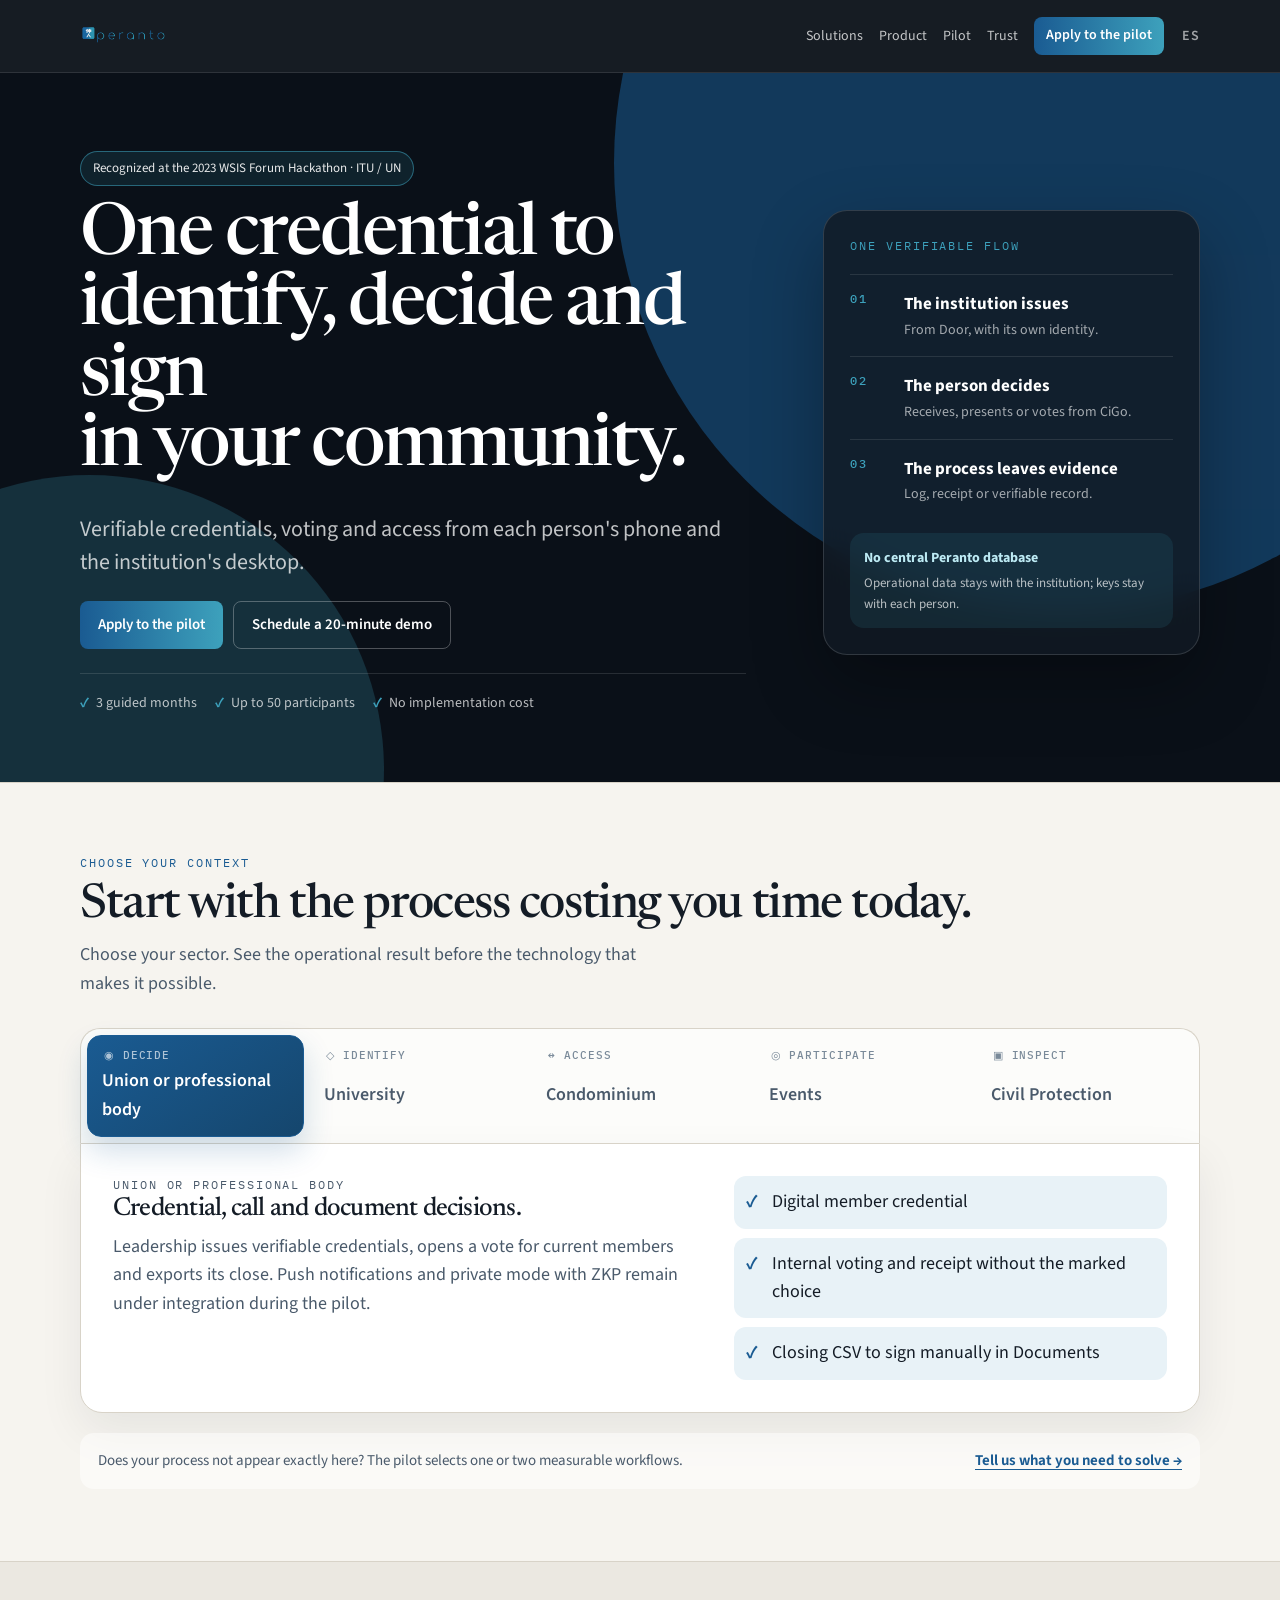
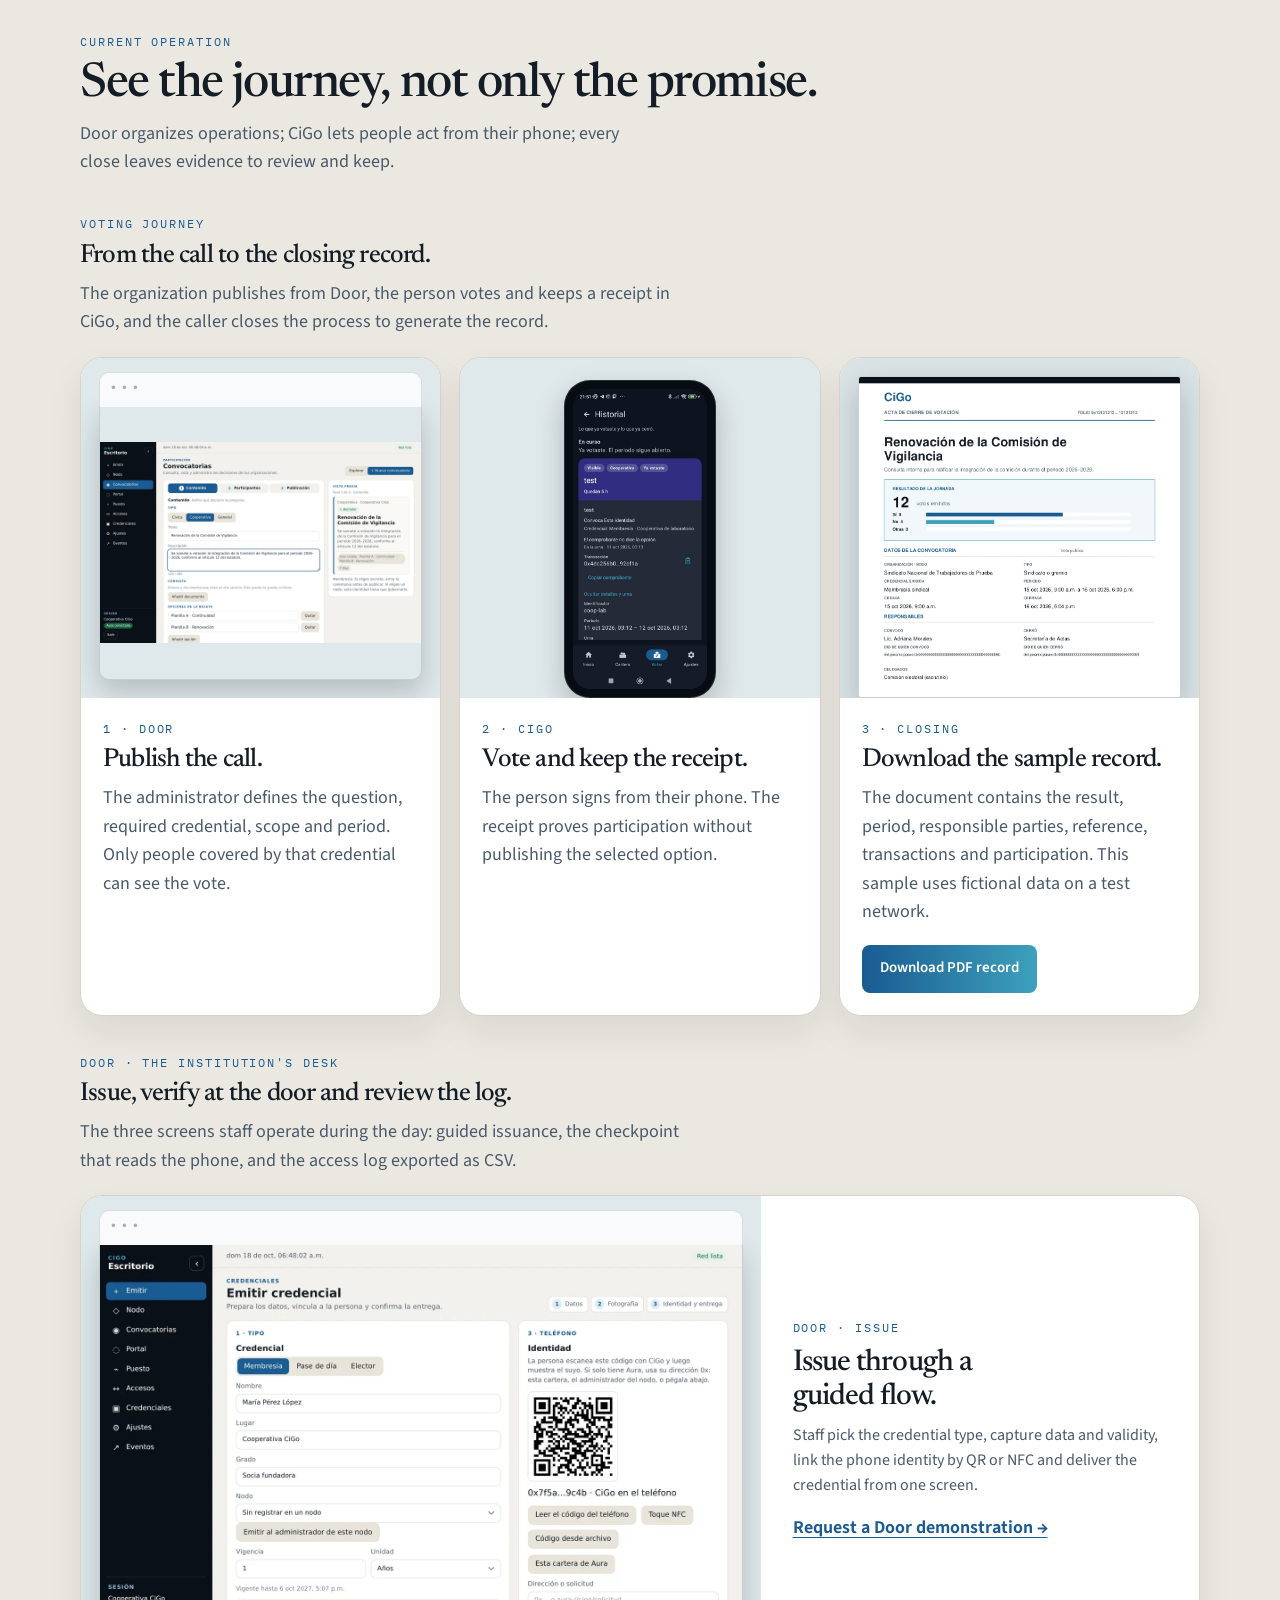
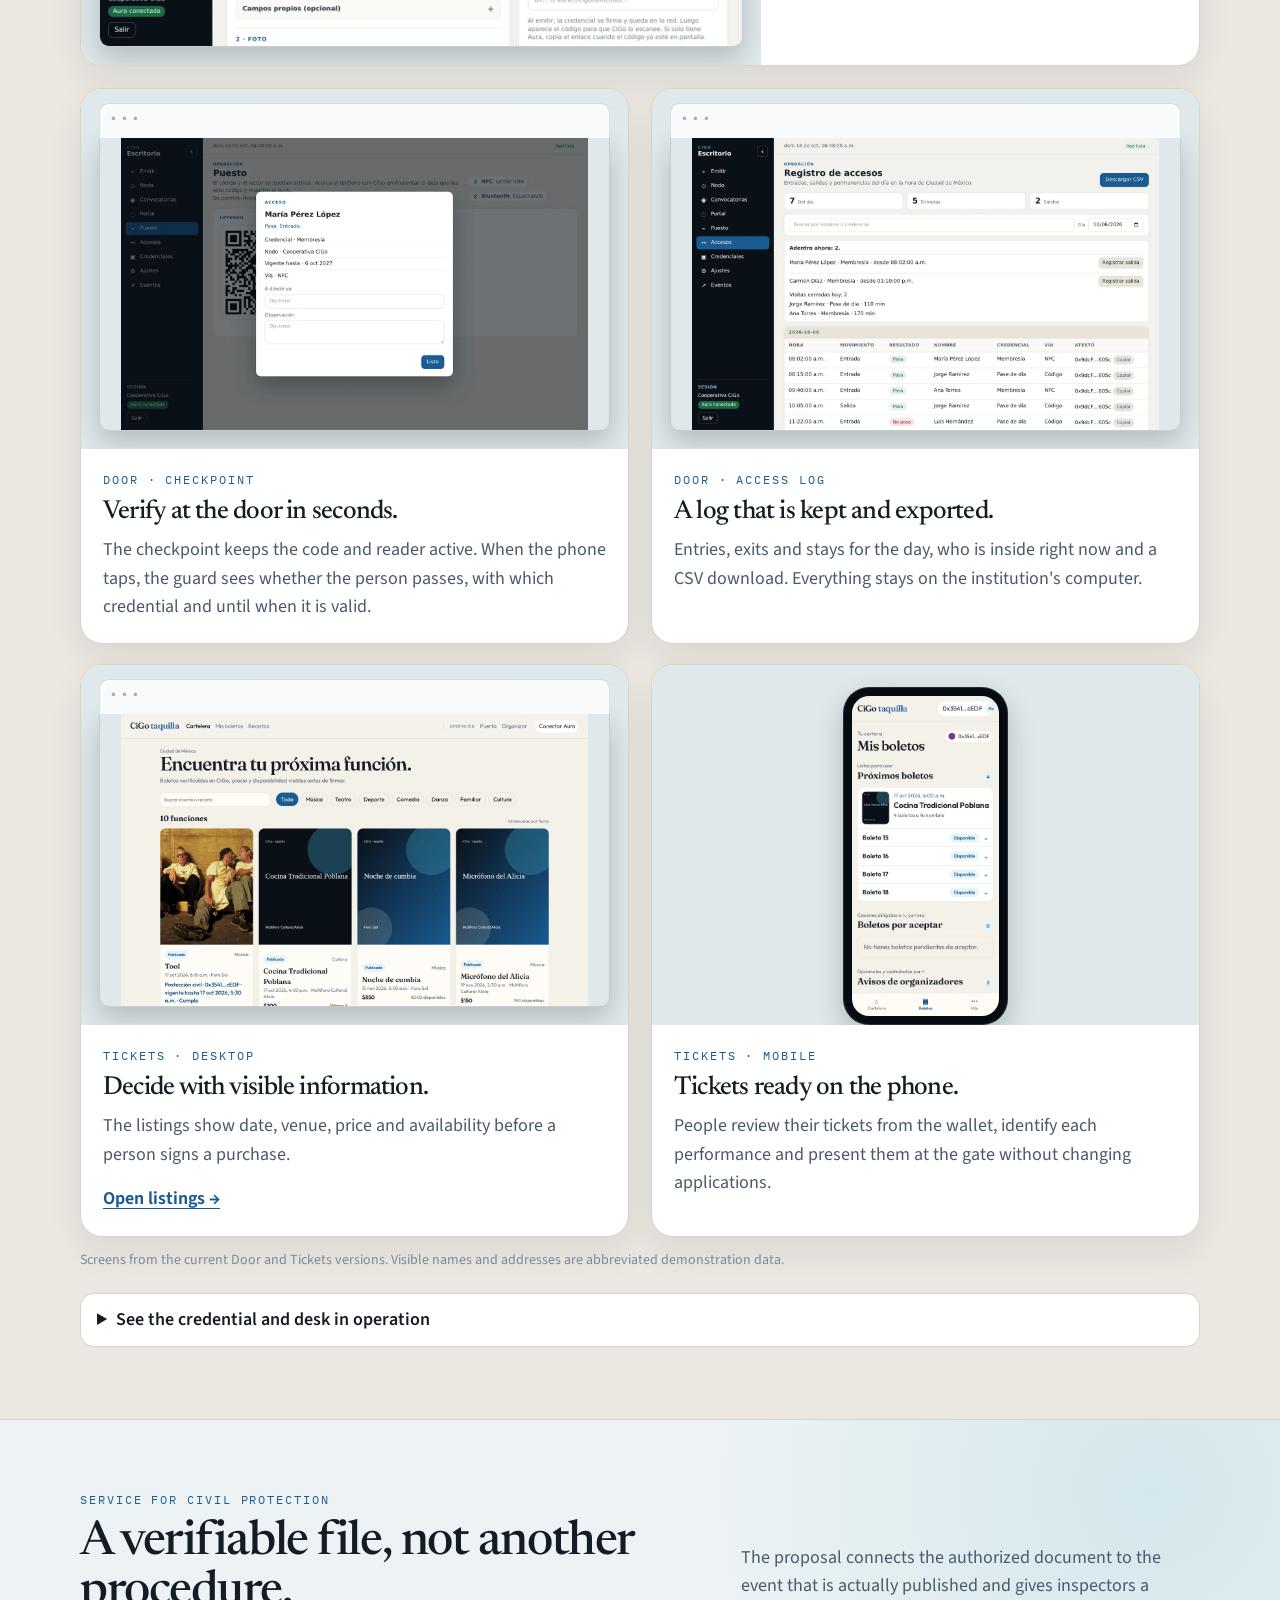
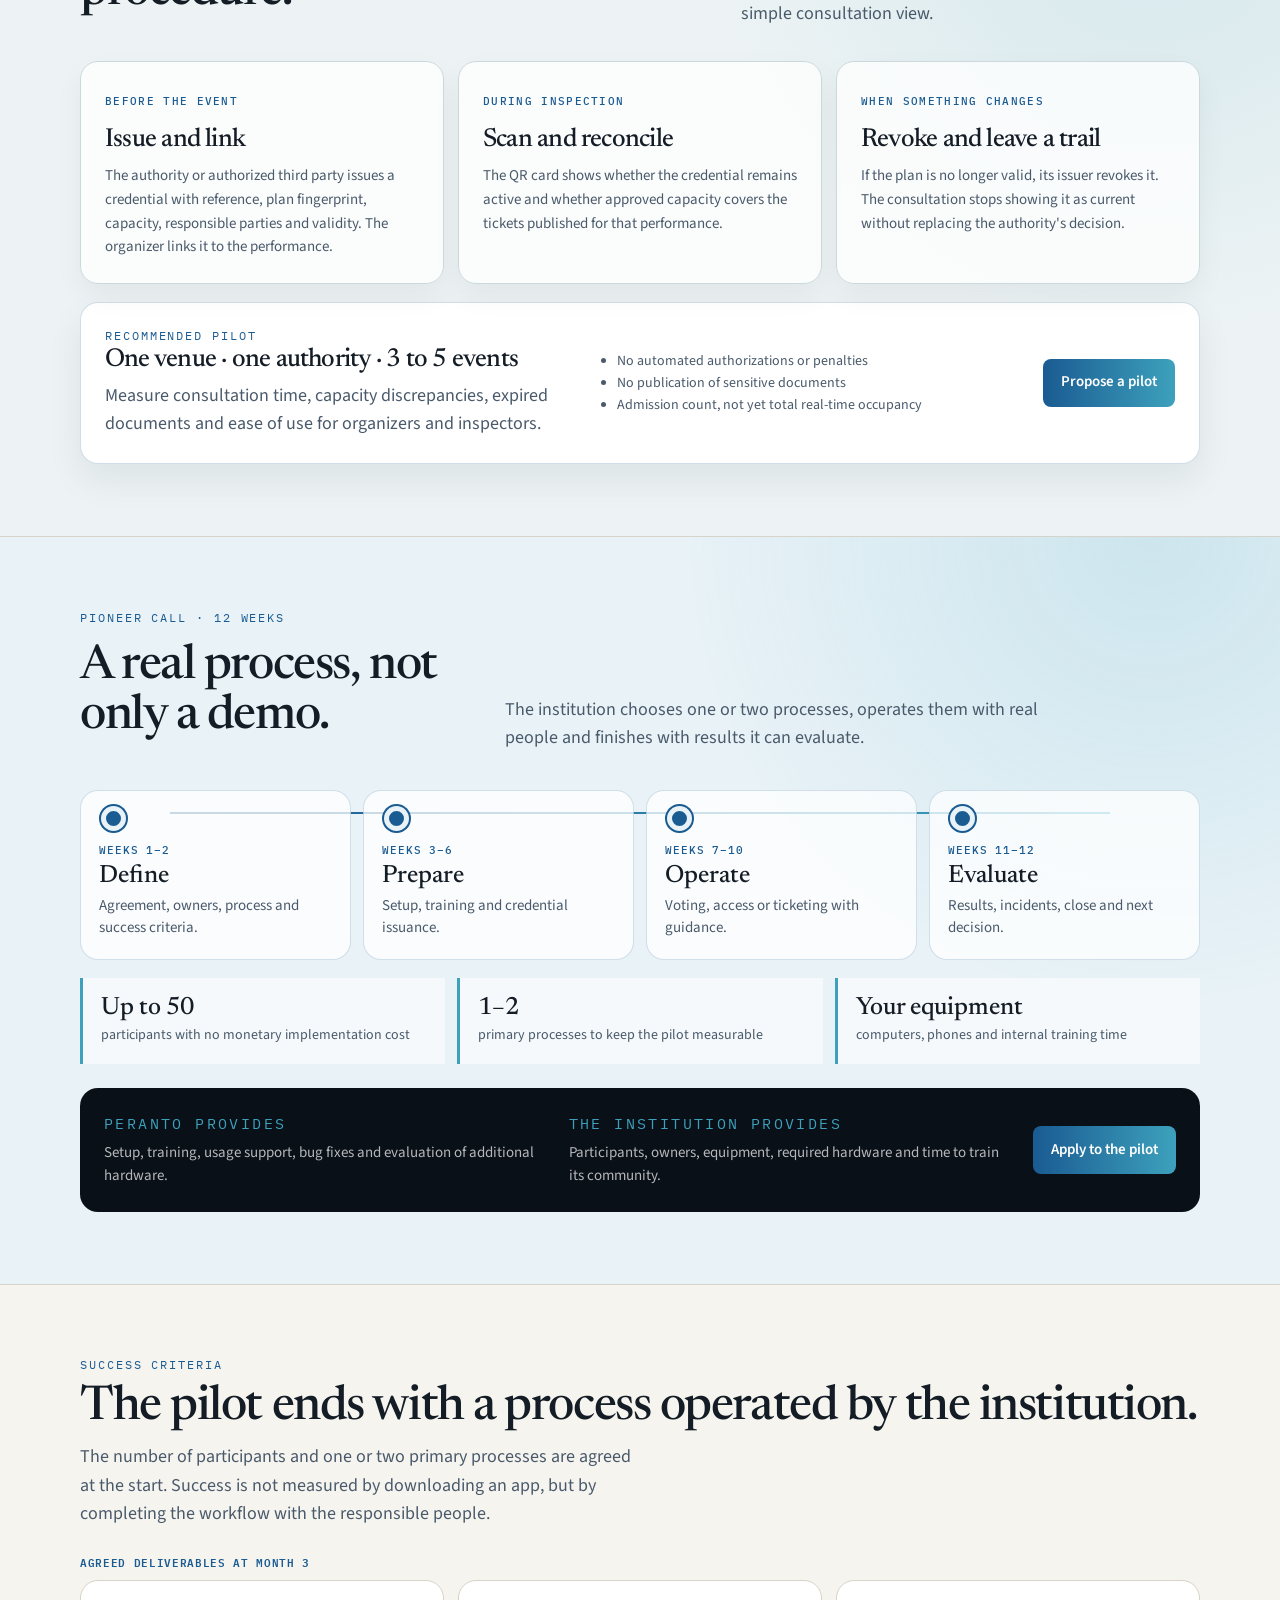
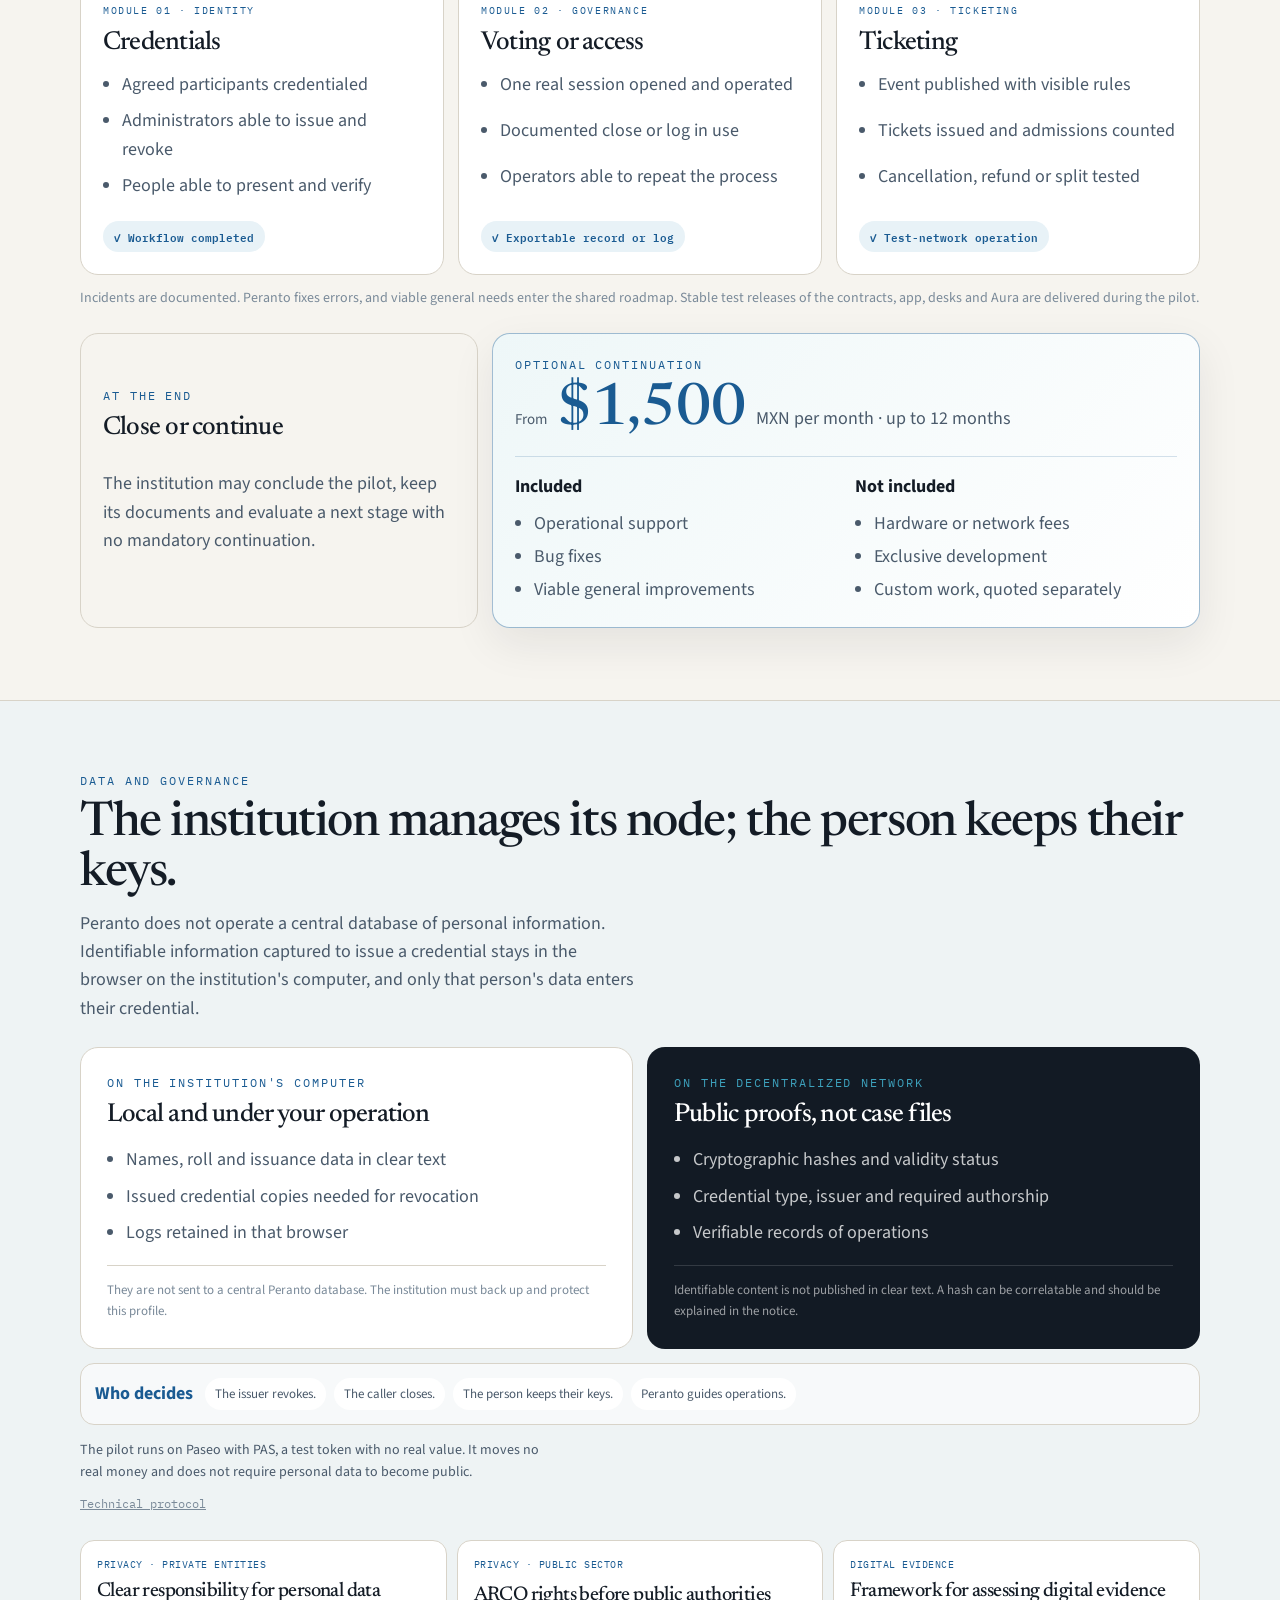
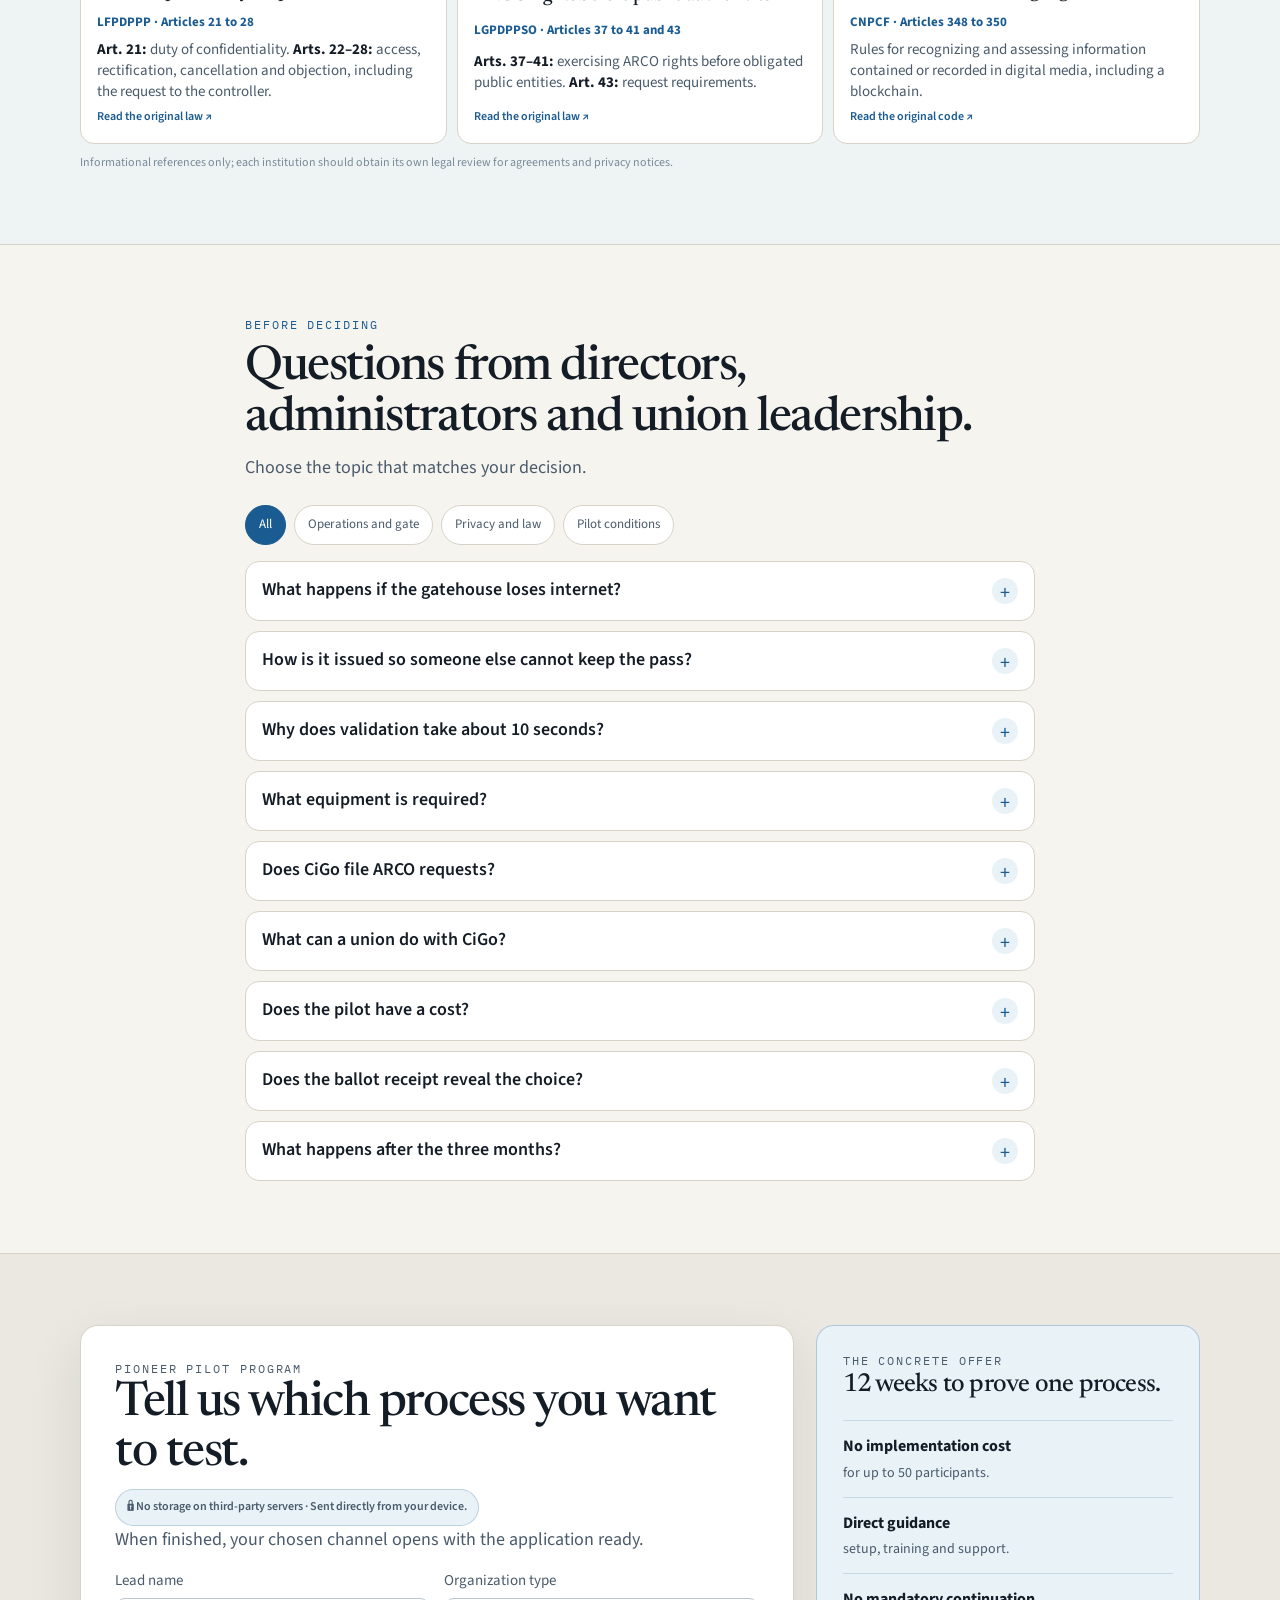
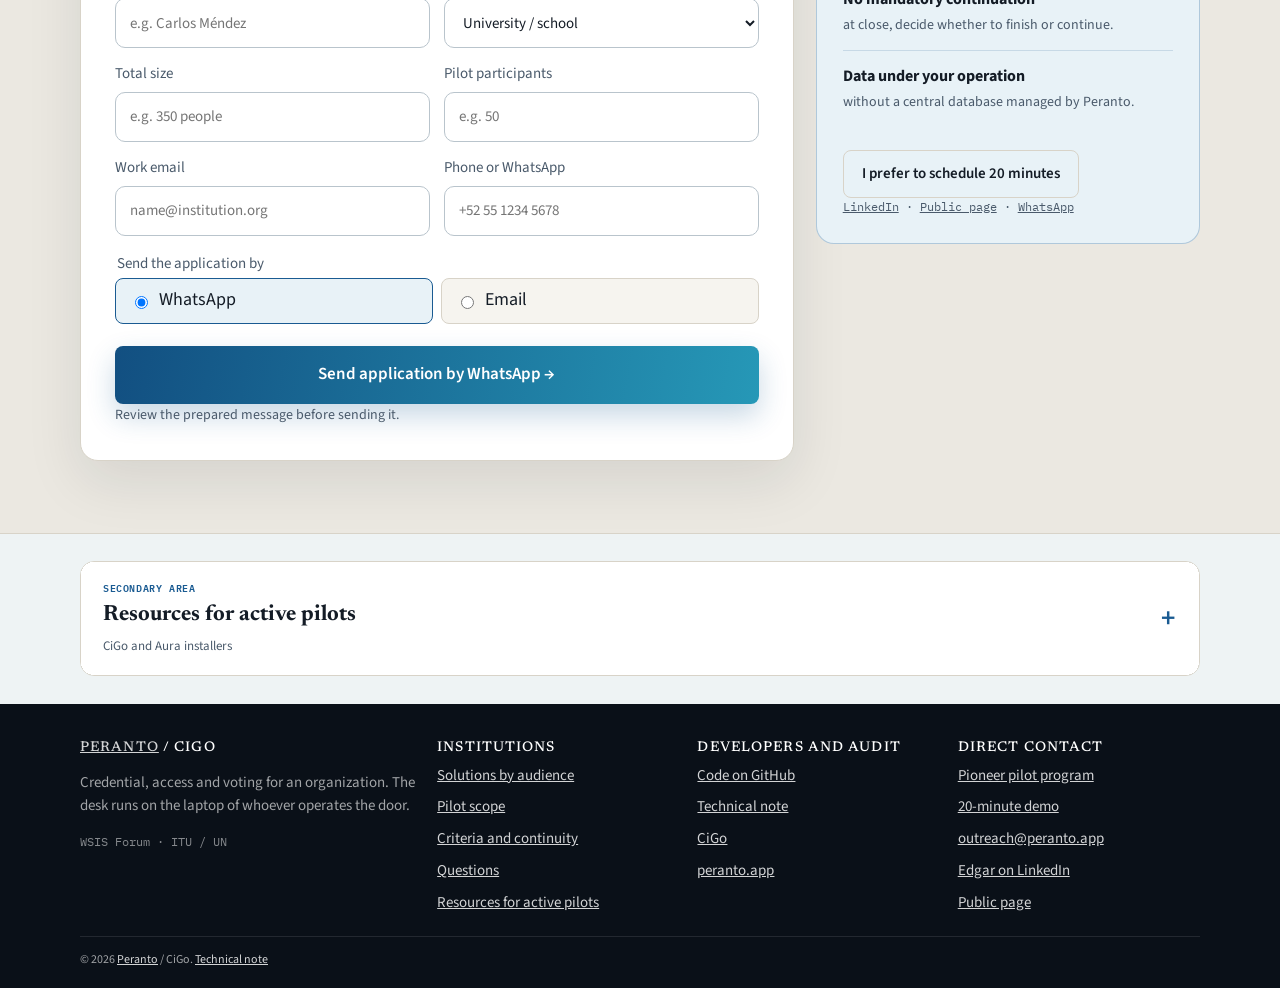
==== en/index.html @ 7cbb5fcc "Mostrar las pantallas actuales de Door (emitir, puesto, accesos) y pestañas visibles en móvil Co-aut" ====
<!doctype html>
<html lang="en">
<head>
  <meta charset="utf-8" />
  <meta name="viewport" content="width=device-width, initial-scale=1" />
  <title>CiGo · Digital credential, access and voting for communities</title>
  <meta name="description" content="Digital credentials, access control and internal voting for organizations. A guided three-month pilot with no monetary implementation cost for up to 50 participants." />
  <link rel="canonical" href="https://pioneros.peranto.app/en/" />
  <link rel="alternate" hreflang="es" href="https://pioneros.peranto.app/" />
  <link rel="alternate" hreflang="en" href="https://pioneros.peranto.app/en/" />
  <link rel="alternate" hreflang="x-default" href="https://pioneros.peranto.app/" />
  <meta property="og:type" content="website" />
  <meta property="og:locale" content="en_US" />
  <meta property="og:site_name" content="CiGo pioneros" />
  <meta property="og:url" content="https://pioneros.peranto.app/en/" />
  <meta property="og:title" content="CiGo · Digital credential, access and voting for communities" />
  <meta property="og:description" content="Credential people, control access and run internal votes. A guided three-month pilot with no monetary implementation cost for up to 50 participants." />
  <meta property="og:image" content="https://pioneros.peranto.app/media/caso-caseta.jpg" />
  <meta name="twitter:card" content="summary_large_image" />
  <script type="application/ld+json">
  {
    "@context": "https://schema.org",
    "@graph": [
      {
        "@type": "Organization",
        "name": "Peranto",
        "url": "https://peranto.app/",
        "sameAs": ["https://cigo.peranto.app/", "https://pioneros.peranto.app/", "https://www.linkedin.com/in/edogasalinas"]
      },
      {
        "@type": "WebSite",
        "name": "CiGo pioneros",
        "url": "https://pioneros.peranto.app/en/",
        "inLanguage": "en",
        "description": "Digital credential, access control and voting for campuses, condominiums and unions."
      },
      {
        "@type": "Person",
        "name": "Edgar Salinas",
        "jobTitle": "Founder of CiGo",
        "url": "https://cryptohumano.github.io/peranto-protocol/#/u/@edo",
        "sameAs": ["https://www.linkedin.com/in/edogasalinas", "https://cryptohumano.github.io/peranto-protocol/#/u/@edo"]
      },
      {
        "@type": "FAQPage",
        "mainEntity": [
          {
            "@type": "Question",
            "name": "What happens if the gatehouse loses internet?",
            "acceptedAnswer": {
              "@type": "Answer",
              "text": "The gate stops. The desk checks the registry anchored on the chain to see whether the credential is still valid. Without internet, that check does not close and there is no pass. The person does not need internet: the CiGo wallet carries the credential on the phone."
            }
          },
          {
            "@type": "Question",
            "name": "How is it issued so someone else cannot keep the pass?",
            "acceptedAnswer": {
              "@type": "Answer",
              "text": "The administrator opens the challenge on the desk and the person signs it from their phone, by NFC or with the registration QR. The credential stays bound to that phone's keys."
            }
          },
          {
            "@type": "Question",
            "name": "Why does validation take about 10 seconds?",
            "acceptedAnswer": {
              "@type": "Answer",
              "text": "The cycle we measure includes bringing the phone close, the NFC read or the QR focus, the signature check on the desk and the line the guard sees in the log. That cycle is above: the wallet on the phone and the desk on the laptop."
            }
          },
          {
            "@type": "Question",
            "name": "What equipment is required?",
            "acceptedAnswer": {
              "@type": "Answer",
              "text": "The organization's computer running the CiGo desk, internet at the gate, and a USB NFC reader or the camera for the QR. The desk does not require a turnstile or a separate server."
            }
          },
          {
            "@type": "Question",
            "name": "Does CiGo file ARCO requests?",
            "acceptedAnswer": {
              "@type": "Answer",
              "text": "No. The person owns the data they signed and they request access, rectification, cancellation or objection. Articles 21 to 28 of the Federal Law on Protection of Personal Data Held by Private Parties, and articles 37 to 43 of the General Law on Protection of Personal Data Held by Obligated Subjects, describe that request before private parties and before authorities. CiGo does not send it."
            }
          },
          {
            "@type": "Question",
            "name": "What can a union do with CiGo?",
            "acceptedAnswer": {
              "@type": "Answer",
              "text": "Issue digital credentials for members and run internal votes. Available calls are viewed and voted on in the app; push notifications are being integrated. At closing, the count and traceability are exported as CSV. The responsible person manually adds that file to Documents and signs it with the verifiable credential selected for the process, including one that proves possession of a FIEL or FIREL."
            }
          },
          {
            "@type": "Question",
            "name": "Does the pilot have a cost?",
            "acceptedAnswer": {
              "@type": "Answer",
              "text": "The pilot runs for three months and has no monetary implementation cost for up to 50 participants. The institution provides its equipment, phones, hardware, internal training and an agreement that defines the scope for mentioning its participation. Above 50 participants, scope and cost are agreed with the organization."
            }
          },
          {
            "@type": "Question",
            "name": "Does the ballot receipt reveal the choice?",
            "acceptedAnswer": {
              "@type": "Answer",
              "text": "No. The receipt proves participation and does not state the marked choice. In private votes, the choice is encrypted; the contract and zero-knowledge-proof management remain under development during the pilot."
            }
          }
        ]
      }
    ]
  }
  </script>
  <link rel="preconnect" href="https://fonts.googleapis.com" />
  <link rel="preconnect" href="https://fonts.gstatic.com" crossorigin />
  <link href="https://fonts.googleapis.com/css2?family=IBM+Plex+Mono:wght@400;500&family=Newsreader:opsz,wght@6..72,500;6..72,600&family=Source+Sans+3:wght@400;500;600&display=swap" rel="stylesheet" />
  <link rel="stylesheet" href="../styles.css?v=12" />
  <meta name="theme-color" content="#0a1018" />
  <link rel="icon" href="data:image/svg+xml,%3Csvg xmlns='http://www.w3.org/2000/svg' viewBox='0 0 32 32'%3E%3Crect fill='%230a1018' width='32' height='32' rx='8'/%3E%3Ccircle cx='16' cy='16' r='5' fill='%233da1bc'/%3E%3C/svg%3E" />
</head>
<body>
  <header class="nav">
    <div class="nav-inner">
      <a class="brand" href="index.html" aria-label="Peranto">
        <img class="brand-logo" src="../logo-peranto.png" alt="Peranto" width="140" height="58" />
      </a>
      <button class="menu-btn" type="button" aria-expanded="false" aria-controls="menu">Menu</button>
      <nav class="links" id="menu">
        <a href="#soluciones">Solutions</a>
        <a href="#evidencia">Product</a>
        <a href="#pioneros">Pilot</a>
        <a href="#datos">Trust</a>
        <a class="btn solid tiny" href="#postular">Apply to the pilot</a>
      </nav>
      <a class="lang" href="../" hreflang="es" lang="es">ES</a>
    </div>
  </header>

  <main>
    <section class="hero" id="cigo">
      <div class="wrap">
        <div class="hero-layout">
          <div class="hero-copy">
            <a class="authority" href="https://www.itu.int/net4/wsis/forum/2023/Files/ocp/WF23OCPP5PRES-en.pdf" target="_blank" rel="noopener noreferrer">Recognized at the 2023 WSIS Forum Hackathon · ITU / UN</a>
            <h1>One credential to identify, decide and sign <span class="rotating-audience" data-rotating-audience data-phrases='["in your organization.","in your community.","in your union.","at your university.","in your company.","in your condominium.","at your events."]'>in your organization.</span></h1>
            <p class="lead hero-lead">Verifiable credentials, voting and access from each person's phone and the institution's desktop.</p>
            <div class="actions">
              <a class="btn solid" href="#postular">Apply to the pilot</a>
              <a class="btn ghost" href="https://calendly.com/edoga-salinas/one-click-kyc" target="_blank" rel="noopener noreferrer">Schedule a 20-minute demo</a>
            </div>
            <ul class="hero-trust" aria-label="Main pilot terms">
              <li>3 guided months</li>
              <li>Up to 50 participants</li>
              <li>No implementation cost</li>
            </ul>
          </div>
          <aside class="hero-brief" aria-label="How CiGo works">
            <p class="kicker">One verifiable flow</p>
            <ol class="hero-flow">
              <li><span>01</span><div><b>The institution issues</b><small>From Door, with its own identity.</small></div></li>
              <li><span>02</span><div><b>The person decides</b><small>Receives, presents or votes from CiGo.</small></div></li>
              <li><span>03</span><div><b>The process leaves evidence</b><small>Log, receipt or verifiable record.</small></div></li>
            </ol>
            <div class="hero-signal">
              <strong>No central Peranto database</strong>
              <span>Operational data stays with the institution; keys stay with each person.</span>
            </div>
          </aside>
        </div>
      </div>
    </section>

    <section id="soluciones">
      <div class="wrap">
        <p class="kicker">Choose your context</p>
        <h2>Start with the process costing you time today.</h2>
        <p class="lead">Choose your sector. See the operational result before the technology that makes it possible.</p>
        <div class="audience-tabs" role="tablist" aria-label="Organization type">
          <button type="button" role="tab" id="tab-sindicato" aria-controls="panel-sindicato" aria-selected="true" data-audience-tab="sindicato">Union or professional body</button>
          <button type="button" role="tab" id="tab-universidad" aria-controls="panel-universidad" aria-selected="false" data-audience-tab="universidad">University</button>
          <button type="button" role="tab" id="tab-condominio" aria-controls="panel-condominio" aria-selected="false" data-audience-tab="condominio">Condominium</button>
          <button type="button" role="tab" id="tab-eventos" aria-controls="panel-eventos" aria-selected="false" data-audience-tab="eventos">Events</button>
          <button type="button" role="tab" id="tab-proteccion" aria-controls="panel-proteccion" aria-selected="false" data-audience-tab="proteccion">Civil Protection</button>
        </div>
        <div class="audience-panel" id="panel-sindicato" role="tabpanel" aria-labelledby="tab-sindicato" data-audience-panel="sindicato">
          <div>
            <p class="kicker">Union or professional body</p>
            <h3>Credential, call and document decisions.</h3>
            <p>Leadership issues verifiable credentials, opens a vote for current members and exports its close. Push notifications and private mode with ZKP remain under integration during the pilot.</p>
          </div>
          <ul class="outcomes">
            <li>Digital member credential</li>
            <li>Internal voting and receipt without the marked choice</li>
            <li>Closing CSV to sign manually in Documents</li>
          </ul>
        </div>
        <div class="audience-panel" id="panel-universidad" role="tabpanel" aria-labelledby="tab-universidad" data-audience-panel="universidad" hidden>
          <div>
            <p class="kicker">University or school</p>
            <h3>Institutional identity and verifiable access to spaces.</h3>
            <p>The institution issues credentials to its community and chooses the processes to operate: library, laboratory, activities or internal consultations.</p>
          </div>
          <ul class="outcomes">
            <li>Verifiable credential for students or staff</li>
            <li>Entry and exit log at a desk</li>
            <li>Internal consultations tied to a current credential</li>
          </ul>
        </div>
        <div class="audience-panel" id="panel-condominio" role="tabpanel" aria-labelledby="tab-condominio" data-audience-panel="condominio" hidden>
          <div>
            <p class="kicker">Condominium or residence</p>
            <h3>Access and participation without retaining physical ID.</h3>
            <p>The gate checks presentations from the phone and keeps a local log. The community can also test an internal consultation or assembly.</p>
          </div>
          <ul class="outcomes">
            <li>Credentials for residents or visitors</li>
            <li>Entry, exit and duration log</li>
            <li>Internal consultation for current credentials</li>
          </ul>
        </div>
        <div class="audience-panel" id="panel-eventos" role="tabpanel" aria-labelledby="tab-eventos" data-audience-panel="eventos" hidden>
          <div>
            <p class="kicker">Event organization</p>
            <h3>Tickets, admission and business rules on a test network.</h3>
            <p>The pilot can test event creation, issuance, admission, cancellations, refunds and distribution without moving real money.</p>
          </div>
          <ul class="outcomes">
            <li>Signed tickets and single-use presentation</li>
            <li>Guest count and access control</li>
            <li>Charges and distribution simulated with a test token</li>
          </ul>
        </div>
        <div class="audience-panel" id="panel-proteccion" role="tabpanel" aria-labelledby="tab-proteccion" data-audience-panel="proteccion" hidden>
          <div>
            <p class="kicker">Civil Protection and risk management</p>
            <h3>A verifiable file for a faster inspection.</h3>
            <p>The authority reviews the plan credential linked to a performance and checks its reference, validity, responsible parties, approved capacity, document fingerprint and revocation from a QR inspection card.</p>
            <p class="scope-note">CiGo assists verification; it does not replace the plan, inspection, authorization or powers of the authority.</p>
          </div>
          <ul class="outcomes">
            <li>Plan linked to a specific event and organizer</li>
            <li>Approved capacity compared with published capacity</li>
            <li>Inspection card without exposing the complete file</li>
          </ul>
        </div>
        <div class="section-cta">
          <span>Does your process not appear exactly here? The pilot selects one or two measurable workflows.</span>
          <a class="text-link" href="#postular">Tell us what you need to solve →</a>
        </div>
      </div>
    </section>

    <section class="band" id="evidencia">
      <div class="wrap">
        <p class="kicker">Current operation</p>
        <h2>See the journey, not only the promise.</h2>
        <p class="lead">Door organizes operations; CiGo lets people act from their phone; every close leaves evidence to review and keep.</p>
        <div class="flow-heading">
          <p class="kicker">Voting journey</p>
          <h3>From the call to the closing record.</h3>
          <p>The organization publishes from Door, the person votes and keeps a receipt in CiGo, and the caller closes the process to generate the record.</p>
        </div>
        <div class="voting-steps" aria-label="Test voting journey">
          <article class="product-proof">
            <div class="proof-media desktop">
              <img src="../media/door-convocatoria-actual.webp" alt="Current Door screen for creating a call, defining participants and configuring publication" loading="lazy" />
            </div>
            <div class="proof-copy">
              <p class="kicker">1 · Door</p>
              <h3>Publish the call.</h3>
              <p>The administrator defines the question, required credential, scope and period. Only people covered by that credential can see the vote.</p>
            </div>
          </article>
          <article class="product-proof">
            <div class="proof-media mobile">
              <img src="../media/app-voto.jpg" alt="CiGo voting history with period, transaction and receipt without the marked choice" loading="lazy" />
            </div>
            <div class="proof-copy">
              <p class="kicker">2 · CiGo</p>
              <h3>Vote and keep the receipt.</h3>
              <p>The person signs from their phone. The receipt proves participation without publishing the selected option.</p>
            </div>
          </article>
          <article class="product-proof">
            <div class="proof-media report">
              <img src="../media/acta-votacion-portada.webp" alt="First page of a sample union vote closing record" loading="lazy" />
            </div>
            <div class="proof-copy">
              <p class="kicker">3 · Closing</p>
              <h3>Download the sample record.</h3>
              <p>The document contains the result, period, responsible parties, reference, transactions and participation. This sample uses fictional data on a test network.</p>
              <a class="btn solid proof-download" href="../media/acta-votacion-prueba.pdf" download>Download PDF record</a>
            </div>
          </article>
        </div>
        <div class="flow-heading">
          <p class="kicker">Door · the institution's desk</p>
          <h3>Issue, verify at the door and review the log.</h3>
          <p>The three screens staff operate during the day: guided issuance, the checkpoint that reads the phone, and the access log exported as CSV.</p>
        </div>
        <div class="product-showcase door-showcase" aria-label="Current Door screens">
          <article class="product-proof featured">
            <div class="proof-media desktop">
              <img src="../media/door-emision-actual.webp" alt="Current Door screen for issuing a credential: type, person data, validity and the code that links the phone" loading="lazy" />
            </div>
            <div class="proof-copy">
              <p class="kicker">Door · issue</p>
              <h3>Issue through a guided flow.</h3>
              <p>Staff pick the credential type, capture data and validity, link the phone identity by QR or NFC and deliver the credential from one screen.</p>
              <a class="text-link" href="#postular">Request a Door demonstration →</a>
            </div>
          </article>
          <article class="product-proof">
            <div class="proof-media desktop">
              <img src="../media/door-puesto-actual.webp" alt="Current Door checkpoint screen: challenge code, active NFC reader and an access notice with the person's name and credential" loading="lazy" />
            </div>
            <div class="proof-copy">
              <p class="kicker">Door · checkpoint</p>
              <h3>Verify at the door in seconds.</h3>
              <p>The checkpoint keeps the code and reader active. When the phone taps, the guard sees whether the person passes, with which credential and until when it is valid.</p>
            </div>
          </article>
          <article class="product-proof">
            <div class="proof-media desktop">
              <img src="../media/door-accesos-actual.webp" alt="Current Door access log: daily summary, who is inside now and a table of entries and exits" loading="lazy" />
            </div>
            <div class="proof-copy">
              <p class="kicker">Door · access log</p>
              <h3>A log that is kept and exported.</h3>
              <p>Entries, exits and stays for the day, who is inside right now and a CSV download. Everything stays on the institution's computer.</p>
            </div>
          </article>
        </div>
        <div class="product-showcase tickets-showcase" aria-label="Current Tickets screens">
          <article class="product-proof">
            <div class="proof-media desktop">
              <img src="../media/tickets-cartelera-actual.webp" alt="Current desktop Tickets listings with search, categories and available events" loading="lazy" />
            </div>
            <div class="proof-copy">
              <p class="kicker">Tickets · desktop</p>
              <h3>Decide with visible information.</h3>
              <p>The listings show date, venue, price and availability before a person signs a purchase.</p>
              <a class="text-link" href="https://tickets.peranto.app/" target="_blank" rel="noopener noreferrer">Open listings →</a>
            </div>
          </article>
          <article class="product-proof">
            <div class="proof-media mobile">
              <img src="../media/tickets-boletos-actual.webp" alt="Current mobile Tickets screen showing four available tickets" loading="lazy" />
            </div>
            <div class="proof-copy">
              <p class="kicker">Tickets · mobile</p>
              <h3>Tickets ready on the phone.</h3>
              <p>People review their tickets from the wallet, identify each performance and present them at the gate without changing applications.</p>
            </div>
          </article>
        </div>
        <p class="proof-note">Screens from the current Door and Tickets versions. Visible names and addresses are abbreviated demonstration data.</p>
        <details class="demo-details">
          <summary>See the credential and desk in operation</summary>
          <div class="sim" id="simulador">
            <div class="sim-grid">
              <article class="phone">
                <p class="tag">Wallet on the phone</p>
                <div class="handset">
                  <span class="notch" aria-hidden="true"></span>
                  <div class="screen">
                    <video class="reel" poster="../miniatura-telefono.webp" controls muted playsinline preload="metadata" aria-label="Presenting the credential in the CiGo wallet">
                      <source src="../presentacion.mp4" type="video/mp4" />
                    </video>
                  </div>
                </div>
              </article>
              <article class="desk">
                <p class="tag">Control desk on the laptop</p>
                <div class="window">
                  <div class="titlebar">
                    <span class="dots" aria-hidden="true"><i></i><i></i><i></i></span>
                    <span>CiGo Escritorio</span>
                  </div>
                  <div class="screen wide">
                    <video class="reel wide" poster="../miniatura-escritorio.webp" controls muted playsinline preload="metadata" aria-label="The CiGo desk reading the credential at the gate">
                      <source src="../puesto.mp4" type="video/mp4" />
                    </video>
                  </div>
                </div>
              </article>
            </div>
            <p class="note">The wallet presents from the phone and the desk verifies on the institution's computer.</p>
          </div>
        </details>
      </div>
    </section>

    <section class="civil-band" id="proteccion-civil">
      <div class="wrap">
        <div class="civil-heading">
          <div>
            <p class="kicker">Service for Civil Protection</p>
            <h2>A verifiable file, not another procedure.</h2>
          </div>
          <p class="lead">The proposal connects the authorized document to the event that is actually published and gives inspectors a simple consultation view.</p>
        </div>
        <div class="civil-flow" aria-label="Verifiable event file journey">
          <article>
            <span>Before the event</span>
            <h3>Issue and link</h3>
            <p>The authority or authorized third party issues a credential with reference, plan fingerprint, capacity, responsible parties and validity. The organizer links it to the performance.</p>
          </article>
          <article>
            <span>During inspection</span>
            <h3>Scan and reconcile</h3>
            <p>The QR card shows whether the credential remains active and whether approved capacity covers the tickets published for that performance.</p>
          </article>
          <article>
            <span>When something changes</span>
            <h3>Revoke and leave a trail</h3>
            <p>If the plan is no longer valid, its issuer revokes it. The consultation stops showing it as current without replacing the authority's decision.</p>
          </article>
        </div>
        <div class="civil-pilot">
          <div>
            <p class="kicker">Recommended pilot</p>
            <h3>One venue · one authority · 3 to 5 events</h3>
            <p>Measure consultation time, capacity discrepancies, expired documents and ease of use for organizers and inspectors.</p>
          </div>
          <ul>
            <li>No automated authorizations or penalties</li>
            <li>No publication of sensitive documents</li>
            <li>Admission count, not yet total real-time occupancy</li>
          </ul>
          <a class="btn solid" href="#postular">Propose a pilot</a>
        </div>
      </div>
    </section>

    <section class="pilot-band" id="pioneros">
      <div class="wrap">
        <div class="pilot-intro">
          <p class="kicker">Pioneer call · 12 weeks</p>
          <h2>A real process, not only a demo.</h2>
          <p class="lead">The institution chooses one or two processes, operates them with real people and finishes with results it can evaluate.</p>
        </div>
        <div class="pilot-timeline" aria-label="Twelve-week pilot stages">
          <article><span>Weeks 1–2</span><b>Define</b><p>Agreement, owners, process and success criteria.</p></article>
          <article><span>Weeks 3–6</span><b>Prepare</b><p>Setup, training and credential issuance.</p></article>
          <article><span>Weeks 7–10</span><b>Operate</b><p>Voting, access or ticketing with guidance.</p></article>
          <article><span>Weeks 11–12</span><b>Evaluate</b><p>Results, incidents, close and next decision.</p></article>
        </div>
        <div class="pilot-terms">
          <article>
            <strong>Up to 50</strong>
            <span>participants with no monetary implementation cost</span>
          </article>
          <article>
            <strong>1–2</strong>
            <span>primary processes to keep the pilot measurable</span>
          </article>
          <article>
            <strong>Your equipment</strong>
            <span>computers, phones and internal training time</span>
          </article>
        </div>
        <div class="pilot-responsibilities">
          <div>
            <p class="kicker">Peranto provides</p>
            <p>Setup, training, usage support, bug fixes and evaluation of additional hardware.</p>
          </div>
          <div>
            <p class="kicker">The institution provides</p>
            <p>Participants, owners, equipment, required hardware and time to train its community.</p>
          </div>
          <a class="btn solid" href="#postular">Apply to the pilot</a>
        </div>
      </div>
    </section>

    <section id="gremios" hidden>
      <div class="wrap">
        <p class="kicker">Unions and professional bodies</p>
        <h2>Credential, vote and minutes on the member's phone.</h2>
        <p class="lead">Leadership issues verifiable credentials for members, opens internal votes and keeps traceability of the close. The app shows available calls; push notifications are being integrated.</p>
        <div class="steps">
          <article class="card step">
            <i>On the phone</i>
            <h3>Issue the credential</h3>
            <p>Each member receives a digital credential in CiGo. The same app proves membership and opens the vote.</p>
          </article>
          <article class="card step">
            <i>Public or private</i>
            <h3>Call the vote</h3>
            <p>The organization opens a vote for whoever holds a valid credential. The member views the call and votes in the app. Private voting is an experimental function during the pilot.</p>
          </article>
          <article class="card step">
            <i>At the close</i>
            <h3>Minutes and signature</h3>
            <p>Closing exports the count and traceability as CSV. The responsible person uploads it manually to Documents and signs it with the credential selected for the process, including one proving possession of a FIEL or FIREL.</p>
          </article>
          <article class="card step">
            <i>For each member</i>
            <h3>Result and receipt</h3>
            <p>Participants view the result and keep a receipt proving participation without revealing the choice. In private votes, the choice is encrypted; the contract and ZKP management remain under development.</p>
          </article>
        </div>
        <p class="note">A three-month pilot with no monetary implementation cost for up to 50 members. The union provides equipment, participants, internal training and the agreement.</p>
        <div class="actions">
          <a class="btn solid" href="#postular" data-org="Union / professional body">Apply the union</a>
          <a class="btn ghost" href="https://calendly.com/edoga-salinas/one-click-kyc" target="_blank" rel="noopener noreferrer">A 20-minute demo</a>
        </div>
        <p class="note">In no more than 20 minutes you can see issuance, the vote and the closing of the minutes, to speed up how a labor-rights union organizes its work.</p>
      </div>
    </section>

    <section class="night-band" id="accesos" hidden>
      <div class="wrap">
        <p class="kicker">Desk log</p>
        <h2>Certainty about who is inside.</h2>
        <p class="lead">Every presentation is written to Access. The desk counts the day, separates entries and exits, and keeps the open visit in front of whoever runs the door.</p>
        <figure class="shot">
          <img src="../media/door-accesos-actual.webp" alt="Access on the CiGo desk: the day's count, who is still inside, and closed visits with their duration" />
        </figure>
        <div class="facts">
          <article class="card">
            <h3>Inside now</h3>
            <p>Name, credential and since what time. When the person leaves, the guard records the exit on that same line.</p>
          </article>
          <article class="card">
            <h3>How long they stayed</h3>
            <p>Closed visits for the day show the duration, in minutes or under a minute. Entries and exits are counted above.</p>
          </article>
          <article class="card">
            <h3>What they presented and where they were going</h3>
            <p>The book records the credential, whether they passed, the channel and who attested. If the desk captures it, the destination and the place are recorded too.</p>
          </article>
        </div>
        <p class="note">One day per table. The time is Mexico City time. The book stays in that browser and only for the wallet that signed in. Search by name or credential, and download CSV.</p>
      </div>
    </section>

    <section id="arquitectura" hidden>
      <div class="wrap">
        <p class="kicker">At the desk</p>
        <h2>Issuance and validation with the person present.</h2>
        <p class="lead">CiGo does not email a file for people to pass around. The administrator opens a challenge on the desk and the person signs it from their phone, by NFC or with the desk QR.</p>
        <div class="steps">
          <article class="card step">
            <i>Step 1</i>
            <h3>Issuance with a challenge, in person</h3>
            <p>The administrator generates the challenge in the desk app. The person presents the wallet on their phone and signs that challenge.</p>
            <ul>
              <li>The credential is bound to that phone's keys.</li>
              <li>The administrator does not take the person's keys.</li>
            </ul>
            <p class="meta">Attestation protocol · wallet on the phone</p>
          </article>
          <article class="card step">
            <i>Step 2</i>
            <h3>Validation at the desk (~10 seconds)</h3>
            <p>The organization uses its laptop with the CiGo desk, a commercial NFC reader, or the camera for the QR.</p>
            <ul>
              <li>Approach, read, and the line left in Access: time, result and credential.</li>
              <li>The confirmation runs on the organization's laptop.</li>
            </ul>
            <p class="meta">Hardware: laptop + USB reader</p>
          </article>
        </div>
        <p class="note">The challenge signature is secp256k1. The phone vault and the homomorphic vote are in the <a href="https://cigo.peranto.app/whitepaper.html#criptografia">technical note</a>.</p>
      </div>
    </section>

    <section id="plastico" hidden>
      <div class="wrap">
        <p class="kicker">Operational comparison</p>
        <h2>Against the plastic card.</h2>
        <p class="lead">A PVC card is printed, lost and replaced. CiGo issues it in person and validates it at the desk.</p>
        <div class="table-wrap">
          <table>
            <thead>
              <tr><th></th><th>PVC card</th><th class="win">CiGo</th></tr>
            </thead>
            <tbody>
              <tr><td>Issuance</td><td>Print shop and hand-out.</td><td class="win"><span class="tick">✓</span>A challenge on the desk. The person signs from their phone.</td></tr>
              <tr><td>Door</td><td>A physical card or a paper list.</td><td class="win"><span class="tick">✓</span>The organization's laptop, a USB NFC reader, or the camera for the QR.</td></tr>
              <tr><td>Loss</td><td>Reprint and hand it out again.</td><td class="win"><span class="tick">✓</span>The previous credential is revoked and another is issued in person.</td></tr>
              <tr><td>Cycle</td><td>Days at the print shop.</td><td class="win"><span class="tick">✓</span>A check at the desk in about 10 seconds.</td></tr>
              <tr><td>Roll</td><td>A separate CSV or list.</td><td class="win"><span class="tick">✓</span>Each credential matches the phone that signed the challenge.</td></tr>
            </tbody>
          </table>
        </div>
      </div>
    </section>

    <section id="calculadora" hidden>
      <div class="wrap">
        <p class="kicker">Impact estimate</p>
        <h2>The plastic and the PVC spend you can stop repeating.</h2>
        <p class="lead">Move the parameters. The result is an estimate for deciding on the pilot, not a print-shop quote.</p>
        <div class="calc" data-calc>
          <div class="figures">
            <article class="figure">
              <span class="muted">Avoidable PVC spend over 3 years</span>
              <b data-spend>$31,200</b>
              <span class="muted">Initial printing and estimated replacements.</span>
            </article>
            <article class="figure">
              <span class="muted">PVC waste</span>
              <b data-kg>~3.25 kg</b>
              <span class="muted">Cards that do not need to be made.</span>
            </article>
            <article class="figure good">
              <span class="muted">Pioneer pilot</span>
              <b>3 months</b>
              <span class="muted">No monetary implementation cost for up to 50 participants.</span>
              <a class="btn solid" href="#postular">Apply for the pilot</a>
            </article>
          </div>
          <form class="card">
            <label class="field">People in the organization
              <output data-members>500</output>
              <span class="stepper">
                <button type="button" data-step="-1" aria-label="Fewer people">−</button>
                <input type="range" name="members" min="50" max="3000" step="10" value="500" />
                <button type="button" data-step="1" aria-label="More people">+</button>
              </span>
            </label>
            <label class="field">Estimated cost per card, lanyard and holder (MXN)
              <output data-cost>$48</output>
              <span class="stepper">
                <button type="button" data-step="-1" aria-label="Lower the cost">−</button>
                <input type="range" name="cost" min="20" max="150" step="1" value="48" />
                <button type="button" data-step="1" aria-label="Raise the cost">+</button>
              </span>
            </label>
            <label class="field">Annual replacement for loss or wear
              <output data-rate>15%</output>
              <span class="stepper">
                <button type="button" data-step="-1" aria-label="Lower the replacement rate">−</button>
                <input type="range" name="rate" min="5" max="40" step="1" value="15" />
                <button type="button" data-step="1" aria-label="Raise the replacement rate">+</button>
              </span>
            </label>
            <p class="note" data-formula></p>
          </form>
        </div>
      </div>
    </section>

    <section class="night-band" id="productos" hidden>
      <div class="wrap">
        <p class="kicker">On the same phone</p>
        <h2>The credential opens the rest.</h2>
        <p class="lead">Tickets, voting, documents and things are not separate sites. They live in the CiGo wallet, bound to the same identity.</p>
        <div class="suite">
          <article class="card product">
            <img src="../media/app-presentar.jpg" alt="CiGo Present screen: voter credential and NFC read" />
            <h3>Present</h3>
            <p>The person brings the phone to the reader, or shows the code if the desk has no NFC. The identity credential stays in the wallet.</p>
          </article>
          <article class="card product">
            <img src="../media/app-boletos.jpg" alt="A ticket in the wallet: already admitted, and it can no longer be transferred" />
            <h3>Tickets</h3>
            <p>The pass is presented, transferred once, or returned to the box office. Once it has gone through the door, it cannot be transferred or returned. The price is face value.</p>
            <p class="meta"><a href="tickets.html">How the door reads it</a> · <a href="https://tickets.peranto.app">Listings</a></p>
          </article>
          <article class="card product">
            <img src="../media/app-voto.jpg" alt="CiGo vote history, with a receipt that does not reveal the choice" />
            <h3>Vote</h3>
            <p>The ballot asks for a valid credential and every vote is signed from the phone. The receipt proves participation without publishing the choice. Closing exports the count and traceability; private mode remains under development during the pilot.</p>
            <p class="meta"><a href="#gremios">A union vote</a></p>
          </article>
          <article class="card product">
            <img src="../media/app-documentos.jpg" alt="A document signed with the credential, active on the chain" />
            <h3>Documents</h3>
            <p>The signature is the credential subject's. The file hash is the proof, and the link names that credential.</p>
          </article>
          <article class="card product">
            <img src="../media/app-cosa.jpg" alt="An object passport in CiGo, with a custodian and a handoff history" />
            <h3>Things</h3>
            <p>An object carries a passport: what it is, who holds it and when it was handed over. The history changes hands without a loose PDF.</p>
          </article>
          <article class="card product">
            <img src="../media/app-qr.jpg" alt="A ticket presentation with a single-use code and a countdown" />
            <h3>The code expires</h3>
            <p>The ticket presentation lasts a few seconds. A screenshot in the group chat arrives late: once someone enters, the ticket can no longer be transferred.</p>
          </article>
        </div>
      </div>
    </section>

    <section id="casos" hidden>
      <div class="wrap">
        <p class="kicker">Where it is used</p>
        <h2>The gate, the classroom, the assembly and the line.</h2>
        <p class="lead">The desk is the organization's laptop and a USB reader, or the camera. These scenes show the job, not a required turnstile.</p>
        <div class="segments">
          <article class="segment photo">
            <img src="../media/caso-campus.jpg" alt="A student presents the phone in front of a laptop and a reader on a desk" />
            <div>
              <p class="kicker">University</p>
              <h3>Library and lab</h3>
              <p>The student presents the phone. The person at the desk sees the confirmation on the laptop.</p>
            </div>
          </article>
          <article class="segment photo">
            <img src="../media/caso-caseta.jpg" alt="A condominium gate with a laptop, a reader and the phone of the person entering" />
            <div>
              <p class="kicker">Condominium</p>
              <h3>Couriers without leaving their ID</h3>
              <p>Today a food courier leaves their government ID at the gate to enter the condominium or the parking lot. With CiGo they present the credential on their phone. The guard reads it on the laptop. The physical ID does not stay on the desk.</p>
            </div>
          </article>
          <article class="segment photo">
            <img src="../media/caso-asamblea.jpg" alt="An assembly at a table, with the voter's phone" />
            <div>
              <p class="kicker">Union</p>
              <h3>Credential, ballot and minutes</h3>
              <p>Leadership issues the member credential and opens the call. At closing, it exports the count as CSV, manually adds it to Documents and signs it with the agreed verifiable credential. Each member keeps a receipt that does not reveal their choice.</p>
              <p class="meta"><a href="#gremios">The pilot for unions</a></p>
            </div>
          </article>
          <article class="segment photo">
            <img src="../media/caso-foro.jpg" alt="A venue line, with the ticket presented from the phone" />
            <div>
              <p class="kicker">Venue</p>
              <h3>The line and the ticket</h3>
              <p>At the door, the laptop camera reads the signed presentation. The same screenshot, the second time, does not get in.</p>
              <p class="meta"><a href="tickets.html">The door, without a turnstile</a></p>
            </div>
          </article>
        </div>
      </div>
    </section>

    <section id="piloto">
      <div class="wrap">
        <p class="kicker">Success criteria</p>
        <h2>The pilot ends with a process operated by the institution.</h2>
        <p class="lead">The number of participants and one or two primary processes are agreed at the start. Success is not measured by downloading an app, but by completing the workflow with the responsible people.</p>
        <p class="deliverables-label">Agreed deliverables at month 3</p>
        <div class="success-grid">
          <article class="success-card">
            <p class="kicker">Module 01 · Identity</p>
            <h3>Credentials</h3>
            <ul class="deliverables"><li>Agreed participants credentialed</li><li>Administrators able to issue and revoke</li><li>People able to present and verify</li></ul>
            <span class="deliverable-badge">✓ Workflow completed</span>
          </article>
          <article class="success-card">
            <p class="kicker">Module 02 · Governance</p>
            <h3>Voting or access</h3>
            <ul class="deliverables"><li>One real session opened and operated</li><li>Documented close or log in use</li><li>Operators able to repeat the process</li></ul>
            <span class="deliverable-badge">✓ Exportable record or log</span>
          </article>
          <article class="success-card">
            <p class="kicker">Module 03 · Ticketing</p>
            <h3>Ticketing</h3>
            <ul class="deliverables"><li>Event published with visible rules</li><li>Tickets issued and admissions counted</li><li>Cancellation, refund or split tested</li></ul>
            <span class="deliverable-badge">✓ Test-network operation</span>
          </article>
        </div>
        <p class="note">Incidents are documented. Peranto fixes errors, and viable general needs enter the shared roadmap. Stable test releases of the contracts, app, desks and Aura are delivered during the pilot.</p>
        <div class="continuity-grid">
          <article class="exit-card">
            <p class="kicker">At the end</p>
            <h3>Close or continue</h3>
            <p>The institution may conclude the pilot, keep its documents and evaluate a next stage with no mandatory continuation.</p>
          </article>
          <article class="pricing-card">
            <p class="kicker">Optional continuation</p>
            <div class="price"><small>From</small><strong>$1,500</strong><span>MXN per month · up to 12 months</span></div>
            <div class="price-columns">
              <div><b>Included</b><ul><li>Operational support</li><li>Bug fixes</li><li>Viable general improvements</li></ul></div>
              <div><b>Not included</b><ul><li>Hardware or network fees</li><li>Exclusive development</li><li>Custom work, quoted separately</li></ul></div>
            </div>
          </article>
        </div>
      </div>
    </section>

    <section id="datos">
      <div class="wrap">
        <p class="kicker">Data and governance</p>
        <h2>The institution manages its node; the person keeps their keys.</h2>
        <p class="lead">Peranto does not operate a central database of personal information. Identifiable information captured to issue a credential stays in the browser on the institution's computer, and only that person's data enters their credential.</p>
        <div class="data-map">
          <article class="data-zone local">
            <p class="kicker">On the institution's computer</p>
            <h3>Local and under your operation</h3>
            <ul><li>Names, roll and issuance data in clear text</li><li>Issued credential copies needed for revocation</li><li>Logs retained in that browser</li></ul>
            <p class="data-caveat">They are not sent to a central Peranto database. The institution must back up and protect this profile.</p>
          </article>
          <article class="data-zone chain">
            <p class="kicker">On the decentralized network</p>
            <h3>Public proofs, not case files</h3>
            <ul><li>Cryptographic hashes and validity status</li><li>Credential type, issuer and required authorship</li><li>Verifiable records of operations</li></ul>
            <p class="data-caveat">Identifiable content is not published in clear text. A hash can be correlatable and should be explained in the notice.</p>
          </article>
        </div>
        <div class="governance-strip"><b>Who decides</b><span>The issuer revokes.</span><span>The caller closes.</span><span>The person keeps their keys.</span><span>Peranto guides operations.</span></div>
        <p class="network-note">The pilot runs on Paseo with PAS, a test token with no real value. It moves no real money and does not require personal data to become public.</p>
        <p class="meta"><a href="https://cigo.peranto.app/whitepaper.html">Technical protocol</a></p>
        <div class="legal-badges" aria-label="Legal references">
          <a href="https://www.diputados.gob.mx/LeyesBiblio/pdf/LFPDPPP.pdf" target="_blank" rel="noopener noreferrer">
            <span>Privacy · private entities</span>
            <h3>Clear responsibility for personal data</h3>
            <b>LFPDPPP · Articles 21 to 28</b>
            <small><strong>Art. 21:</strong> duty of confidentiality. <strong>Arts. 22–28:</strong> access, rectification, cancellation and objection, including the request to the controller.</small>
            <em>Read the original law ↗</em>
          </a>
          <a href="https://www.diputados.gob.mx/LeyesBiblio/pdf/LGPDPPSO.pdf" target="_blank" rel="noopener noreferrer">
            <span>Privacy · public sector</span>
            <h3>ARCO rights before public authorities</h3>
            <b>LGPDPPSO · Articles 37 to 41 and 43</b>
            <small><strong>Arts. 37–41:</strong> exercising ARCO rights before obligated public entities. <strong>Art. 43:</strong> request requirements.</small>
            <em>Read the original law ↗</em>
          </a>
          <a href="https://www.diputados.gob.mx/LeyesBiblio/pdf/CNPCF.pdf" target="_blank" rel="noopener noreferrer">
            <span>Digital evidence</span>
            <h3>Framework for assessing digital evidence</h3>
            <b>CNPCF · Articles 348 to 350</b>
            <small>Rules for recognizing and assessing information contained or recorded in digital media, including a blockchain.</small>
            <em>Read the original code ↗</em>
          </a>
        </div>
        <p class="legal-note">Informational references only; each institution should obtain its own legal review for agreements and privacy notices.</p>
      </div>
    </section>

    <section id="preguntas">
      <div class="wrap">
        <p class="kicker">Before deciding</p>
        <h2>Questions from directors, administrators and union leadership.</h2>
        <p class="lead">Choose the topic that matches your decision.</p>
        <div class="faq-filters" role="toolbar" aria-label="Filter questions">
          <button type="button" data-faq-filter="all" aria-pressed="true">All</button>
          <button type="button" data-faq-filter="operation" aria-pressed="false">Operations and gate</button>
          <button type="button" data-faq-filter="privacy" aria-pressed="false">Privacy and law</button>
          <button type="button" data-faq-filter="pilot" aria-pressed="false">Pilot conditions</button>
        </div>
        <div class="faq-list">
        <details data-faq-category="operation">
          <summary>What happens if the gatehouse loses internet?</summary>
          <p>The gate stops. The desk checks the registry anchored on the chain to see whether the credential is still valid. Without internet, that check does not close and there is no pass. The person does not need internet: the CiGo wallet carries the credential on the phone.</p>
        </details>
        <details data-faq-category="operation">
          <summary>How is it issued so someone else cannot keep the pass?</summary>
          <p>The administrator opens the challenge on the desk and the person signs it from their phone, by NFC or with the registration QR. The credential stays bound to that phone's keys.</p>
        </details>
        <details data-faq-category="operation">
          <summary>Why does validation take about 10 seconds?</summary>
          <p>The cycle we measure includes bringing the phone close, the NFC read or the QR focus, the signature check on the desk and the line the guard sees in the log. That cycle is above: the wallet on the phone and the desk on the laptop.</p>
        </details>
        <details data-faq-category="operation">
          <summary>What equipment is required?</summary>
          <p>The organization's computer running the CiGo desk, internet at the gate, and a USB NFC reader or the camera for the QR. The desk does not require a turnstile or a separate server.</p>
        </details>
        <details data-faq-category="privacy">
          <summary>Does CiGo file ARCO requests?</summary>
          <p>No. The person owns the data they signed, and they ask for access, rectification, cancellation or objection. CiGo does not send that request. The articles are under <a href="#datos">the signature and the data</a>.</p>
        </details>
        <details data-faq-category="pilot">
          <summary>What can a union do with CiGo?</summary>
          <p>Issue a digital credential for each member and open internal votes. The call is viewed and voted on in the app; push notifications are being integrated. Closing exports count and traceability as CSV. The responsible person manually adds it to Documents and signs it with the agreed credential, including one proving possession of a FIEL or FIREL.</p>
        </details>
        <details data-faq-category="pilot">
          <summary>Does the pilot have a cost?</summary>
          <p>It runs for three months and has no monetary implementation cost for up to 50 participants. The institution provides equipment, phones, hardware, internal training and an agreement defining the scope for mentioning its participation. Above 50 participants, scope and cost are agreed.</p>
        </details>
        <details data-faq-category="privacy">
          <summary>Does the ballot receipt reveal the choice?</summary>
          <p>No. It proves participation and does not state the marked choice. In private votes, the choice is encrypted; the contract and zero-knowledge-proof management remain under development during the pilot.</p>
        </details>
        <details data-faq-category="pilot">
          <summary>What happens after the three months?</summary>
          <p>The institution may conclude the pilot or continue with support for MXN $1,500 per month for 12 months. This includes operational support and bug fixes. Hardware, network fees and exclusive development are not included; custom work is quoted separately.</p>
        </details>
        </div>
      </div>
    </section>

    <section class="band" id="postular">
      <div class="wrap close">
        <form class="card" id="solicitud" data-form>
          <p class="kicker">Pioneer pilot program</p>
          <h2>Tell us which process you want to test.</h2>
          <p class="privacy-badge">🔒 No storage on third-party servers · Sent directly from your device.</p>
          <p class="lead">When finished, your chosen channel opens with the application ready.</p>
          <div class="form-grid">
            <label class="field">Lead name
              <input name="name" required maxlength="120" placeholder="e.g. Carlos Méndez" autocomplete="name" />
            </label>
            <label class="field">Organization type
              <select name="kind" required>
                <option>University / school</option>
                <option>Condominium / residence</option>
                <option>Gate: couriers and parking</option>
                <option>Union / professional body</option>
                <option>Cooperative / community</option>
                <option>Civil Protection / municipal government</option>
              </select>
            </label>
            <label class="field">Total size
              <input name="size" required maxlength="20" placeholder="e.g. 350 people" inputmode="numeric" />
            </label>
            <label class="field">Pilot participants
              <input name="pilotSize" required type="number" min="1" max="100000" placeholder="e.g. 50" inputmode="numeric" />
            </label>
            <label class="field">Work email
              <input name="email" type="email" required maxlength="120" placeholder="name@institution.org" autocomplete="email" />
            </label>
            <label class="field">Phone or WhatsApp
              <input name="phone" required maxlength="30" placeholder="+52 55 1234 5678" autocomplete="tel" />
            </label>
          </div>
          <fieldset class="via">
            <legend>Send the application by</legend>
            <label><input type="radio" name="via" value="wa" checked /> WhatsApp</label>
            <label><input type="radio" name="via" value="mail" /> Email</label>
          </fieldset>
          <div class="actions">
            <button class="btn solid" type="submit" data-send>Send application by WhatsApp →</button>
          </div>
          <p class="note">Review the prepared message before sending it.</p>
          <div class="ready" data-ready hidden>
            <p data-status></p>
            <p data-summary></p>
            <button class="copy-link" type="button" data-copy>Copy application</button>
          </div>
        </form>
        <aside class="card application-aside">
          <p class="kicker">The concrete offer</p>
          <h3>12 weeks to prove one process.</h3>
          <ul class="offer-list">
            <li><b>No implementation cost</b><span>for up to 50 participants.</span></li>
            <li><b>Direct guidance</b><span>setup, training and support.</span></li>
            <li><b>No mandatory continuation</b><span>at close, decide whether to finish or continue.</span></li>
            <li><b>Data under your operation</b><span>without a central database managed by Peranto.</span></li>
          </ul>
          <a class="btn ghost" href="https://calendly.com/edoga-salinas/one-click-kyc" target="_blank" rel="noopener noreferrer">I prefer to schedule 20 minutes</a>
          <p class="meta"><a href="https://www.linkedin.com/in/edogasalinas" target="_blank" rel="noopener noreferrer">LinkedIn</a> · <a href="https://cryptohumano.github.io/peranto-protocol/#/u/@edo">Public page</a> · <a href="https://wa.me/525621208481?text=Hello%20Edgar%2C%20I%20want%20the%2020-minute%20CiGo%20pilot%20demo.">WhatsApp</a></p>
        </aside>
      </div>
    </section>

    <section id="descarga" class="resources-section">
      <div class="wrap">
        <details class="resources-details">
          <summary><span><small>Secondary area</small><b>Resources for active pilots</b><em>CiGo and Aura installers</em></span></summary>
          <div class="resources-content">
            <p>Installation takes place during onboarding. CiGo carries the credential on Android; Aura signs from the institution's computer.</p>
            <div class="cards">
          <article class="card">
            <p class="kicker">Android · 0.1.120</p>
            <h3>CiGo for the phone</h3>
            <p>Android 8 or newer. Developer mode is not required. Opening the file asks once for permission to install from Chrome.</p>
            <div class="actions">
              <a class="btn solid" href="../downloads/aura-wallet.apk">Download CiGo</a>
            </div>
            <p class="note">Chrome may warn about installation outside the Play Store. This step is guided during the pilot. The recovery phrase is the only way to recover the wallet if the app is uninstalled.</p>
          </article>
          <article class="card">
            <p class="kicker">Chrome · 0.2.0</p>
            <h3>Aura for the browser</h3>
            <p>The extension signs from the CiGo desk. It uses the same recovery phrase as the phone app.</p>
            <div class="actions">
              <a class="btn solid" href="https://chromewebstore.google.com/detail/aura-wallet/jgjhbhonfpoalhlbnmgffdcpjfdggbhd?hl=en" target="_blank" rel="noopener noreferrer">Install in Chrome</a>
            </div>
            <p class="note">The institution uses its own computers. Peranto helps with setup, training and hardware testing.</p>
          </article>
            </div>
          </div>
        </details>
      </div>
    </section>
  </main>

  <footer>
    <div class="wrap foot">
      <div>
        <h3><a href="https://peranto.app">Peranto</a> / CiGo</h3>
        <p>Credential, access and voting for an organization. The desk runs on the laptop of whoever operates the door.</p>
        <p class="meta">WSIS Forum · ITU / UN</p>
      </div>
      <div>
        <h3>Institutions</h3>
        <ul>
          <li><a href="#soluciones">Solutions by audience</a></li>
          <li><a href="#pioneros">Pilot scope</a></li>
          <li><a href="#piloto">Criteria and continuity</a></li>
          <li><a href="#preguntas">Questions</a></li>
          <li><a href="#descarga">Resources for active pilots</a></li>
        </ul>
      </div>
      <div>
        <h3>Developers and audit</h3>
        <ul>
          <li><a href="https://github.com/cryptohumano/peranto-protocol">Code on GitHub</a></li>
          <li><a href="https://cigo.peranto.app/whitepaper.html">Technical note</a></li>
          <li><a href="https://cigo.peranto.app">CiGo</a></li>
          <li><a href="https://peranto.app">peranto.app</a></li>
        </ul>
      </div>
      <div>
        <h3>Direct contact</h3>
        <ul>
          <li><a href="#postular">Pioneer pilot program</a></li>
          <li><a href="https://calendly.com/edoga-salinas/one-click-kyc" target="_blank" rel="noopener noreferrer">20-minute demo</a></li>
          <li><a href="mailto:outreach@peranto.app">outreach@peranto.app</a></li>
          <li><a href="https://www.linkedin.com/in/edogasalinas" target="_blank" rel="noopener noreferrer">Edgar on LinkedIn</a></li>
          <li><a href="https://cryptohumano.github.io/peranto-protocol/#/u/@edo">Public page</a></li>
        </ul>
      </div>
    </div>
    <div class="wrap legal">© 2026 <a href="https://peranto.app">Peranto</a> / CiGo. <a href="https://cigo.peranto.app/whitepaper.html">Technical note</a></div>
  </footer>
  <script src="../site.js?v=4"></script>
</body>
</html>
---- styles.css ----
:root {
  --paper: #f6f4ef;
  --paper-dark: #ebe8e1;
  --ink: #141c26;
  --ink-muted: #4a5a6b;
  --ink-faint: #7a8a99;
  --deep: #1a5b92;
  --bright: #3da1bc;
  --night: #0a1018;
  --night-2: #121a24;
  --line: #d8d3c8;
  --accent-soft: #e8f2f7;
  --card: #ffffff;
  --display: "Newsreader", Georgia, serif;
  --body: "Source Sans 3", system-ui, sans-serif;
  --mono: "IBM Plex Mono", ui-monospace, monospace;
}

* { box-sizing: border-box; }
html { scroll-behavior: smooth; }
body {
  margin: 0;
  background: var(--paper);
  color: var(--ink);
  font-family: var(--body);
  font-size: 18px;
  line-height: 1.58;
}
a { color: inherit; }
button, input, select { font: inherit; color: inherit; }
img, video { max-width: 100%; }
:focus-visible { outline: 2px solid var(--deep); outline-offset: 3px; }

.wrap { width: min(1120px, calc(100% - 40px)); margin: 0 auto; }
.kicker {
  margin: 0 0 8px;
  color: var(--deep);
  font-family: var(--mono);
  font-size: 12px;
  letter-spacing: 0.16em;
  text-transform: uppercase;
}
h1, h2, h3 { font-family: var(--display); font-weight: 500; letter-spacing: -0.03em; overflow-wrap: break-word; }
h1 { margin: 0; font-size: clamp(34px, 9vw, 72px); line-height: 0.98; }
h2 { margin: 0 0 10px; font-size: clamp(32px, 4vw, 48px); line-height: 1.05; }
h3 { margin: 0 0 8px; font-size: 26px; line-height: 1.15; }
.lead { margin: 0; color: var(--ink-muted); max-width: 62ch; }
.muted { color: var(--ink-faint); }

.nav {
  position: sticky;
  top: 0;
  z-index: 20;
  background: rgba(10, 16, 24, 0.95);
  border-bottom: 1px solid rgba(255, 255, 255, 0.1);
  backdrop-filter: blur(12px);
  color: white;
}
.nav-inner {
  width: min(1120px, calc(100% - 40px));
  margin: 0 auto;
  min-height: 72px;
  display: flex;
  align-items: center;
  gap: 18px;
}
.brand {
  display: flex;
  align-items: center;
  text-decoration: none;
  flex: 0 0 auto;
}
.brand-logo { display: block; height: 36px; width: auto; }
.wsis {
  border: 1px solid rgba(255, 255, 255, 0.28);
  border-radius: 999px;
  padding: 6px 12px;
  color: rgba(255, 255, 255, 0.82);
  font-family: var(--mono);
  font-size: 11px;
  letter-spacing: 0.04em;
  text-decoration: none;
  line-height: 1.35;
}
.wsis:hover { color: white; border-color: rgba(255, 255, 255, 0.5); }
.links { display: flex; gap: 16px; margin-left: auto; align-items: center; }
.links a { text-decoration: none; color: rgba(255, 255, 255, 0.75); font-size: 14px; }
.links a:hover { color: white; }
.lang {
  color: rgba(255, 255, 255, 0.6);
  font-size: 14px;
  font-weight: 600;
  letter-spacing: 0.06em;
  text-decoration: none;
}
.lang:hover { color: white; }
.menu-btn {
  display: none;
  margin-left: auto;
  background: transparent;
  border: 1px solid rgba(255, 255, 255, 0.28);
  border-radius: 8px;
  padding: 8px 12px;
  color: white;
}

.btn {
  display: inline-flex;
  align-items: center;
  justify-content: center;
  min-height: 48px;
  padding: 10px 18px;
  border-radius: 8px;
  border: 0;
  text-decoration: none;
  font-weight: 600;
  font-size: 15px;
  line-height: 1.25;
  text-align: center;
  cursor: pointer;
}
.btn.solid { background: linear-gradient(90deg, var(--deep), var(--bright)); color: white; }
.btn.ghost { background: transparent; border: 1px solid var(--line); color: var(--ink); }
.btn.tiny { min-height: 38px; padding: 0 12px; font-size: 14px; }
.actions { display: flex; flex-wrap: wrap; gap: 10px; margin-top: 22px; }

.hero {
  position: relative;
  overflow: hidden;
  padding: 78px 0 68px;
  background: var(--night);
  color: white;
}
.hero::before,
.hero::after {
  content: "";
  position: absolute;
  border-radius: 50%;
  pointer-events: none;
}
.hero::before {
  width: 70vmax;
  height: 70vmax;
  right: -18vmax;
  top: -28vmax;
  background: rgba(26, 91, 146, 0.55);
}
.hero::after {
  width: 46vmax;
  height: 46vmax;
  left: -16vmax;
  bottom: -22vmax;
  background: rgba(61, 161, 188, 0.22);
}
.hero .wrap { position: relative; z-index: 1; }
.hero .lead { color: rgba(255, 255, 255, 0.75); }
.hero .kicker { color: var(--bright); }
.hero .btn.ghost { color: white; border-color: rgba(255, 255, 255, 0.28); }
.hero-layout {
  display: grid;
  grid-template-columns: minmax(0, 1.15fr) minmax(330px, 0.65fr);
  gap: clamp(34px, 6vw, 78px);
  align-items: center;
}
.hero-copy { max-width: 760px; }
.hero-lead { margin-top: 22px; font-size: clamp(19px, 2vw, 22px); line-height: 1.5; }
.hero-trust {
  display: flex;
  flex-wrap: wrap;
  gap: 8px 18px;
  margin: 24px 0 0;
  padding: 18px 0 0;
  border-top: 1px solid rgba(255, 255, 255, 0.12);
  list-style: none;
  color: rgba(255, 255, 255, 0.72);
  font-size: 14px;
}
.hero-trust li::before { content: "✓"; margin-right: 7px; color: var(--bright); font-weight: 700; }
.hero-brief {
  padding: 26px;
  border: 1px solid rgba(255, 255, 255, 0.14);
  border-radius: 24px;
  background: rgba(18, 26, 36, 0.82);
  box-shadow: 0 28px 70px rgba(0, 0, 0, 0.3);
  backdrop-filter: blur(14px);
}
.hero-flow { display: grid; gap: 0; margin: 18px 0 0; padding: 0; list-style: none; }
.hero-flow li {
  display: grid;
  grid-template-columns: 42px 1fr;
  gap: 12px;
  padding: 16px 0;
  border-top: 1px solid rgba(255, 255, 255, 0.1);
}
.hero-flow li > span { color: var(--bright); font: 500 12px var(--mono); letter-spacing: 0.12em; }
.hero-flow b, .hero-flow small { display: block; }
.hero-flow b { color: white; font-size: 17px; }
.hero-flow small { margin-top: 3px; color: rgba(255, 255, 255, 0.62); font-size: 14px; line-height: 1.4; }
.hero-signal {
  display: grid;
  gap: 4px;
  margin-top: 12px;
  padding: 14px;
  border-radius: 14px;
  background: rgba(61, 161, 188, 0.12);
  color: rgba(255, 255, 255, 0.7);
  font-size: 13px;
}
.hero-signal strong { color: #bdebf4; font-size: 14px; }
.rotating-audience {
  display: block;
  min-height: 1.08em;
  color: white;
  transition: opacity 180ms ease, transform 180ms ease;
}
.rotating-audience.is-changing {
  opacity: 0;
  transform: translateY(0.12em);
}
.hero-grid, .split, .two, .calc, .close {
  display: grid;
  grid-template-columns: 1.05fr 0.95fr;
  gap: 22px;
  align-items: start;
}
.stage { margin-top: 36px; }
.authority {
  display: inline-flex;
  gap: 8px;
  align-items: center;
  max-width: 100%;
  text-decoration: none;
  border: 1px solid rgba(61, 161, 188, 0.55);
  background: rgba(61, 161, 188, 0.12);
  color: rgba(255, 255, 255, 0.9);
  border-radius: 999px;
  padding: 6px 12px;
  font-size: 13px;
  margin-bottom: 16px;
}
.trust { margin: 14px 0 0; color: var(--ink-faint); font-size: 14px; }
.hero .trust { color: rgba(255, 255, 255, 0.62); }
.audiences { display: flex; flex-wrap: wrap; gap: 8px; margin-top: 16px; }
.audiences a {
  text-decoration: none;
  border: 1px solid rgba(255, 255, 255, 0.22);
  border-radius: 999px;
  padding: 6px 12px;
  color: rgba(255, 255, 255, 0.82);
  font-size: 14px;
}
.audiences a:hover { color: white; border-color: rgba(255, 255, 255, 0.5); }

.audience-tabs {
  display: grid;
  grid-template-columns: repeat(5, 1fr);
  gap: 5px;
  margin-top: 30px;
  padding: 6px;
  border: 1px solid var(--line);
  border-bottom: 0;
  border-radius: 20px 20px 0 0;
  background: rgba(255, 255, 255, 0.72);
}
.audience-tabs button {
  position: relative;
  min-height: 78px;
  padding: 31px 14px 12px;
  border: 1px solid transparent;
  border-radius: 14px;
  background: transparent;
  color: var(--ink-muted);
  text-align: left;
  font-weight: 600;
  cursor: pointer;
}
.audience-tabs button::before {
  position: absolute;
  top: 12px;
  left: 16px;
  color: var(--ink-faint);
  font: 500 11px var(--mono);
  letter-spacing: 0.08em;
}
.audience-tabs button:nth-child(1)::before { content: "◉  DECIDIR"; }
.audience-tabs button:nth-child(2)::before { content: "◇  ACREDITAR"; }
.audience-tabs button:nth-child(3)::before { content: "↔  ACCEDER"; }
.audience-tabs button:nth-child(4)::before { content: "◎  PARTICIPAR"; }
.audience-tabs button:nth-child(5)::before { content: "▣  INSPECCIONAR"; }
[lang="en"] .audience-tabs button:nth-child(1)::before { content: "◉  DECIDE"; }
[lang="en"] .audience-tabs button:nth-child(2)::before { content: "◇  IDENTIFY"; }
[lang="en"] .audience-tabs button:nth-child(3)::before { content: "↔  ACCESS"; }
[lang="en"] .audience-tabs button:nth-child(4)::before { content: "◎  PARTICIPATE"; }
[lang="en"] .audience-tabs button:nth-child(5)::before { content: "▣  INSPECT"; }
.audience-tabs button[aria-selected="true"] {
  border-color: var(--deep);
  background: linear-gradient(145deg, var(--deep), #15466d);
  color: #fff;
  box-shadow: 0 14px 30px rgba(26, 91, 146, 0.2);
}
.audience-tabs button[aria-selected="true"]::before { color: rgba(255, 255, 255, 0.65); }
.audience-panel {
  display: grid;
  grid-template-columns: 1.15fr 0.85fr;
  gap: 34px;
  margin-top: 0;
  padding: 32px;
  border: 1px solid var(--line);
  border-radius: 0 0 22px 22px;
  background: var(--card);
  box-shadow: 0 18px 45px rgba(20, 28, 38, 0.07);
}
.audience-panel[hidden] { display: none; }
.audience-panel:not([hidden]) { animation: panel-in 220ms ease-out; }
@keyframes panel-in {
  from { opacity: 0; transform: translateY(5px); }
  to { opacity: 1; transform: translateY(0); }
}
.audience-panel p { margin: 0; color: var(--ink-muted); }
.audience-panel .scope-note {
  margin-top: 14px;
  padding-left: 12px;
  border-left: 2px solid var(--bright);
  font-size: 14px;
}
.outcomes {
  margin: 0;
  padding: 0;
  list-style: none;
  display: grid;
  gap: 9px;
  align-content: start;
}
.outcomes li {
  padding: 12px 14px 12px 38px;
  border-radius: 12px;
  background: var(--accent-soft);
  position: relative;
}
.outcomes li::before {
  content: "✓";
  position: absolute;
  left: 12px;
  color: var(--deep);
  font-weight: 700;
}
.section-cta {
  display: flex;
  justify-content: space-between;
  gap: 18px;
  align-items: center;
  margin-top: 20px;
  padding: 16px 18px;
  border-radius: 14px;
  background: rgba(255, 255, 255, 0.48);
  color: var(--ink-muted);
  font-size: 15px;
}
.section-cta .text-link { flex: 0 0 auto; margin-top: 0; }
.evidence-grid {
  display: grid;
  grid-template-columns: 0.9fr 1.1fr;
  gap: 22px;
  align-items: center;
  margin-top: 24px;
}
.evidence-copy { align-self: stretch; display: flex; flex-direction: column; justify-content: center; }
.app-proof { margin: 0; }
.app-proof img {
  display: block;
  width: 100%;
  max-height: 520px;
  object-fit: contain;
  border: 1px solid var(--line);
  border-radius: 18px;
  background: var(--card);
}
.flow-heading { margin-top: 38px; }
.flow-heading h3 { margin-bottom: 8px; }
.flow-heading > p:last-child {
  max-width: 70ch;
  margin: 0;
  color: var(--ink-muted);
}
.voting-steps {
  display: grid;
  grid-template-columns: repeat(3, minmax(0, 1fr));
  gap: 18px;
  margin-top: 20px;
  align-items: start;
}
.product-showcase {
  display: grid;
  grid-template-columns: minmax(0, 1.45fr) minmax(280px, 0.55fr);
  gap: 22px;
  margin-top: 32px;
  align-items: start;
}
.product-showcase.platform-showcase { grid-template-columns: repeat(3, minmax(0, 1fr)); }
.product-showcase.door-showcase,
.product-showcase.tickets-showcase { grid-template-columns: repeat(2, minmax(0, 1fr)); margin-top: 20px; }
.door-showcase .product-proof.featured {
  grid-column: 1 / -1;
  display: grid;
  grid-template-columns: minmax(0, 1.55fr) minmax(0, 1fr);
  align-items: center;
}
.door-showcase .product-proof.featured .proof-media {
  height: auto;
  min-height: 100%;
  padding: 18px;
  padding-top: 48px;
  border-radius: 0;
}
.door-showcase .product-proof.featured .proof-media img { height: auto; }
.door-showcase .product-proof.featured .proof-copy {
  padding: 28px 32px;
  flex: none;
}
.door-showcase .product-proof.featured .proof-copy h3 { font-size: 30px; max-width: 14ch; }
.door-showcase .product-proof.featured .proof-copy p:not(.kicker) { font-size: 16px; }
.voting-steps .product-proof,
.platform-showcase .product-proof,
.door-showcase .product-proof,
.tickets-showcase .product-proof {
  display: flex;
  min-width: 0;
  height: 100%;
  flex-direction: column;
}
.voting-steps .proof-media,
.platform-showcase .proof-media,
.door-showcase .proof-media,
.tickets-showcase .proof-media {
  height: 340px;
  padding: 18px;
}
.voting-steps .proof-media,
.platform-showcase .proof-media,
.door-showcase .proof-media,
.tickets-showcase .proof-media { grid-template-rows: minmax(0, 1fr); }
.door-showcase .proof-media,
.tickets-showcase .proof-media { height: 360px; }
.voting-steps .proof-media.desktop,
.platform-showcase .proof-media.desktop,
.door-showcase .proof-media.desktop,
.tickets-showcase .proof-media.desktop { padding-top: 48px; }
.voting-steps .proof-media img,
.platform-showcase .proof-media img,
.door-showcase .proof-media img,
.tickets-showcase .proof-media img {
  width: 100%;
  height: 100%;
  max-height: none;
  object-fit: contain;
  object-position: center;
  border-radius: 10px;
}
.voting-steps .proof-media.mobile img,
.platform-showcase .proof-media.mobile img,
.tickets-showcase .proof-media.mobile img {
  width: auto;
  max-width: 100%;
  border-radius: 26px;
}
.voting-steps .proof-copy,
.platform-showcase .proof-copy,
.door-showcase .proof-copy,
.tickets-showcase .proof-copy { flex: 1; }
.product-proof {
  overflow: hidden;
  border: 1px solid var(--line);
  border-radius: 22px;
  background: var(--card);
  box-shadow: 0 16px 34px rgba(20, 28, 38, 0.08);
}
.proof-media {
  position: relative;
  display: grid;
  place-items: center;
  overflow: hidden;
  background: #dfe8ea;
}
.proof-media.desktop { padding: 46px 18px 18px; }
.proof-media.mobile { padding: 22px 22px 0; }
.proof-media.desktop::before {
  content: "";
  position: absolute;
  top: 14px;
  left: 18px;
  right: 18px;
  height: 34px;
  border: 1px solid rgba(10, 16, 24, 0.12);
  border-bottom: 0;
  border-radius: 10px 10px 0 0;
  background: #f8fafb;
}
.proof-media.desktop::after {
  content: "●  ●  ●";
  position: absolute;
  top: 24px;
  left: 30px;
  color: #a4b1ba;
  font-size: 8px;
  letter-spacing: 2px;
}
.proof-media img {
  display: block;
  width: 100%;
  height: auto;
}
.proof-media.desktop img {
  border: 1px solid rgba(10, 16, 24, 0.12);
  border-radius: 0 0 10px 10px;
  box-shadow: 0 12px 28px rgba(10, 16, 24, 0.2);
}
.proof-media.mobile img {
  width: min(100%, 300px);
  max-height: 520px;
  object-fit: cover;
  object-position: top;
  padding: 8px;
  border: 1px solid rgba(255, 255, 255, 0.14);
  border-radius: 28px;
  background: #070b12;
  box-shadow: 0 12px 28px rgba(10, 16, 24, 0.22);
}
.proof-media.report {
  padding: 18px 18px 0;
  background: #d9e2e5;
}
.proof-media.report img {
  width: min(100%, 430px);
  max-height: 520px;
  object-fit: cover;
  object-position: top;
  border: 1px solid rgba(10, 16, 24, 0.08);
  border-radius: 3px;
  box-shadow: 0 12px 28px rgba(10, 16, 24, 0.2);
}
.proof-copy { padding: 22px; }
.proof-copy p:not(.kicker) { margin: 0; color: var(--ink-muted); }
.proof-download { margin-top: 18px; }
.text-link {
  display: inline-block;
  margin-top: 16px;
  color: var(--deep);
  font-weight: 650;
  text-decoration-thickness: 1px;
  text-underline-offset: 4px;
}
.proof-note {
  margin: 12px 0 0;
  color: var(--ink-faint);
  font-size: 14px;
}
.demo-details, .legal-details { margin-top: 22px; }
.demo-details .sim { margin-top: 14px; }

.sim {
  background: rgba(18, 26, 36, 0.72);
  border: 1px solid rgba(255, 255, 255, 0.1);
  border-radius: 18px;
  padding: 18px;
  box-shadow: 0 24px 50px rgba(0, 0, 0, 0.28);
}
.sim-grid {
  display: grid;
  grid-template-columns: minmax(0, 280px) minmax(0, 1fr);
  gap: 18px;
  align-items: stretch;
}
.phone, .desk {
  background: var(--night-2);
  border: 1px solid rgba(255, 255, 255, 0.1);
  border-radius: 18px;
  padding: 14px;
  min-width: 0;
  color: rgba(255, 255, 255, 0.82);
}
.handset {
  width: min(240px, 100%);
  max-width: 100%;
  margin: 14px auto 0;
  padding: 10px 10px 14px;
  border-radius: 36px;
  background: #05080f;
  border: 1px solid rgba(255, 255, 255, 0.16);
  box-shadow: 0 18px 40px rgba(0, 0, 0, 0.35);
}
.notch {
  display: block;
  width: 88px;
  height: 12px;
  margin: 0 auto 8px;
  border-radius: 0 0 10px 10px;
  background: #111827;
}
.screen {
  position: relative;
  overflow: hidden;
  border-radius: 22px;
  aspect-ratio: 444 / 960;
  background: #05080f;
}
.screen.wide {
  border-radius: 0;
  aspect-ratio: 1280 / 684;
}
.reel {
  position: absolute;
  inset: 0;
  display: block;
  width: 100%;
  height: 100%;
  margin: 0;
  object-fit: cover;
  object-position: center;
  background: #05080f;
}
.reel.wide { object-position: top center; }
.window {
  margin-top: 12px;
  overflow: hidden;
  border-radius: 12px;
  border: 1px solid rgba(255, 255, 255, 0.12);
  background: #0b1220;
}
.titlebar {
  display: flex;
  align-items: center;
  gap: 10px;
  min-height: 34px;
  min-width: 0;
  padding: 0 12px;
  background: #111827;
  color: rgba(255, 255, 255, 0.62);
  font-family: var(--mono);
  font-size: 12px;
}
.titlebar span:last-child { overflow: hidden; text-overflow: ellipsis; white-space: nowrap; }
.dots { display: flex; gap: 5px; }
.dots i {
  display: block;
  width: 8px;
  height: 8px;
  border-radius: 50%;
  background: #64748b;
}
.tag { margin: 0; font-family: var(--mono); font-size: 11px; letter-spacing: 0.12em; color: var(--bright); }
.note { margin: 12px 0 0; color: var(--ink-faint); font-size: 14px; }
.hero .note, .sim .note { color: rgba(255, 255, 255, 0.62); }

section { padding: 72px 0; scroll-margin-top: 84px; }
main > section + section { box-shadow: inset 0 1px 0 var(--line); }
.band { background: var(--paper-dark); }
.pilot-band {
  background:
    radial-gradient(circle at 90% 0%, rgba(61, 161, 188, 0.16), transparent 34%),
    var(--accent-soft);
}
.civil-band {
  background:
    radial-gradient(circle at 90% 10%, rgba(61, 161, 188, 0.14), transparent 34%),
    #edf3f4;
  color: var(--ink);
}
.civil-band .kicker { color: var(--deep); }
.civil-band .lead { color: var(--ink-muted); }
.civil-heading { display: grid; grid-template-columns: 1fr 0.75fr; gap: 48px; align-items: end; }
.civil-flow { display: grid; grid-template-columns: repeat(3, 1fr); gap: 14px; margin-top: 32px; }
.civil-flow article {
  padding: 24px;
  border: 1px solid #cbd9dd;
  border-radius: 18px;
  background: rgba(255, 255, 255, 0.78);
  box-shadow: 0 12px 28px rgba(20, 28, 38, 0.05);
}
.civil-flow span { color: var(--deep); font: 500 11px var(--mono); letter-spacing: 0.12em; text-transform: uppercase; }
.civil-flow h3 { margin-top: 12px; color: var(--ink); }
.civil-flow p { margin: 0; color: var(--ink-muted); font-size: 15px; }
.civil-pilot {
  display: grid;
  grid-template-columns: 1fr 0.9fr auto;
  gap: 28px;
  align-items: center;
  margin-top: 18px;
  padding: 24px;
  border-radius: 18px;
  border: 1px solid rgba(26, 91, 146, 0.2);
  background: #fff;
  color: var(--ink);
  box-shadow: 0 16px 36px rgba(20, 28, 38, 0.07);
}
.civil-pilot h3 { margin-bottom: 6px; }
.civil-pilot p { margin: 0; color: var(--ink-muted); }
.civil-pilot ul { margin: 0; padding-left: 20px; color: var(--ink-muted); font-size: 14px; }
.civil-pilot .btn { white-space: nowrap; }
.pilot-intro { display: grid; grid-template-columns: 0.72fr 1.28fr; gap: 34px; align-items: end; }
.pilot-intro .kicker { grid-column: 1 / -1; margin-bottom: -20px; }
.pilot-timeline {
  position: relative;
  display: grid;
  grid-template-columns: repeat(4, 1fr);
  gap: 12px;
  margin-top: 38px;
}
.pilot-timeline::before {
  content: "";
  position: absolute;
  top: 22px;
  left: 8%;
  right: 8%;
  height: 2px;
  background: linear-gradient(90deg, var(--deep), var(--bright));
}
.pilot-timeline article {
  position: relative;
  padding: 52px 18px 20px;
  border: 1px solid rgba(26, 91, 146, 0.18);
  border-radius: 18px;
  background: rgba(255, 255, 255, 0.76);
}
.pilot-timeline article::before {
  content: "";
  position: absolute;
  top: 15px;
  left: 20px;
  width: 15px;
  height: 15px;
  border: 5px solid var(--accent-soft);
  border-radius: 50%;
  background: var(--deep);
  box-shadow: 0 0 0 2px var(--deep);
}
.pilot-timeline span { display: block; color: var(--deep); font: 500 11px var(--mono); letter-spacing: 0.08em; text-transform: uppercase; }
.pilot-timeline b { display: block; margin-top: 7px; font: 500 25px var(--display); }
.pilot-timeline p { margin: 6px 0 0; color: var(--ink-muted); font-size: 15px; line-height: 1.45; }
.pilot-terms {
  display: grid;
  grid-template-columns: repeat(3, 1fr);
  gap: 12px;
  margin-top: 18px;
}
.pilot-terms article { display: grid; gap: 3px; padding: 18px; border-left: 3px solid var(--bright); background: rgba(255, 255, 255, 0.58); }
.pilot-terms strong { font: 500 25px var(--display); }
.pilot-terms span { color: var(--ink-muted); font-size: 14px; }
.pilot-responsibilities {
  display: grid;
  grid-template-columns: 1fr 1fr auto;
  gap: 24px;
  align-items: center;
  margin-top: 24px;
  padding: 24px;
  border-radius: 18px;
  background: var(--night);
  color: white;
}
.pilot-responsibilities p { margin: 0; color: rgba(255, 255, 255, 0.7); font-size: 15px; }
.pilot-responsibilities .kicker { margin-bottom: 5px; color: var(--bright); }
.night-band { background: var(--night); color: #fff; }
.hero + .night-band,
.night-band + .night-band { box-shadow: none; }
.night-band .kicker { color: var(--bright); }
.night-band .lead,
.night-band .note,
.night-band .card p { color: rgba(255, 255, 255, 0.72); }
.night-band h2,
.night-band h3 { color: #fff; }
.night-band .card {
  background: var(--night-2);
  border-color: rgba(255, 255, 255, 0.1);
}
.night-band .pills span {
  background: transparent;
  border-color: rgba(255, 255, 255, 0.16);
  color: rgba(255, 255, 255, 0.75);
}
.night-band a { color: var(--bright); }
.night-band .shot img { border-color: rgba(255, 255, 255, 0.12); }
.cards, .segments, .steps, .suite, .facts { display: grid; gap: 14px; margin-top: 22px; }
.cards, .steps { grid-template-columns: 1fr 1fr; }
.facts { grid-template-columns: 1fr 1fr 1fr; }
.shot { margin: 22px 0 0; }
.shot img {
  display: block;
  width: 100%;
  height: auto;
  border: 1px solid var(--line);
  border-radius: 18px;
  background: var(--paper);
}
.segments, .suite { grid-template-columns: 1fr 1fr; }
.product {
  display: flex;
  flex-direction: column;
  padding: 0;
  overflow: hidden;
}
.product > p:not(.meta) { min-height: 6.6em; }
.product img {
  display: block;
  width: 100%;
  height: min(34vw, 380px);
  object-fit: contain;
  background: var(--night);
}
.segment.photo > img {
  display: block;
  width: 100%;
  height: 220px;
  object-fit: cover;
  object-position: center;
  background: var(--night);
}
.product h3, .product p { margin-left: 18px; margin-right: 18px; }
.product h3 { margin-top: 16px; }
.product p:last-child { margin-bottom: 18px; }
.segment.photo { padding: 0; overflow: hidden; }
.segment.photo > img { height: 220px; object-position: center; }
.segment.photo > div { padding: 18px; }
.card, .segment {
  background: var(--card);
  border: 1px solid var(--line);
  border-radius: 18px;
  padding: 18px;
}
.card p, .segment p { margin: 0; color: var(--ink-muted); }
.success-grid {
  display: grid;
  grid-template-columns: repeat(3, 1fr);
  gap: 14px;
  margin-top: 10px;
}
.deliverables-label { margin: 24px 0 0; color: var(--deep); font-family: var(--mono); font-size: 11px; font-weight: 600; letter-spacing: 0.06em; text-transform: uppercase; }
.success-card, .exit-card, .pricing-card, .data-zone {
  border: 1px solid var(--line);
  border-radius: 18px;
  padding: 22px;
  background: var(--card);
}
.success-card { display: flex; flex-direction: column; }
.success-card .kicker { margin-bottom: 10px; font-size: 10px; }
.success-card h3 { margin: 0 0 12px; }
.deliverables, .price-columns ul, .data-zone ul {
  margin: 0;
  padding-left: 19px;
  color: var(--ink-muted);
}
.deliverables { display: grid; gap: 8px; flex: 1; }
.deliverable-badge {
  align-self: flex-start;
  margin-top: 20px;
  border-radius: 999px;
  padding: 7px 11px;
  background: var(--accent-soft);
  color: var(--deep);
  font-family: var(--mono);
  font-size: 11px;
  font-weight: 600;
}
.continuity-grid {
  display: grid;
  grid-template-columns: minmax(250px, 0.72fr) minmax(0, 1.28fr);
  gap: 14px;
  margin-top: 24px;
  align-items: stretch;
}
.exit-card { display: flex; flex-direction: column; justify-content: center; background: transparent; }
.exit-card p:last-child { color: var(--ink-muted); }
.pricing-card {
  border-color: rgba(26, 91, 146, 0.4);
  background: linear-gradient(135deg, #eef7f8, #fff);
  box-shadow: 0 16px 44px rgba(20, 28, 38, 0.08);
}
.price { display: flex; align-items: baseline; flex-wrap: wrap; gap: 5px 10px; margin: 4px 0 18px; }
.price small, .price span { color: var(--ink-muted); }
.price strong { font-family: var(--display); font-size: clamp(38px, 5vw, 58px); line-height: 0.95; font-weight: 500; color: var(--deep); }
.price-columns { display: grid; grid-template-columns: 1fr 1fr; gap: 18px; padding-top: 16px; border-top: 1px solid rgba(26, 91, 146, 0.18); }
.price-columns b { display: block; margin-bottom: 8px; }
.price-columns li + li { margin-top: 5px; }

#datos .wrap > p:not(.kicker):not(.lead):not(.meta):not(.legal-note) { margin: 14px 0 0; max-width: 68ch; }
.data-map { display: grid; grid-template-columns: 1fr 1fr; gap: 14px; margin-top: 24px; }
.data-zone { padding: 26px; }
.data-zone.local { background: #fff; }
.data-zone.chain { background: var(--night-2); border-color: transparent; color: #fff; }
.data-zone.chain h3 { color: #fff; }
.data-zone.chain .kicker { color: var(--bright); }
.data-zone.chain ul { color: rgba(255, 255, 255, 0.76); }
.data-zone h3 { margin: 7px 0 15px; }
.data-zone ul { display: grid; gap: 8px; }
.data-caveat {
  margin: 18px 0 0;
  padding-top: 14px;
  border-top: 1px solid var(--line);
  color: var(--ink-faint);
  font-size: 13px;
}
.data-zone.chain .data-caveat { border-color: rgba(255, 255, 255, 0.14); color: rgba(255, 255, 255, 0.58); }
.governance-strip {
  display: flex;
  flex-wrap: wrap;
  align-items: center;
  gap: 8px;
  margin-top: 14px;
  padding: 14px;
  border: 1px solid var(--line);
  border-radius: 14px;
  background: rgba(255, 255, 255, 0.55);
}
.governance-strip b { margin-right: 4px; color: var(--deep); }
.governance-strip span { padding: 6px 10px; border-radius: 999px; background: #fff; color: var(--ink-muted); font-size: 13px; }
.network-note { font-size: 14px; color: var(--ink-muted); }
.legal-badges { display: grid; grid-template-columns: repeat(3, 1fr); gap: 10px; margin-top: 26px; }
.legal-badges a {
  display: grid;
  gap: 6px;
  min-height: 188px;
  padding: 16px;
  border: 1px solid var(--line);
  border-radius: 14px;
  background: #fff;
  color: var(--ink);
  text-decoration: none;
  transition: border-color 160ms ease, transform 160ms ease;
}
.legal-badges a:hover { border-color: var(--deep); transform: translateY(-2px); }
.legal-badges span { color: var(--deep); font-family: var(--mono); font-size: 10px; letter-spacing: 0.05em; text-transform: uppercase; }
.legal-badges h3 { margin: 2px 0 4px; font-size: 20px; line-height: 1.05; }
.legal-badges b { font-size: 13px; color: var(--deep); }
.legal-badges small { color: var(--ink-muted); line-height: 1.4; }
.legal-badges small strong { color: var(--ink); }
.legal-badges em { align-self: end; color: var(--deep); font-size: 12px; font-style: normal; font-weight: 600; }
.legal-note { margin: 10px 0 0; color: var(--ink-faint); font-size: 12px; }
.pills { display: flex; flex-wrap: wrap; gap: 8px; margin-top: 14px; }
.pills span, .chip {
  border: 1px solid var(--line);
  border-radius: 999px;
  padding: 6px 10px;
  color: var(--ink-muted);
  font-size: 13px;
  background: var(--paper);
}
.spec { margin-top: 14px; display: grid; gap: 8px; }
.spec div { display: flex; justify-content: space-between; align-items: center; flex-wrap: wrap; gap: 8px 12px; border-top: 1px solid var(--line); padding-top: 8px; font-size: 15px; }
.spec span { color: var(--ink-muted); }
.spec b {
  font-family: var(--mono);
  font-weight: 500;
  color: var(--deep);
  background: var(--accent-soft);
  border: 1px solid rgba(26, 91, 146, 0.22);
  border-radius: 999px;
  padding: 3px 10px;
}

.step i { font-style: normal; font-family: var(--mono); color: var(--deep); font-size: 12px; }
.step ul { margin: 10px 0 0; padding-left: 18px; color: var(--ink-muted); }
.meta { margin: 12px 0 0; font-family: var(--mono); font-size: 12px; color: var(--ink-faint); }

.table-wrap { overflow-x: auto; max-width: 100%; margin-top: 18px; }
table { width: 100%; border-collapse: collapse; min-width: 640px; }
th, td { text-align: left; padding: 14px 12px; border-bottom: 1px solid var(--line); vertical-align: top; }
th.win, td.win { background: var(--accent-soft); color: var(--ink); }
th.win { box-shadow: inset 0 2px 0 var(--deep); }
.tick { color: var(--deep); margin-right: 6px; }
th { color: var(--deep); font-family: var(--display); font-weight: 500; }
td:first-child { color: var(--ink-muted); width: 18%; }

.via {
  margin: 16px 0 0;
  padding: 0;
  border: 0;
  display: grid;
  grid-template-columns: 1fr 1fr;
  gap: 8px;
}
.via legend { grid-column: 1 / -1; font-size: 15px; color: var(--ink-muted); margin-bottom: 2px; }
.via label {
  display: flex;
  align-items: center;
  gap: 8px;
  min-height: 46px;
  padding: 0 14px;
  border-radius: 8px;
  border: 1px solid var(--line);
  background: var(--paper);
  cursor: pointer;
}
.via label:has(input:checked) { border-color: var(--deep); background: var(--accent-soft); color: var(--ink); }
.field { display: grid; gap: 6px; margin-top: 14px; font-size: 15px; color: var(--ink-muted); }
.field output { font-family: var(--display); font-size: 28px; line-height: 1.1; color: var(--ink); }
.field input, .field select {
  width: 100%;
  min-height: 50px;
  background: #fff;
  color: var(--ink);
  border: 1px solid #b9c4cc;
  border-radius: 10px;
  padding: 12px 14px;
}
.field input:focus, .field select:focus {
  border-color: var(--deep);
  box-shadow: 0 0 0 3px rgba(26, 91, 146, 0.1);
  outline: 0;
}
.form-grid { display: grid; grid-template-columns: 1fr 1fr; gap: 0 14px; }
#postular .close { grid-template-columns: minmax(0, 1.3fr) minmax(300px, 0.7fr); }
#postular form.card { padding: clamp(22px, 4vw, 34px); box-shadow: 0 20px 55px rgba(20, 28, 38, 0.1); }
#postular [data-send] {
  width: 100%;
  min-height: 58px;
  background: linear-gradient(100deg, #124f81, #2698b7);
  box-shadow: 0 12px 28px rgba(26, 91, 146, 0.24);
  font-size: 17px;
}
#postular [data-send]:hover { filter: brightness(1.06); transform: translateY(-1px); }
.application-aside {
  position: sticky;
  top: 100px;
  padding: 26px;
  border-color: rgba(26, 91, 146, 0.28);
  background: var(--accent-soft);
}
.offer-list { display: grid; gap: 0; margin: 20px 0 24px; padding: 0; list-style: none; }
.offer-list li { display: grid; gap: 2px; padding: 13px 0; border-top: 1px solid rgba(26, 91, 146, 0.16); }
.offer-list b { color: var(--ink); font-size: 16px; }
.offer-list span { color: var(--ink-muted); font-size: 14px; }
#preguntas .wrap { max-width: 790px; }
#datos { background: #eef3f4; }
.privacy-badge {
  display: inline-flex;
  margin: 12px 0 2px;
  padding: 8px 11px;
  border: 1px solid rgba(26, 91, 146, 0.22);
  border-radius: 999px;
  background: var(--accent-soft);
  color: var(--deep);
  font-size: 12px;
  font-weight: 600;
}
.stepper {
  display: grid;
  grid-template-columns: 44px 1fr 44px;
  gap: 10px;
  align-items: center;
}
.stepper button {
  height: 44px;
  border-radius: 8px;
  border: 1px solid var(--line);
  background: var(--paper);
  color: var(--deep);
  font-size: 24px;
  line-height: 1;
  cursor: pointer;
}
.stepper button:hover { background: var(--accent-soft); }
.field input[type="range"] {
  appearance: none;
  width: 100%;
  height: 6px;
  margin: 0;
  padding: 0;
  border: 0;
  border-radius: 999px;
  background: #c9d5de;
  accent-color: var(--deep);
  cursor: pointer;
}
.field input[type="range"]::-webkit-slider-thumb {
  appearance: none;
  width: 22px;
  height: 22px;
  border-radius: 50%;
  background: var(--deep);
  border: 3px solid #fff;
  box-shadow: 0 0 0 1px var(--deep);
}
.field input[type="range"]::-moz-range-thumb {
  width: 22px;
  height: 22px;
  border-radius: 50%;
  background: var(--deep);
  border: 3px solid #fff;
  box-shadow: 0 0 0 1px var(--deep);
}
.figures { display: grid; gap: 10px; }
.figure {
  background: var(--paper);
  border: 1px solid var(--line);
  border-radius: 16px;
  padding: 16px;
}
.figure b { display: block; font-family: var(--display); font-size: clamp(36px, 4vw, 52px); font-weight: 500; letter-spacing: -0.03em; }
.figure .btn { margin-top: 12px; }
.figure.good { border-color: rgba(26, 91, 146, 0.45); background: var(--accent-soft); }
.ready {
  margin-top: 12px;
  background: var(--paper);
  border: 1px solid var(--line);
  border-radius: 14px;
  padding: 14px;
}
.ready p { white-space: pre-wrap; margin: 0 0 10px; font-size: 15px; }
.copy-link {
  padding: 2px 0;
  border: 0;
  border-bottom: 1px solid currentColor;
  background: transparent;
  color: var(--deep);
  font: inherit;
  font-size: 13px;
  cursor: pointer;
}

details {
  background: var(--card);
  border: 1px solid var(--line);
  border-radius: 14px;
  padding: 12px 16px;
  margin-top: 10px;
}
summary { cursor: pointer; font-weight: 600; }
details p { margin: 8px 0 0; color: var(--ink-muted); }
.faq-filters { display: flex; flex-wrap: wrap; gap: 8px; margin: 22px 0 16px; }
.faq-filters button {
  min-height: 40px;
  padding: 8px 13px;
  border: 1px solid var(--line);
  border-radius: 999px;
  background: #fff;
  color: var(--ink-muted);
  font: inherit;
  font-size: 13px;
  cursor: pointer;
  transition: color 160ms ease, border-color 160ms ease, background-color 160ms ease, transform 160ms ease;
}
.faq-filters button:hover { border-color: var(--deep); color: var(--deep); transform: translateY(-1px); }
.faq-filters button[aria-pressed="true"] { border-color: var(--deep); background: var(--deep); color: #fff; }
.faq-list details { padding: 0; overflow: hidden; }
.faq-list details[hidden] { display: none; }
.faq-list summary {
  display: flex;
  align-items: center;
  justify-content: space-between;
  gap: 16px;
  min-height: 58px;
  padding: 13px 54px 13px 16px;
  position: relative;
  list-style: none;
}
.faq-list summary::-webkit-details-marker { display: none; }
.faq-list summary::after {
  content: "+";
  display: grid;
  place-items: center;
  position: absolute;
  right: 16px;
  width: 26px;
  height: 26px;
  border-radius: 50%;
  background: var(--accent-soft);
  color: var(--deep);
  font-size: 20px;
  font-weight: 400;
}
.faq-list details[open] summary::after { content: "−"; }
.faq-list details[open] summary { border-bottom: 1px solid var(--line); }
.faq-list details p { margin: 0; padding: 15px 16px 18px; }
.faq-list details[open] p { animation: faq-reveal 180ms ease-out; }
@keyframes faq-reveal {
  from { opacity: 0; transform: translateY(-4px); }
  to { opacity: 1; transform: translateY(0); }
}

.resources-section { padding: 28px 0; background: #eef3f4; }
.resources-details { margin: 0; padding: 0; overflow: hidden; background: transparent; }
.resources-details > summary {
  display: flex;
  align-items: center;
  min-height: 88px;
  padding: 18px 64px 18px 22px;
  position: relative;
  list-style: none;
  background: #fff;
}
.resources-details > summary::-webkit-details-marker { display: none; }
.resources-details > summary::after {
  content: "+";
  position: absolute;
  right: 24px;
  top: 50%;
  transform: translateY(-50%);
  color: var(--deep);
  font-size: 28px;
}
.resources-details[open] > summary::after { content: "−"; }
.resources-details > summary span { display: grid; gap: 3px; }
.resources-details > summary small { color: var(--deep); font-family: var(--mono); font-size: 10px; letter-spacing: 0.06em; text-transform: uppercase; }
.resources-details > summary b { font-family: var(--display); font-size: 22px; color: var(--ink); }
.resources-details > summary em { color: var(--ink-muted); font-size: 13px; font-style: normal; font-weight: 400; }
.resources-content { padding: 24px; border-top: 1px solid var(--line); background: #fff; }
.resources-content > p { max-width: 70ch; color: var(--ink-muted); }

footer {
  background: var(--night);
  color: rgba(255, 255, 255, 0.62);
  padding: 36px 0 18px;
  font-size: 15px;
}
.foot { display: grid; grid-template-columns: 1.4fr 1fr 1fr 1fr; gap: 18px; }
footer a { color: rgba(255, 255, 255, 0.82); }
footer h3 { font-size: 14px; letter-spacing: 0.08em; text-transform: uppercase; color: white; }
footer ul { list-style: none; margin: 0; padding: 0; }
footer li + li { margin-top: 8px; }
footer .meta { color: rgba(255, 255, 255, 0.5); }
.legal { margin-top: 22px; padding-top: 14px; border-top: 1px solid rgba(255, 255, 255, 0.1); font-size: 12px; }

.door-grid { display: grid; grid-template-columns: 0.9fr 1.1fr; gap: 12px; }
.boleto {
  background: linear-gradient(165deg, #1a3d62, #0a1018);
  border: 1px dashed rgba(255, 255, 255, 0.22);
  border-radius: 16px;
  padding: 14px;
  color: white;
}
.boleto .muted { color: rgba(255, 255, 255, 0.62); }
.boleto strong { display: block; font-family: var(--display); font-size: 28px; font-weight: 500; }
.boleto .row { display: flex; justify-content: space-between; flex-wrap: wrap; gap: 8px; margin-top: 8px; font-size: 14px; color: rgba(255, 255, 255, 0.75); }
.code {
  margin-top: 12px;
  padding: 8px;
  border-radius: 8px;
  background: #070b14;
  color: var(--bright);
  font-family: var(--mono);
  font-size: 11px;
  word-break: break-all;
}
.verdict {
  margin-top: 12px;
  border-radius: 12px;
  padding: 12px;
  min-height: 72px;
  background: rgba(255, 255, 255, 0.04);
}
.verdict.ok { background: rgba(61, 161, 188, 0.16); color: #b7e4ef; }
.verdict.bad { background: rgba(139, 58, 58, 0.28); color: #f3d0d0; }
.verdict b { display: block; font-family: var(--display); font-size: 26px; font-weight: 500; }

@media (max-width: 1080px) {
  .nav-inner { min-height: 68px; padding: 8px 0; }
  .menu-btn { display: inline-flex; margin-left: 8px; order: 3; }
  .lang { order: 2; margin-left: auto; }
  .wsis { flex: 1 1 100%; order: 4; }
  .links { order: 5; }
  .links {
    display: none;
    position: absolute;
    top: calc(100% + 8px);
    left: 16px;
    right: 16px;
    z-index: 30;
    background: var(--night-2);
    border: 1px solid rgba(255, 255, 255, 0.1);
    border-radius: 16px;
    padding: 12px;
    flex-direction: column;
    align-items: stretch;
  }
  .links.open { display: flex; }
  .links a, .links .btn { width: 100%; }
}
@media (max-width: 900px) {
  .hero-layout, .hero-grid, .split, .two, .calc, .close, .cards, .steps, .segments, .suite, .facts, .sim-grid, .door-grid, .foot, .audience-panel, .evidence-grid, .product-showcase, .voting-steps, .pilot-intro, .pilot-responsibilities, .civil-heading, .civil-flow, .civil-pilot, #postular .close, .success-grid, .continuity-grid, .data-map { grid-template-columns: 1fr; }
  .legal-badges { grid-template-columns: 1fr 1fr; }
  .product-showcase.platform-showcase,
  .product-showcase.door-showcase,
  .product-showcase.tickets-showcase { grid-template-columns: 1fr; }
  .door-showcase .product-proof.featured { display: flex; flex-direction: column; }
  .door-showcase .product-proof.featured .proof-media { min-height: 0; }
  .door-showcase .product-proof.featured .proof-copy { padding: 22px 24px 26px; }
  .door-showcase .product-proof.featured .proof-copy h3 { font-size: 24px; }
  .hero-brief { max-width: 620px; }
  .audience-tabs {
    display: flex;
    flex-wrap: wrap;
    gap: 6px;
    border-bottom: 1px solid var(--line);
    border-radius: 16px;
  }
  .audience-tabs button {
    flex: 1 1 auto;
    min-height: 44px;
    padding: 10px 14px;
    font-size: 15px;
  }
  .audience-tabs button::before { content: none !important; }
  .audience-panel { margin-top: 10px; border: 1px solid var(--line); border-radius: 18px; }
  .pilot-intro .kicker { margin-bottom: -18px; }
  .pilot-timeline { grid-template-columns: 1fr 1fr; }
  .pilot-timeline::before { display: none; }
  .pilot-terms { grid-template-columns: 1fr; }
  .application-aside { position: static; }
  .product img { height: min(72vw, 420px); }
  .product > p:not(.meta) { min-height: 0; }
  .hero { padding: 40px 0 32px; }
  section { padding: 48px 0; }
  .figure b { font-size: 36px; }
  .figure .btn { width: 100%; margin-top: 12px; }
  .voting-steps .proof-media,
  .platform-showcase .proof-media { height: min(76vw, 520px); }
}
@media (max-width: 420px) {
  .wrap, .nav-inner { width: min(1120px, calc(100% - 28px)); }
  .via, .form-grid, .pilot-timeline, .price-columns, .legal-badges { grid-template-columns: 1fr; }
  .privacy-badge { border-radius: 12px; }
  .faq-filters { display: grid; grid-template-columns: 1fr 1fr; }
  .faq-filters button { min-height: 46px; padding: 7px 9px; }
  .governance-strip { align-items: flex-start; flex-direction: column; }
  .resources-content { padding: 16px; }
  .section-cta { align-items: flex-start; flex-direction: column; }
  .section-cta .text-link { flex: auto; }
  .hero-brief { padding: 20px; }
  .hero-trust { display: grid; gap: 8px; }
  .brand-logo { height: 30px; }
}
@media (prefers-reduced-motion: reduce) {
  html { scroll-behavior: auto; }
  .audience-panel:not([hidden]) { animation: none; }
  .faq-list details[open] p { animation: none; }
}
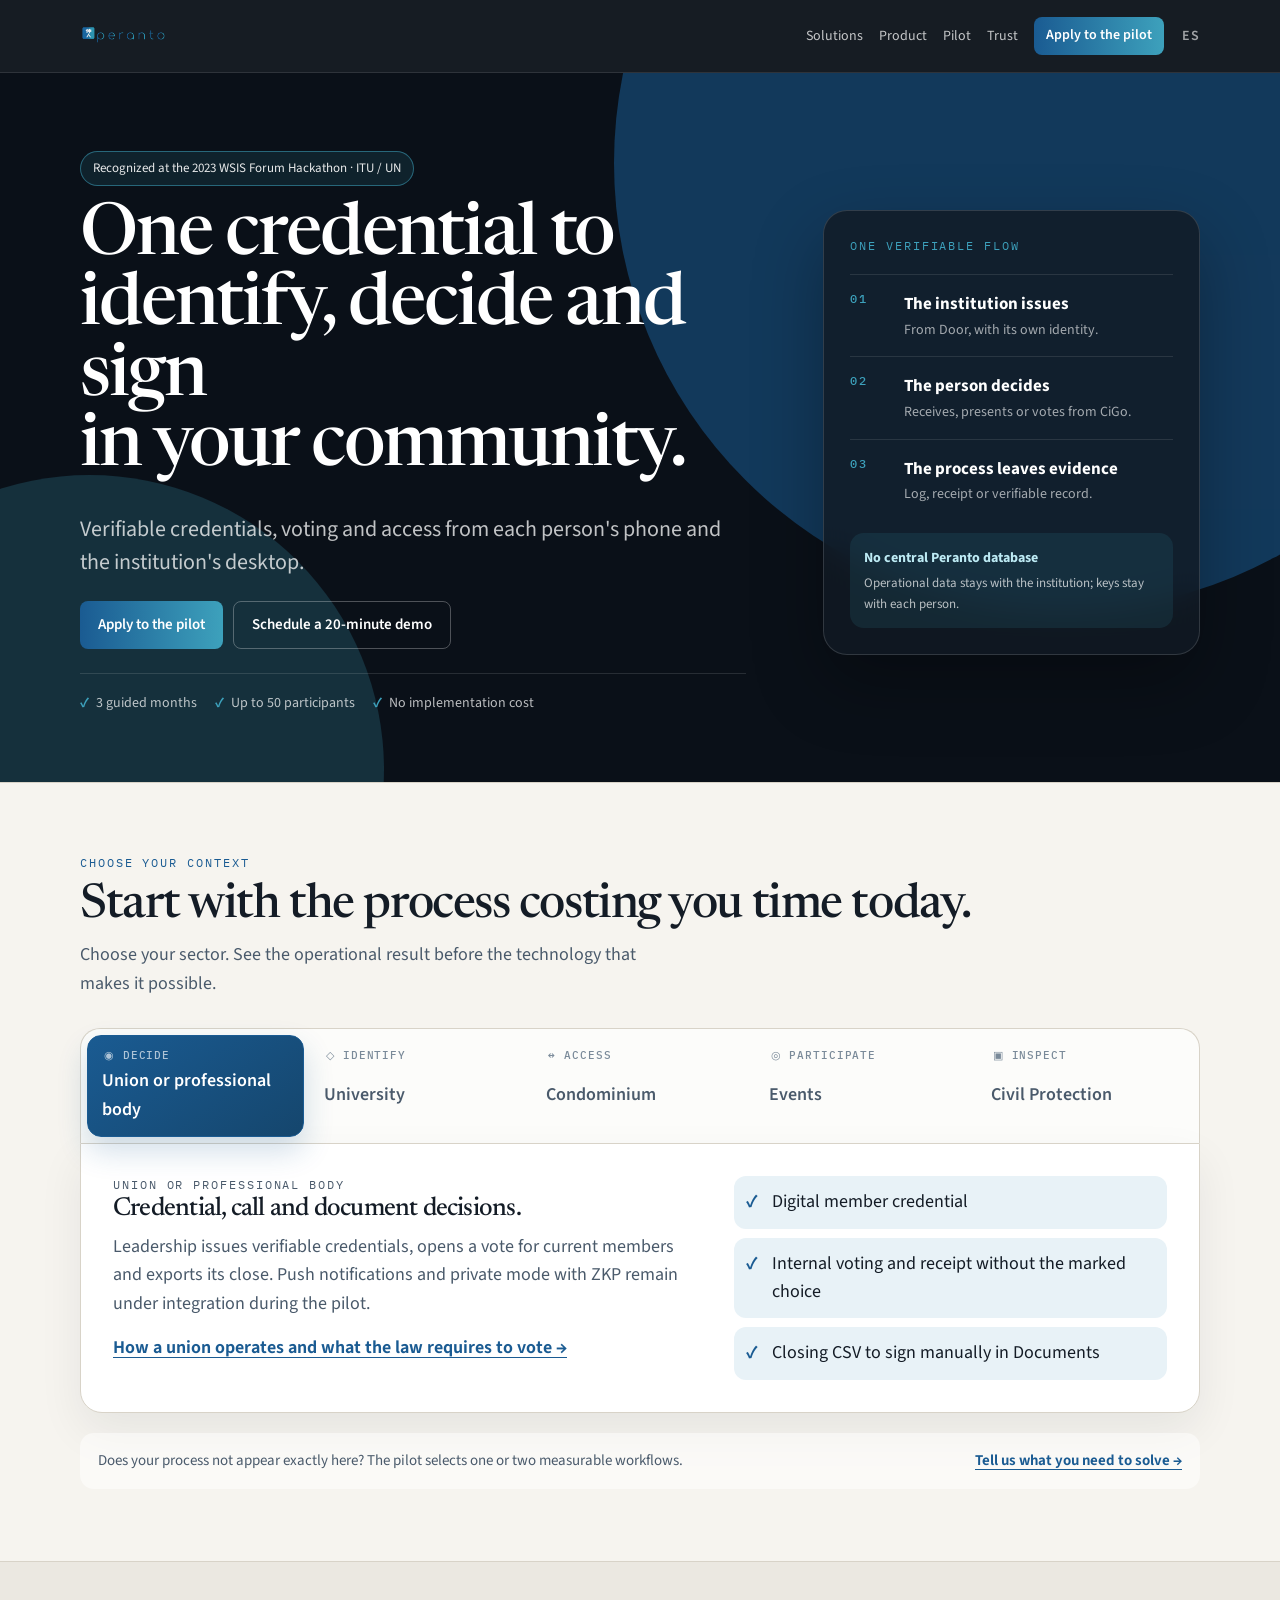
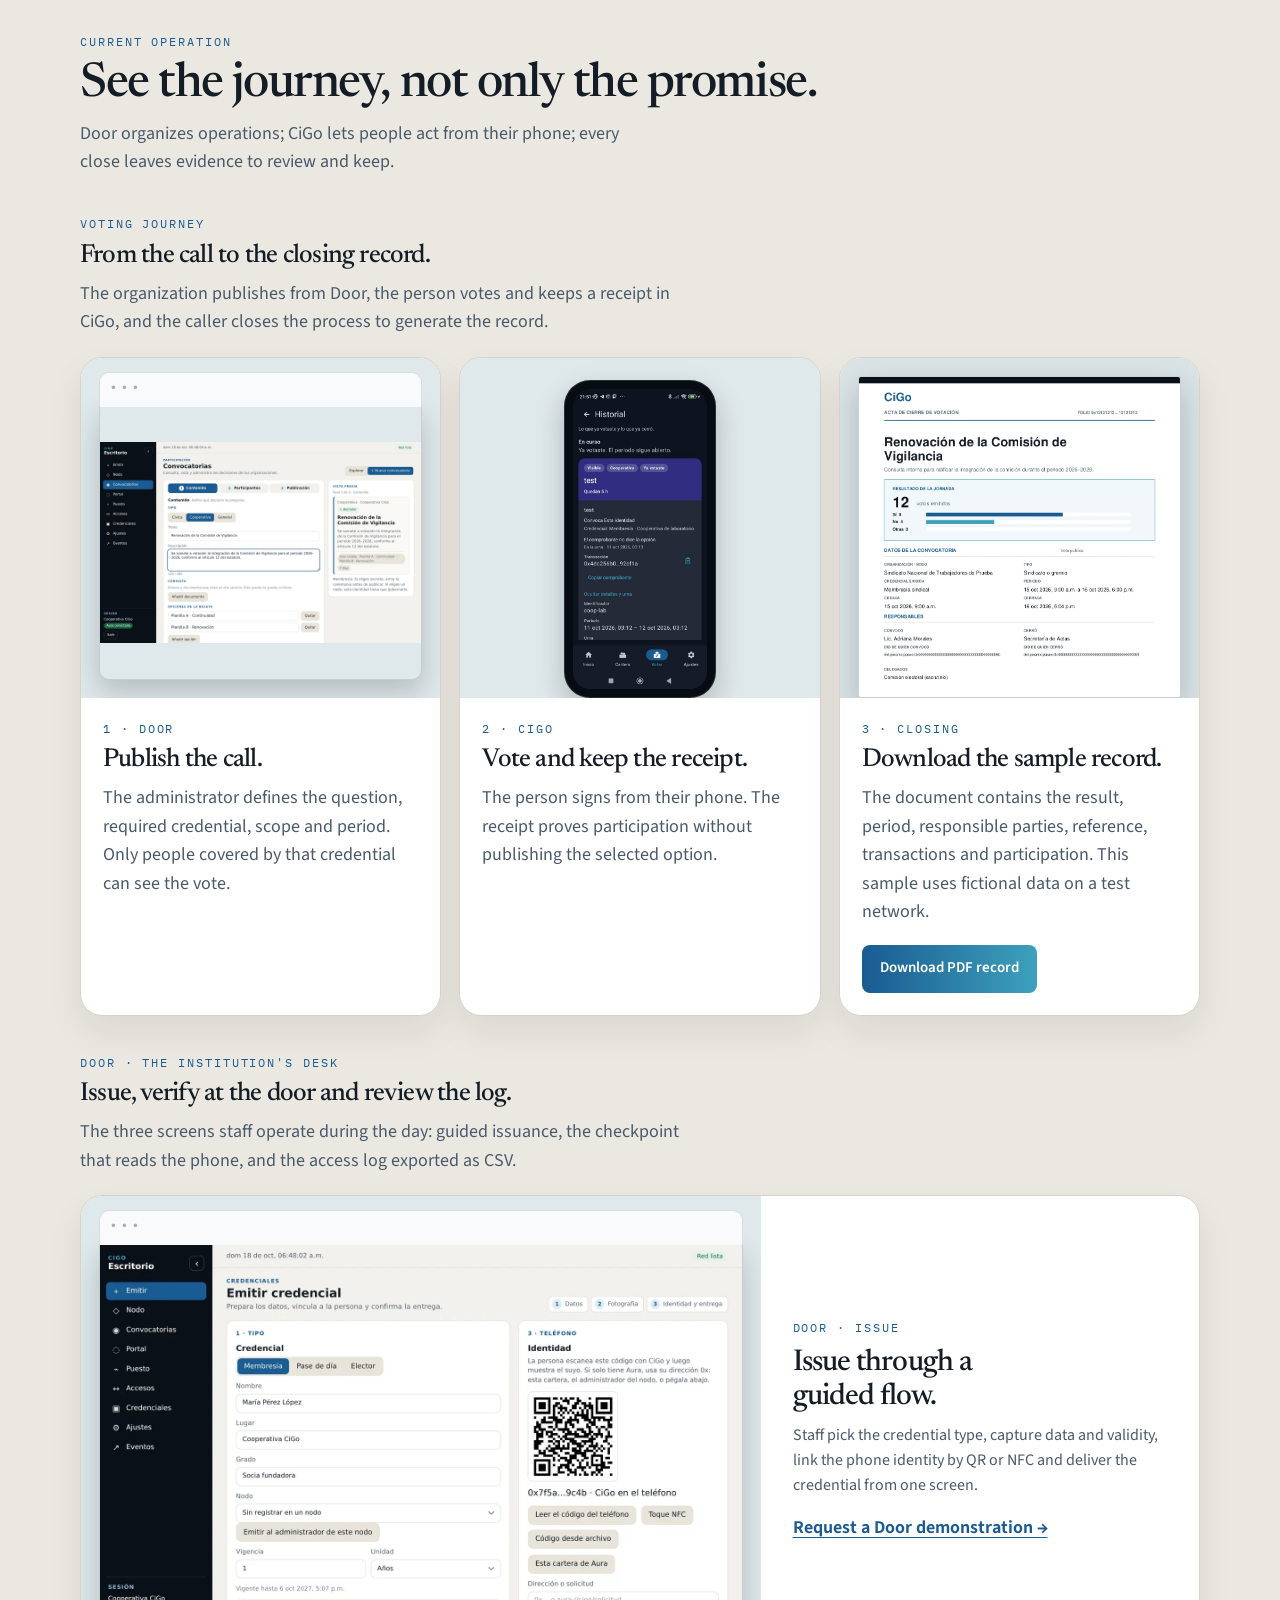
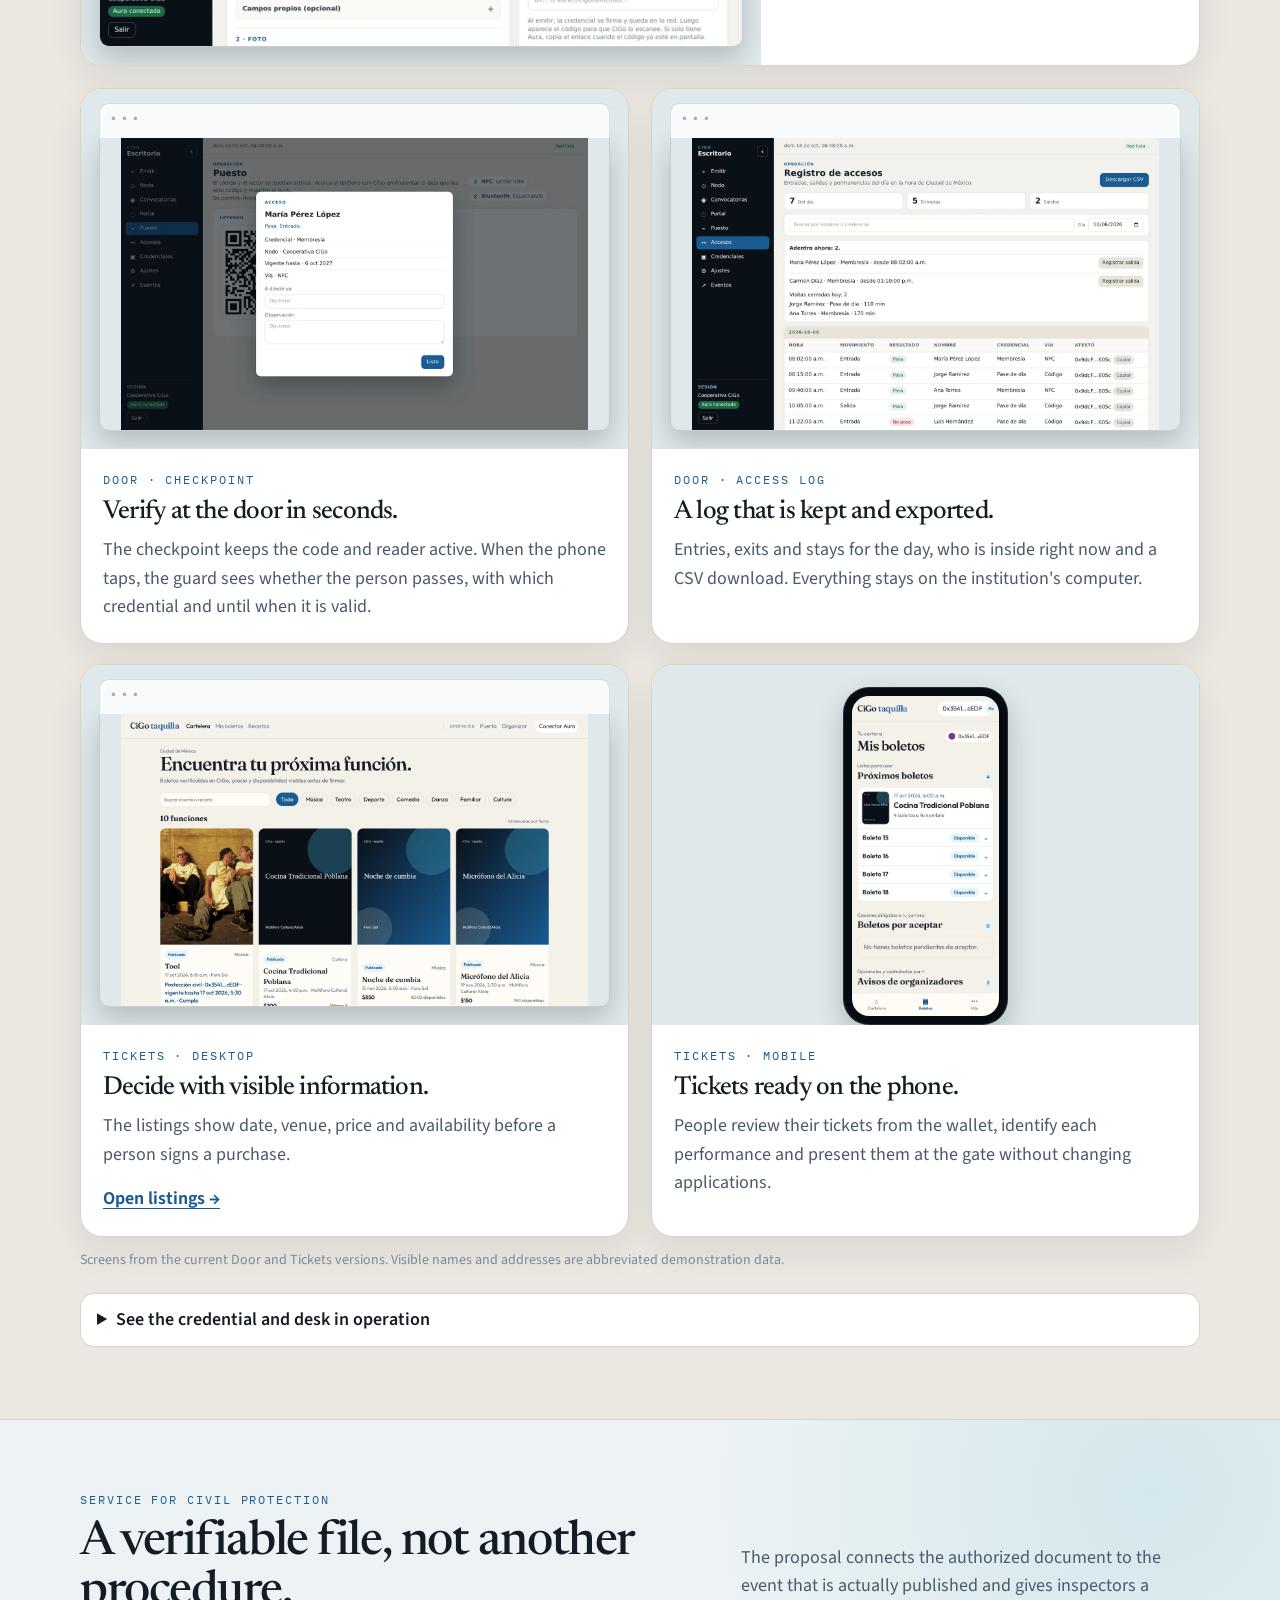
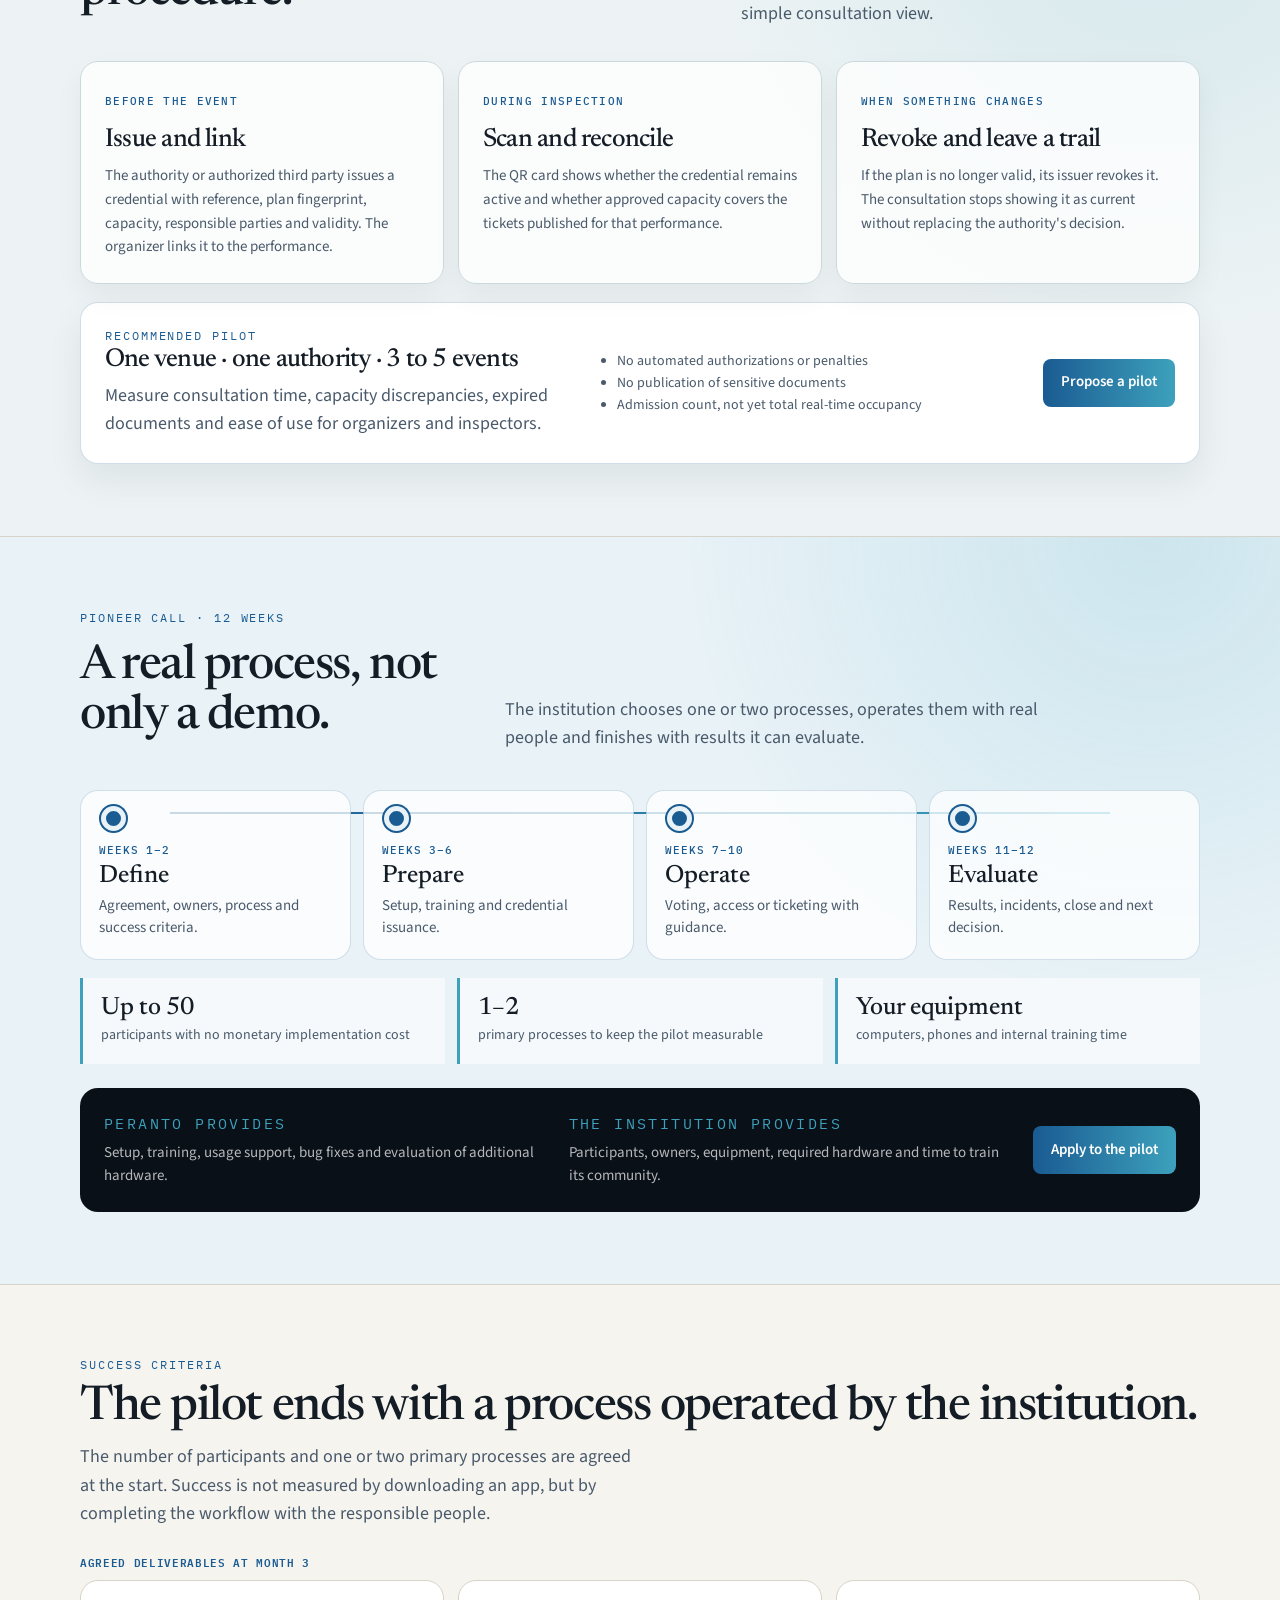
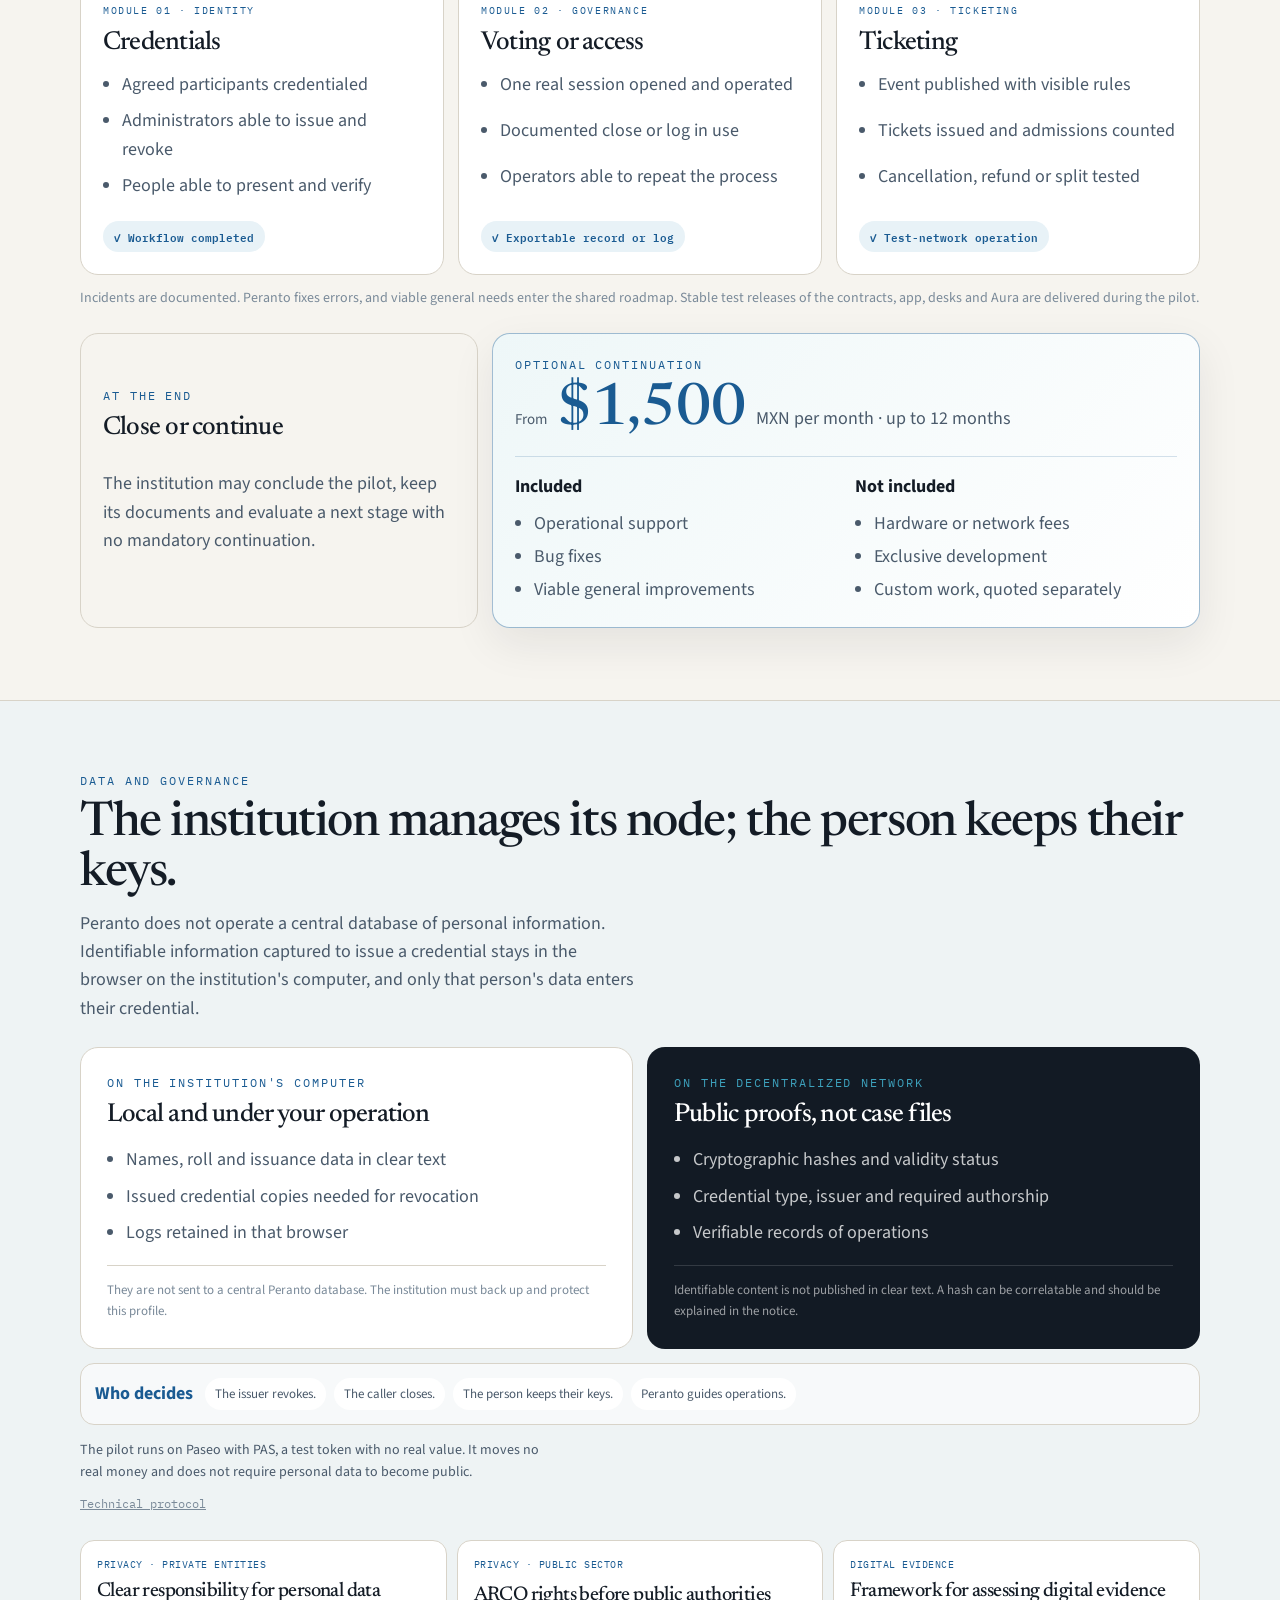
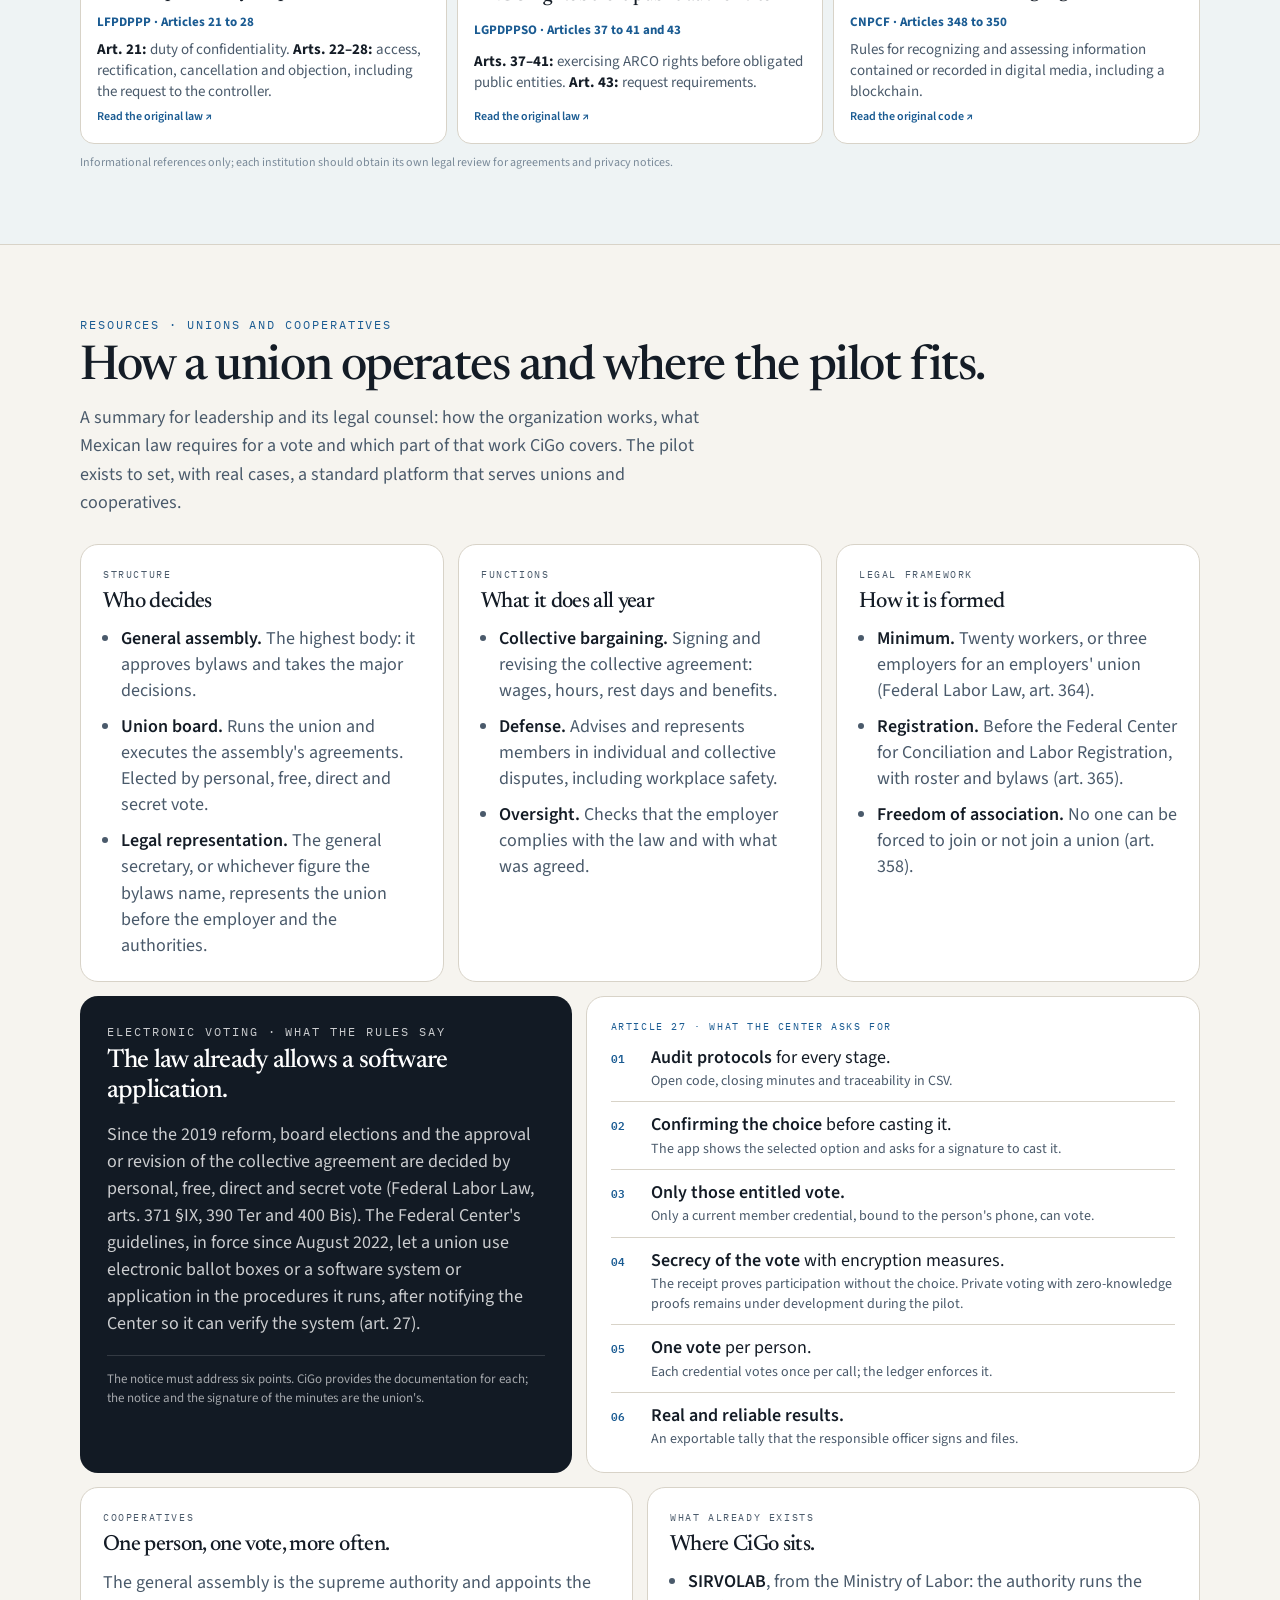
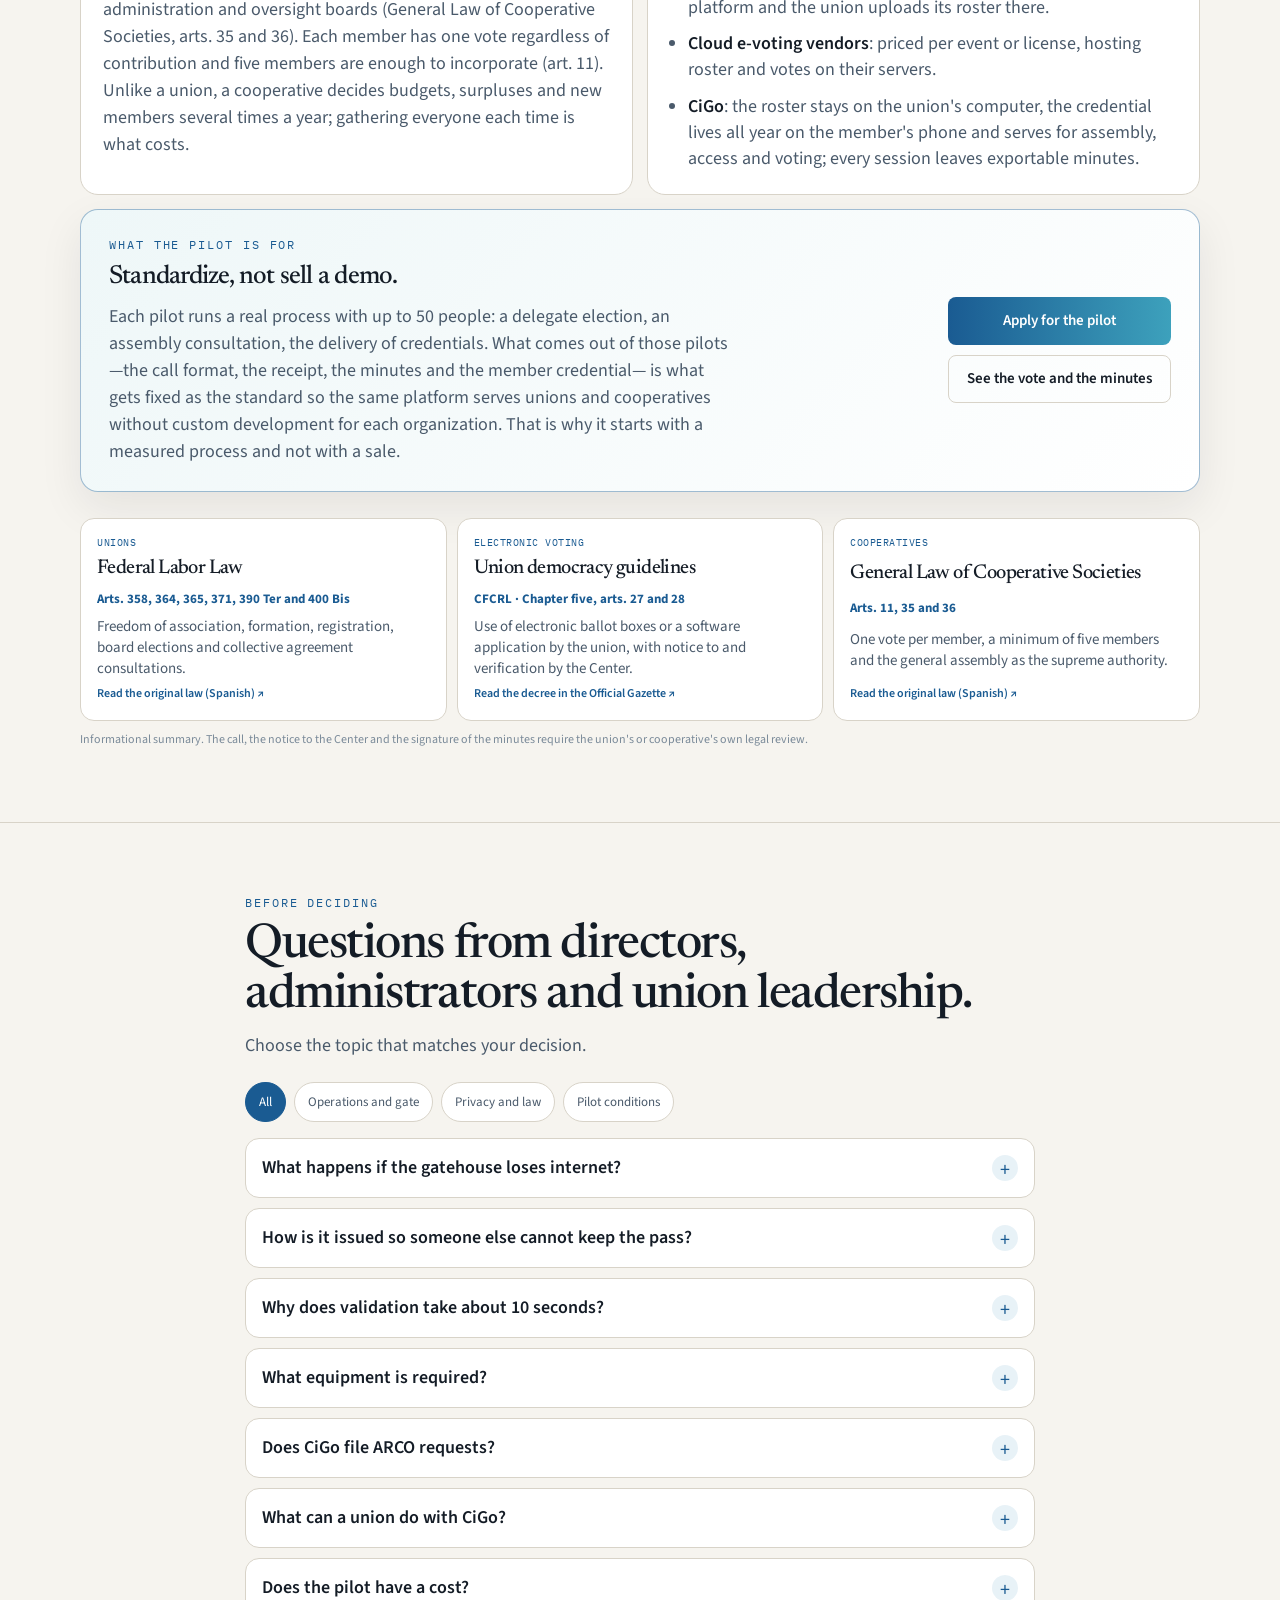
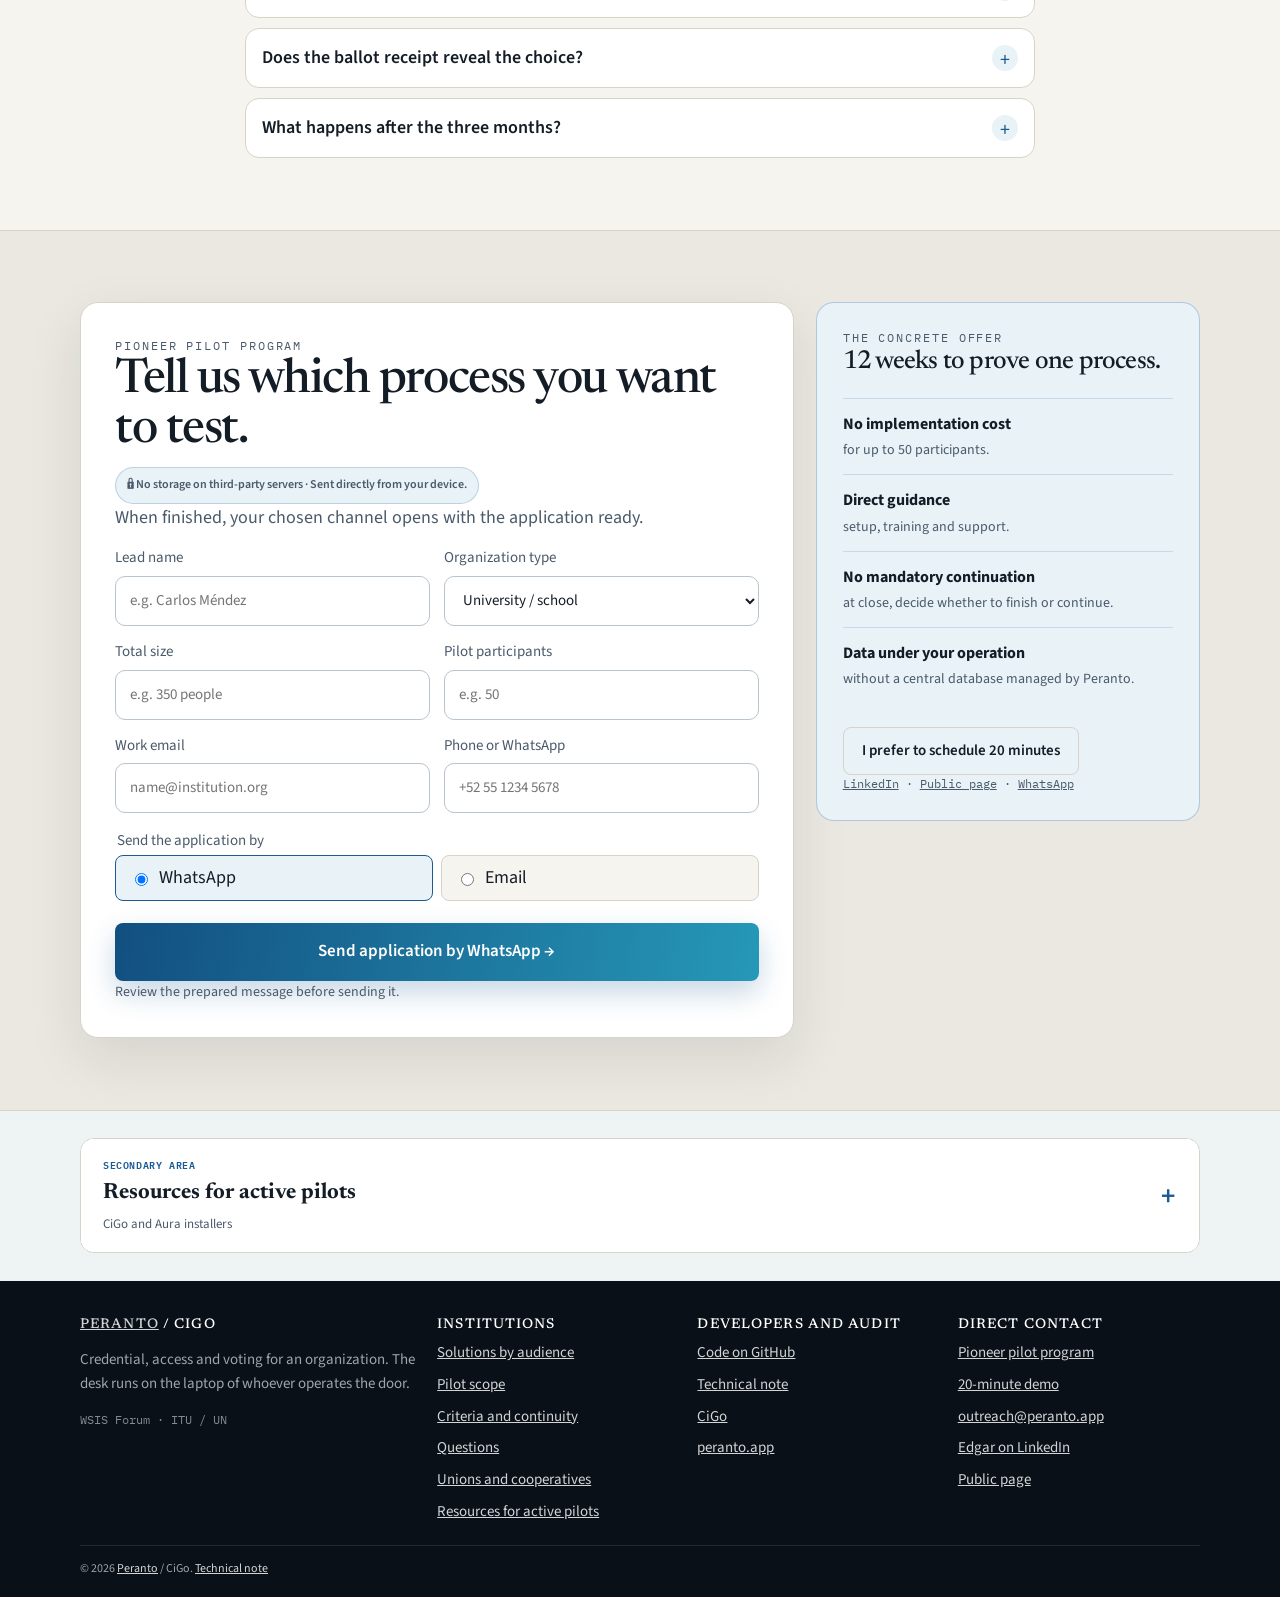
==== commit a76dde51: "Síntesis para sindicatos y cooperativas, voto electrónico según el art. 27 y CiGo 0.1.135 Co-authore" ====
--- a/en/index.html
+++ b/en/index.html
@@ -116,7 +116,7 @@
   <link rel="preconnect" href="https://fonts.googleapis.com" />
   <link rel="preconnect" href="https://fonts.gstatic.com" crossorigin />
   <link href="https://fonts.googleapis.com/css2?family=IBM+Plex+Mono:wght@400;500&family=Newsreader:opsz,wght@6..72,500;6..72,600&family=Source+Sans+3:wght@400;500;600&display=swap" rel="stylesheet" />
-  <link rel="stylesheet" href="../styles.css?v=12" />
+  <link rel="stylesheet" href="../styles.css?v=13" />
   <meta name="theme-color" content="#0a1018" />
   <link rel="icon" href="data:image/svg+xml,%3Csvg xmlns='http://www.w3.org/2000/svg' viewBox='0 0 32 32'%3E%3Crect fill='%230a1018' width='32' height='32' rx='8'/%3E%3Ccircle cx='16' cy='16' r='5' fill='%233da1bc'/%3E%3C/svg%3E" />
 </head>
@@ -189,6 +189,7 @@
             <p class="kicker">Union or professional body</p>
             <h3>Credential, call and document decisions.</h3>
             <p>Leadership issues verifiable credentials, opens a vote for current members and exports its close. Push notifications and private mode with ZKP remain under integration during the pilot.</p>
+            <a class="text-link" href="#sindicatos">How a union operates and what the law requires to vote →</a>
           </div>
           <ul class="outcomes">
             <li>Digital member credential</li>
@@ -823,6 +824,118 @@
           </a>
         </div>
         <p class="legal-note">Informational references only; each institution should obtain its own legal review for agreements and privacy notices.</p>
+      </div>
+    </section>
+
+    <section id="sindicatos" class="guide-section">
+      <div class="wrap">
+        <p class="kicker">Resources · Unions and cooperatives</p>
+        <h2>How a union operates and where the pilot fits.</h2>
+        <p class="lead">A summary for leadership and its legal counsel: how the organization works, what Mexican law requires for a vote and which part of that work CiGo covers. The pilot exists to set, with real cases, a standard platform that serves unions and cooperatives.</p>
+
+        <div class="guide-grid" aria-label="How a union operates in Mexico">
+          <article class="guide-card">
+            <p class="kicker">Structure</p>
+            <h3>Who decides</h3>
+            <ul>
+              <li><b>General assembly.</b> The highest body: it approves bylaws and takes the major decisions.</li>
+              <li><b>Union board.</b> Runs the union and executes the assembly's agreements. Elected by personal, free, direct and secret vote.</li>
+              <li><b>Legal representation.</b> The general secretary, or whichever figure the bylaws name, represents the union before the employer and the authorities.</li>
+            </ul>
+          </article>
+          <article class="guide-card">
+            <p class="kicker">Functions</p>
+            <h3>What it does all year</h3>
+            <ul>
+              <li><b>Collective bargaining.</b> Signing and revising the collective agreement: wages, hours, rest days and benefits.</li>
+              <li><b>Defense.</b> Advises and represents members in individual and collective disputes, including workplace safety.</li>
+              <li><b>Oversight.</b> Checks that the employer complies with the law and with what was agreed.</li>
+            </ul>
+          </article>
+          <article class="guide-card">
+            <p class="kicker">Legal framework</p>
+            <h3>How it is formed</h3>
+            <ul>
+              <li><b>Minimum.</b> Twenty workers, or three employers for an employers' union (Federal Labor Law, art. 364).</li>
+              <li><b>Registration.</b> Before the Federal Center for Conciliation and Labor Registration, with roster and bylaws (art. 365).</li>
+              <li><b>Freedom of association.</b> No one can be forced to join or not join a union (art. 358).</li>
+            </ul>
+          </article>
+        </div>
+
+        <div class="guide-law">
+          <article class="data-zone chain">
+            <p class="kicker">Electronic voting · what the rules say</p>
+            <h3>The law already allows a software application.</h3>
+            <p>Since the 2019 reform, board elections and the approval or revision of the collective agreement are decided by personal, free, direct and secret vote (Federal Labor Law, arts. 371 §IX, 390 Ter and 400 Bis). The Federal Center's guidelines, in force since August 2022, let a union use electronic ballot boxes or a software system or application in the procedures it runs, after notifying the Center so it can verify the system (art. 27).</p>
+            <p class="guide-law-note">The notice must address six points. CiGo provides the documentation for each; the notice and the signature of the minutes are the union's.</p>
+          </article>
+          <article class="guide-checklist">
+            <p class="kicker">Article 27 · what the Center asks for</p>
+            <ol>
+              <li><b>Audit protocols</b> for every stage.<span>Open code, closing minutes and traceability in CSV.</span></li>
+              <li><b>Confirming the choice</b> before casting it.<span>The app shows the selected option and asks for a signature to cast it.</span></li>
+              <li><b>Only those entitled vote.</b><span>Only a current member credential, bound to the person's phone, can vote.</span></li>
+              <li><b>Secrecy of the vote</b> with encryption measures.<span>The receipt proves participation without the choice. Private voting with zero-knowledge proofs remains under development during the pilot.</span></li>
+              <li><b>One vote</b> per person.<span>Each credential votes once per call; the ledger enforces it.</span></li>
+              <li><b>Real and reliable results.</b><span>An exportable tally that the responsible officer signs and files.</span></li>
+            </ol>
+          </article>
+        </div>
+
+        <div class="guide-grid guide-grid-two" aria-label="Cooperatives and existing alternatives">
+          <article class="guide-card">
+            <p class="kicker">Cooperatives</p>
+            <h3>One person, one vote, more often.</h3>
+            <p>The general assembly is the supreme authority and appoints the administration and oversight boards (General Law of Cooperative Societies, arts. 35 and 36). Each member has one vote regardless of contribution and five members are enough to incorporate (art. 11). Unlike a union, a cooperative decides budgets, surpluses and new members several times a year; gathering everyone each time is what costs.</p>
+          </article>
+          <article class="guide-card">
+            <p class="kicker">What already exists</p>
+            <h3>Where CiGo sits.</h3>
+            <ul>
+              <li><b>SIRVOLAB</b>, from the Ministry of Labor: the authority runs the platform and the union uploads its roster there.</li>
+              <li><b>Cloud e-voting vendors</b>: priced per event or license, hosting roster and votes on their servers.</li>
+              <li><b>CiGo</b>: the roster stays on the union's computer, the credential lives all year on the member's phone and serves for assembly, access and voting; every session leaves exportable minutes.</li>
+            </ul>
+          </article>
+        </div>
+
+        <div class="guide-pilot">
+          <div>
+            <p class="kicker">What the pilot is for</p>
+            <h3>Standardize, not sell a demo.</h3>
+            <p>Each pilot runs a real process with up to 50 people: a delegate election, an assembly consultation, the delivery of credentials. What comes out of those pilots —the call format, the receipt, the minutes and the member credential— is what gets fixed as the standard so the same platform serves unions and cooperatives without custom development for each organization. That is why it starts with a measured process and not with a sale.</p>
+          </div>
+          <div class="actions">
+            <a class="btn solid" href="#postular">Apply for the pilot</a>
+            <a class="btn ghost" href="#evidencia">See the vote and the minutes</a>
+          </div>
+        </div>
+
+        <div class="legal-badges" aria-label="References for this summary">
+          <a href="https://www.diputados.gob.mx/LeyesBiblio/pdf/LFT.pdf" target="_blank" rel="noopener noreferrer">
+            <span>Unions</span>
+            <h3>Federal Labor Law</h3>
+            <b>Arts. 358, 364, 365, 371, 390 Ter and 400 Bis</b>
+            <small>Freedom of association, formation, registration, board elections and collective agreement consultations.</small>
+            <em>Read the original law (Spanish) ↗</em>
+          </a>
+          <a href="https://dof.gob.mx/2022/CFCRL/ldemocracia_sindical.pdf" target="_blank" rel="noopener noreferrer">
+            <span>Electronic voting</span>
+            <h3>Union democracy guidelines</h3>
+            <b>CFCRL · Chapter five, arts. 27 and 28</b>
+            <small>Use of electronic ballot boxes or a software application by the union, with notice to and verification by the Center.</small>
+            <em>Read the decree in the Official Gazette ↗</em>
+          </a>
+          <a href="https://www.diputados.gob.mx/LeyesBiblio/pdf/LGSC.pdf" target="_blank" rel="noopener noreferrer">
+            <span>Cooperatives</span>
+            <h3>General Law of Cooperative Societies</h3>
+            <b>Arts. 11, 35 and 36</b>
+            <small>One vote per member, a minimum of five members and the general assembly as the supreme authority.</small>
+            <em>Read the original law (Spanish) ↗</em>
+          </a>
+        </div>
+        <p class="legal-note">Informational summary. The call, the notice to the Center and the signature of the minutes require the union's or cooperative's own legal review.</p>
       </div>
     </section>
 
@@ -950,7 +1063,7 @@
             <p>Installation takes place during onboarding. CiGo carries the credential on Android; Aura signs from the institution's computer.</p>
             <div class="cards">
           <article class="card">
-            <p class="kicker">Android · 0.1.120</p>
+            <p class="kicker">Android · 0.1.135</p>
             <h3>CiGo for the phone</h3>
             <p>Android 8 or newer. Developer mode is not required. Opening the file asks once for permission to install from Chrome.</p>
             <div class="actions">
@@ -988,6 +1101,7 @@
           <li><a href="#pioneros">Pilot scope</a></li>
           <li><a href="#piloto">Criteria and continuity</a></li>
           <li><a href="#preguntas">Questions</a></li>
+          <li><a href="#sindicatos">Unions and cooperatives</a></li>
           <li><a href="#descarga">Resources for active pilots</a></li>
         </ul>
       </div>
--- a/styles.css
+++ b/styles.css
@@ -912,6 +912,69 @@
 .governance-strip b { margin-right: 4px; color: var(--deep); }
 .governance-strip span { padding: 6px 10px; border-radius: 999px; background: #fff; color: var(--ink-muted); font-size: 13px; }
 .network-note { font-size: 14px; color: var(--ink-muted); }
+.guide-section { background: var(--paper); }
+.guide-section .lead { max-width: 72ch; }
+.guide-grid { display: grid; grid-template-columns: repeat(3, minmax(0, 1fr)); gap: 14px; margin-top: 26px; }
+.guide-grid-two { grid-template-columns: repeat(2, minmax(0, 1fr)); margin-top: 14px; }
+.guide-card {
+  border: 1px solid var(--line);
+  border-radius: 18px;
+  padding: 22px;
+  background: var(--card);
+}
+.guide-card .kicker { margin-bottom: 8px; font-size: 10px; }
+.guide-card h3 { margin: 0 0 12px; font-size: 22px; line-height: 1.1; }
+.guide-card p { margin: 0; color: var(--ink-muted); line-height: 1.5; }
+.guide-card ul { display: grid; gap: 10px; margin: 0; padding-left: 18px; color: var(--ink-muted); line-height: 1.45; }
+.guide-card li b { color: var(--ink); font-weight: 600; }
+.guide-law { display: grid; grid-template-columns: minmax(0, 1fr) minmax(0, 1.25fr); gap: 14px; margin-top: 14px; align-items: stretch; }
+.guide-law .data-zone.chain p { margin: 0; color: rgba(255, 255, 255, 0.78); line-height: 1.5; }
+.guide-law .data-zone.chain h3 { margin: 6px 0 14px; }
+.guide-law-note { margin-top: 18px !important; padding-top: 14px; border-top: 1px solid rgba(255, 255, 255, 0.14); color: rgba(255, 255, 255, 0.62) !important; font-size: 13px; }
+.guide-checklist {
+  border: 1px solid var(--line);
+  border-radius: 18px;
+  padding: 22px 24px;
+  background: #fff;
+}
+.guide-checklist .kicker { margin-bottom: 10px; font-size: 10px; }
+.guide-checklist ol { display: grid; gap: 10px; margin: 0; padding: 0; list-style: none; counter-reset: guide; }
+.guide-checklist li {
+  position: relative;
+  padding: 10px 0 0 40px;
+  border-top: 1px solid var(--line);
+  line-height: 1.4;
+  counter-increment: guide;
+}
+.guide-checklist li:first-child { padding-top: 0; border-top: 0; }
+.guide-checklist li::before {
+  content: counter(guide, decimal-leading-zero);
+  position: absolute;
+  left: 0;
+  top: 13px;
+  color: var(--deep);
+  font: 600 11px var(--mono);
+  letter-spacing: 0.05em;
+}
+.guide-checklist li:first-child::before { top: 3px; }
+.guide-checklist li b { font-weight: 600; }
+.guide-checklist li span { display: block; margin-top: 2px; color: var(--ink-muted); font-size: 14px; }
+.guide-pilot {
+  display: grid;
+  grid-template-columns: minmax(0, 1fr) auto;
+  gap: 20px 32px;
+  align-items: center;
+  margin-top: 14px;
+  border: 1px solid rgba(26, 91, 146, 0.4);
+  border-radius: 18px;
+  padding: 26px 28px;
+  background: linear-gradient(135deg, #eef7f8, #fff);
+  box-shadow: 0 16px 44px rgba(20, 28, 38, 0.08);
+}
+.guide-pilot h3 { margin: 6px 0 10px; font-size: 26px; }
+.guide-pilot p:not(.kicker) { margin: 0; max-width: 70ch; color: var(--ink-muted); line-height: 1.5; }
+.guide-pilot .actions { display: grid; gap: 10px; margin: 0; min-width: 220px; }
+.guide-pilot .actions .btn { justify-content: center; text-align: center; }
 .legal-badges { display: grid; grid-template-columns: repeat(3, 1fr); gap: 10px; margin-top: 26px; }
 .legal-badges a {
   display: grid;
@@ -1276,6 +1339,8 @@
 @media (max-width: 900px) {
   .hero-layout, .hero-grid, .split, .two, .calc, .close, .cards, .steps, .segments, .suite, .facts, .sim-grid, .door-grid, .foot, .audience-panel, .evidence-grid, .product-showcase, .voting-steps, .pilot-intro, .pilot-responsibilities, .civil-heading, .civil-flow, .civil-pilot, #postular .close, .success-grid, .continuity-grid, .data-map { grid-template-columns: 1fr; }
   .legal-badges { grid-template-columns: 1fr 1fr; }
+  .guide-grid, .guide-grid-two, .guide-law, .guide-pilot { grid-template-columns: 1fr; }
+  .guide-pilot .actions { min-width: 0; grid-template-columns: 1fr 1fr; }
   .product-showcase.platform-showcase,
   .product-showcase.door-showcase,
   .product-showcase.tickets-showcase { grid-template-columns: 1fr; }
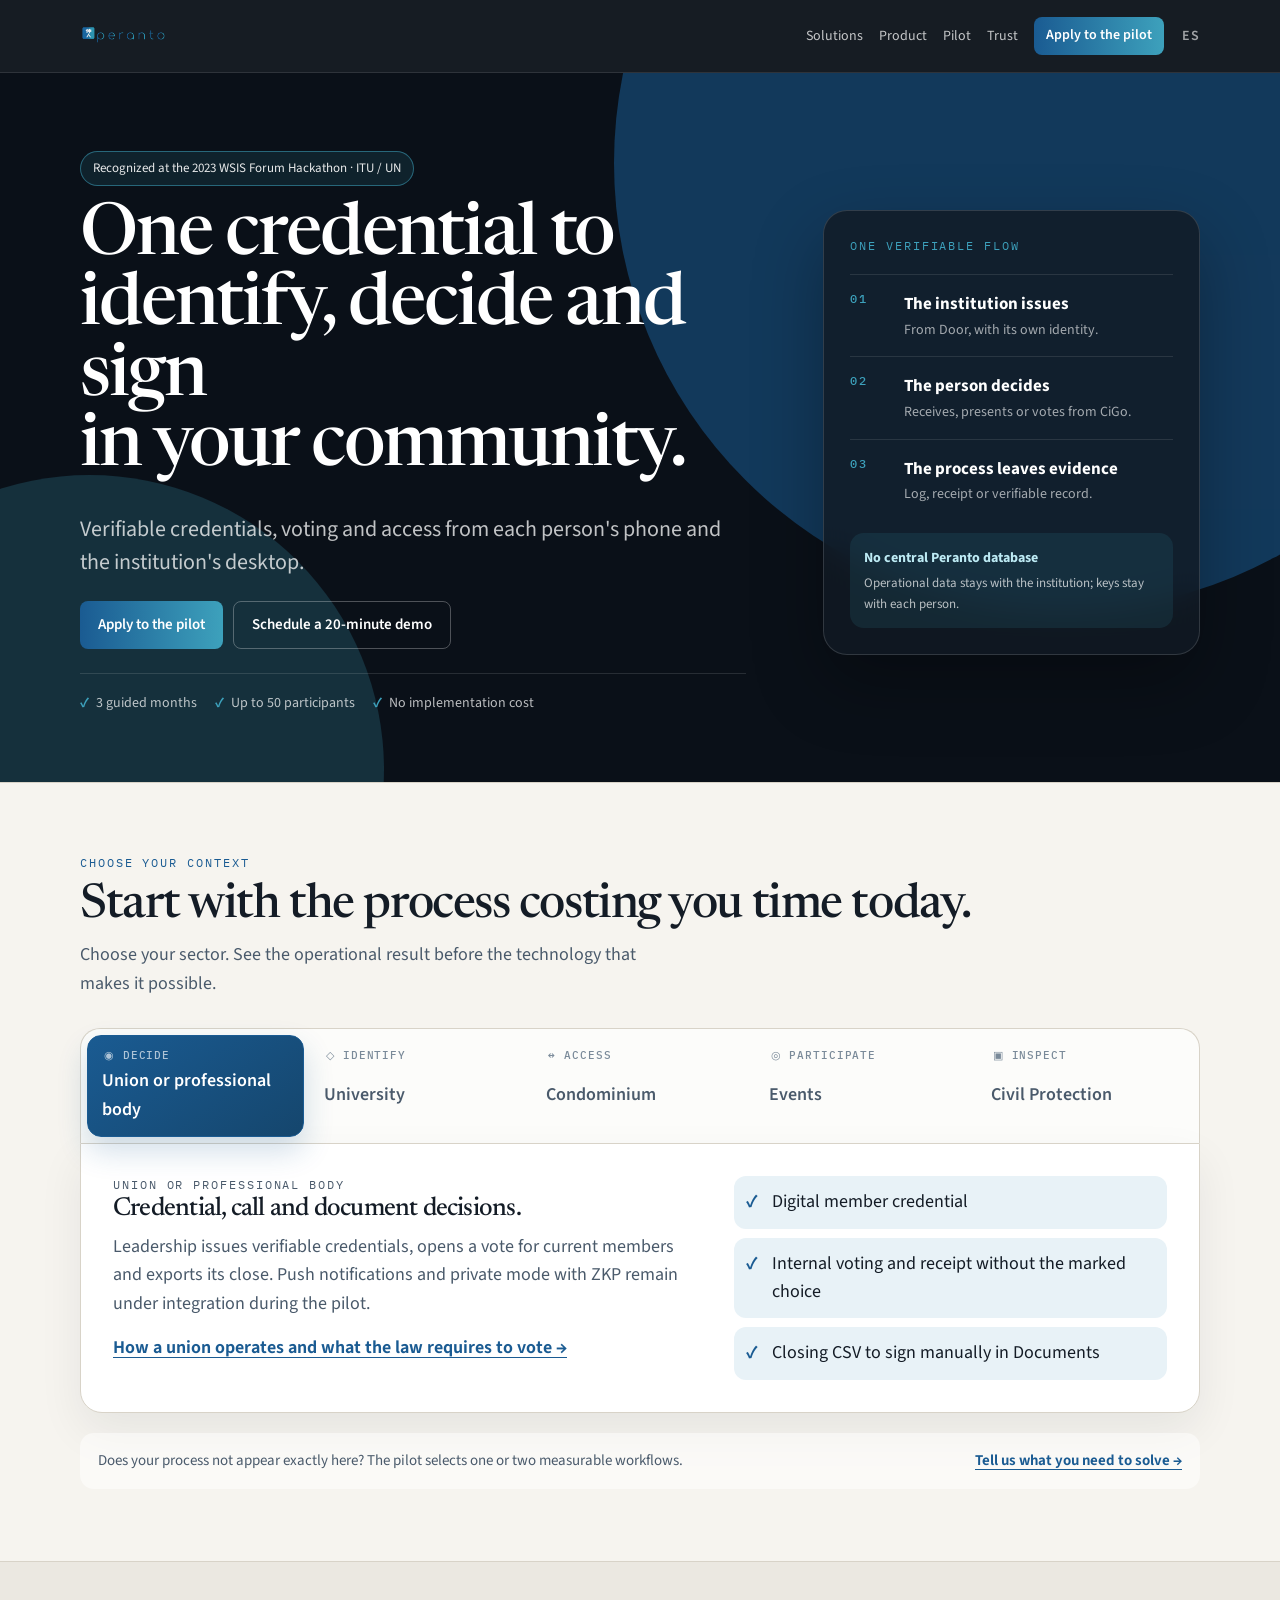
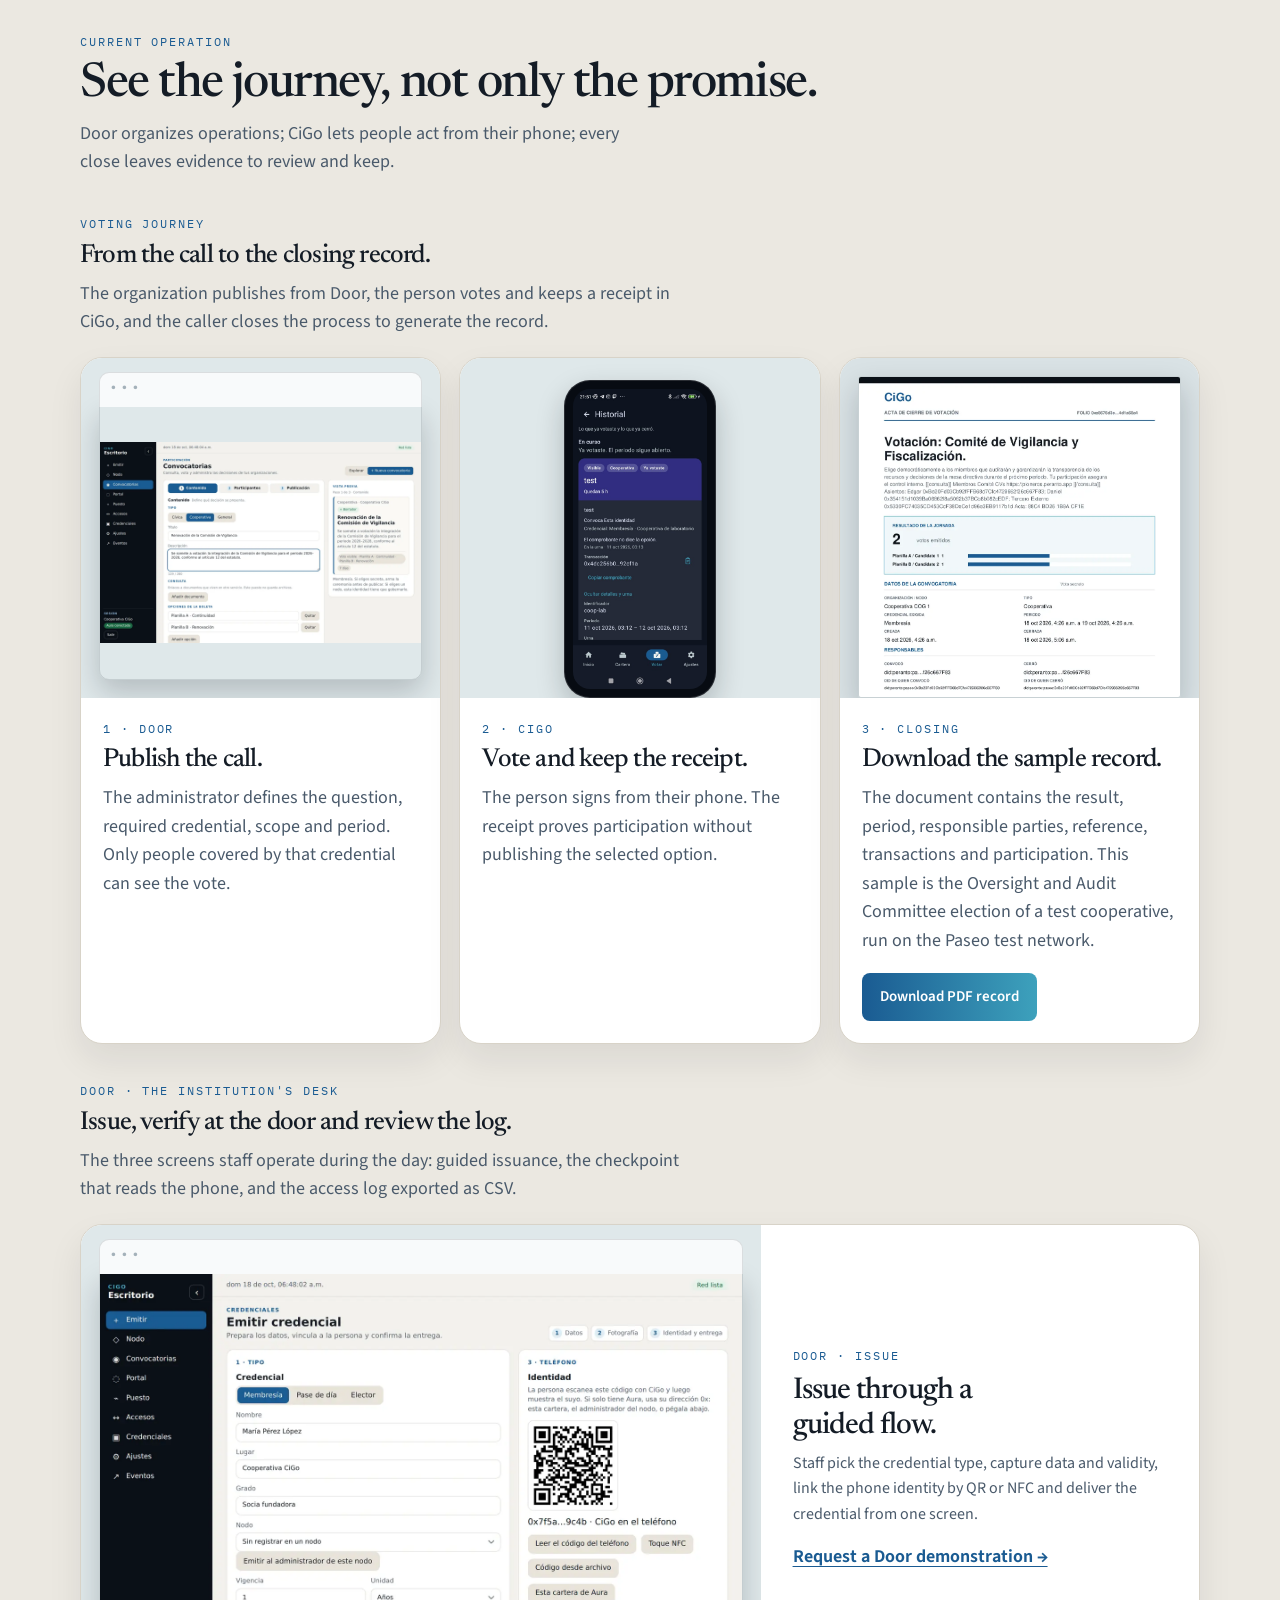
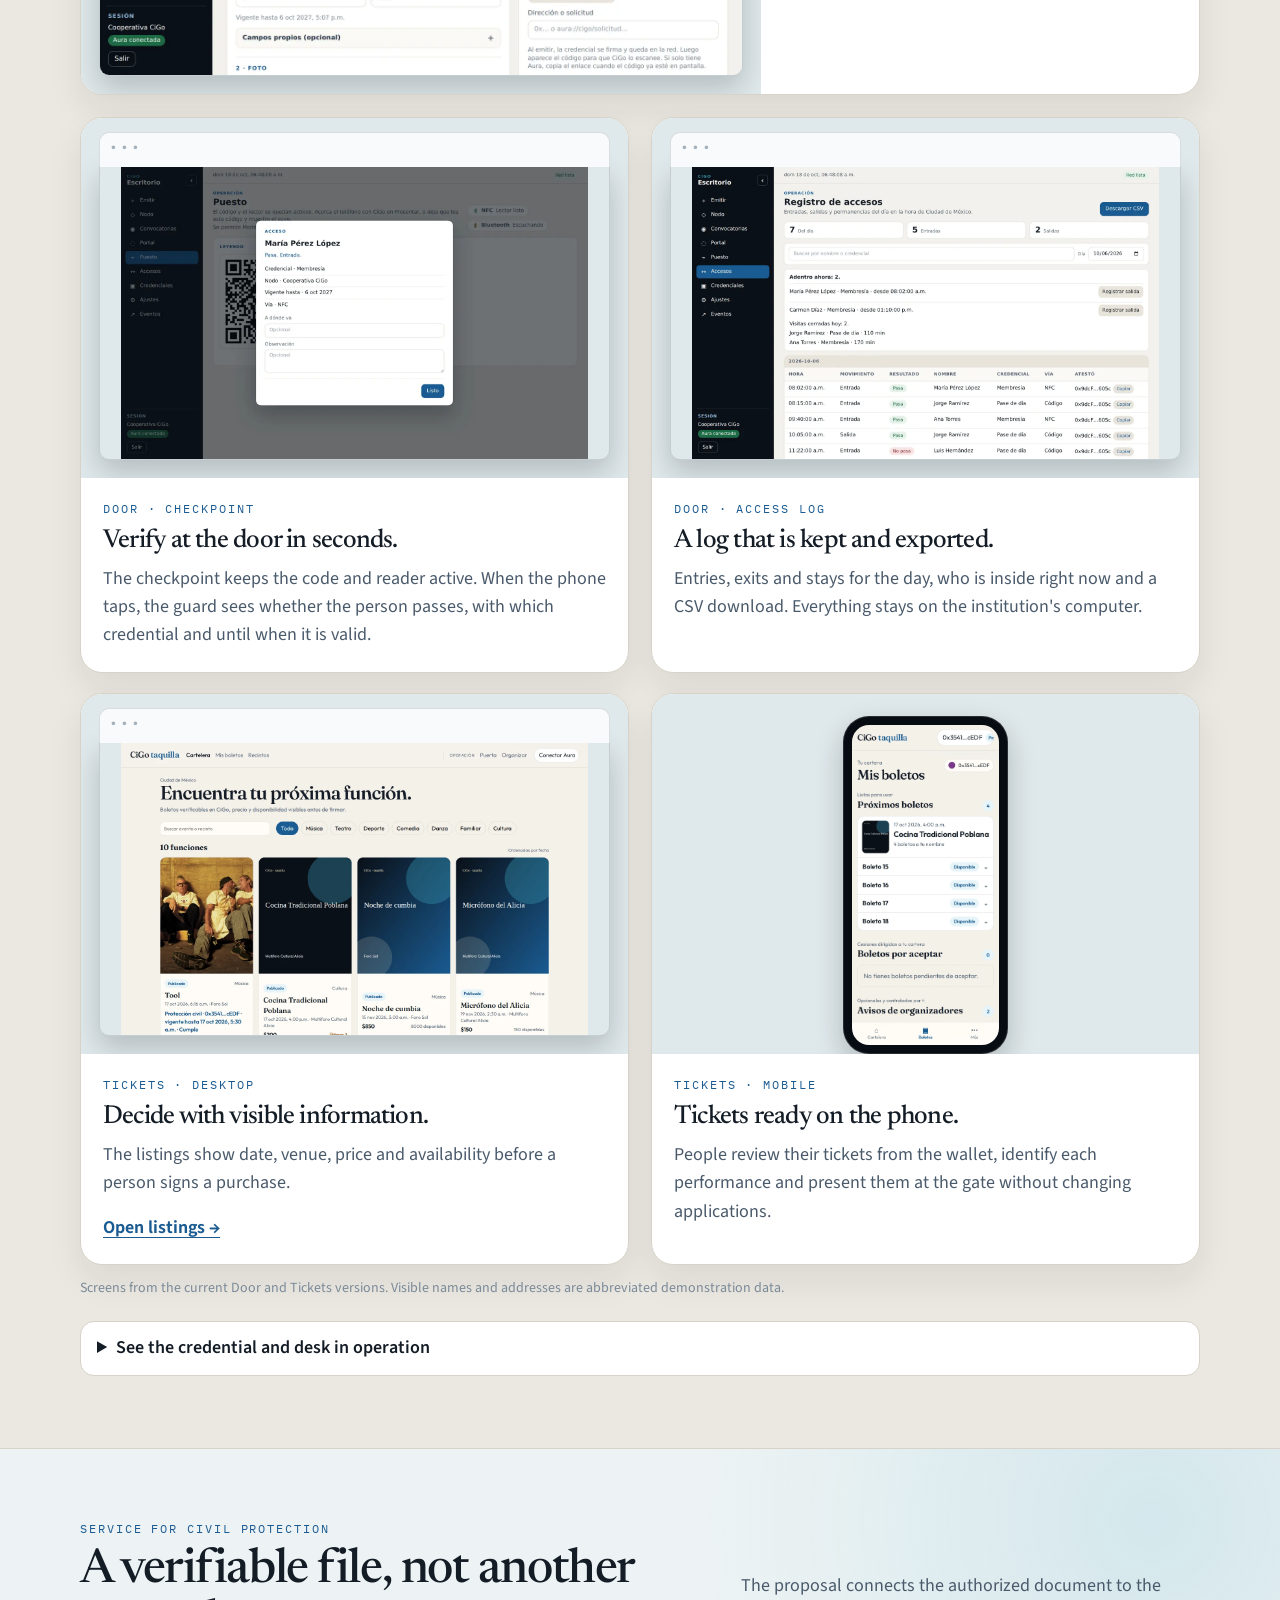
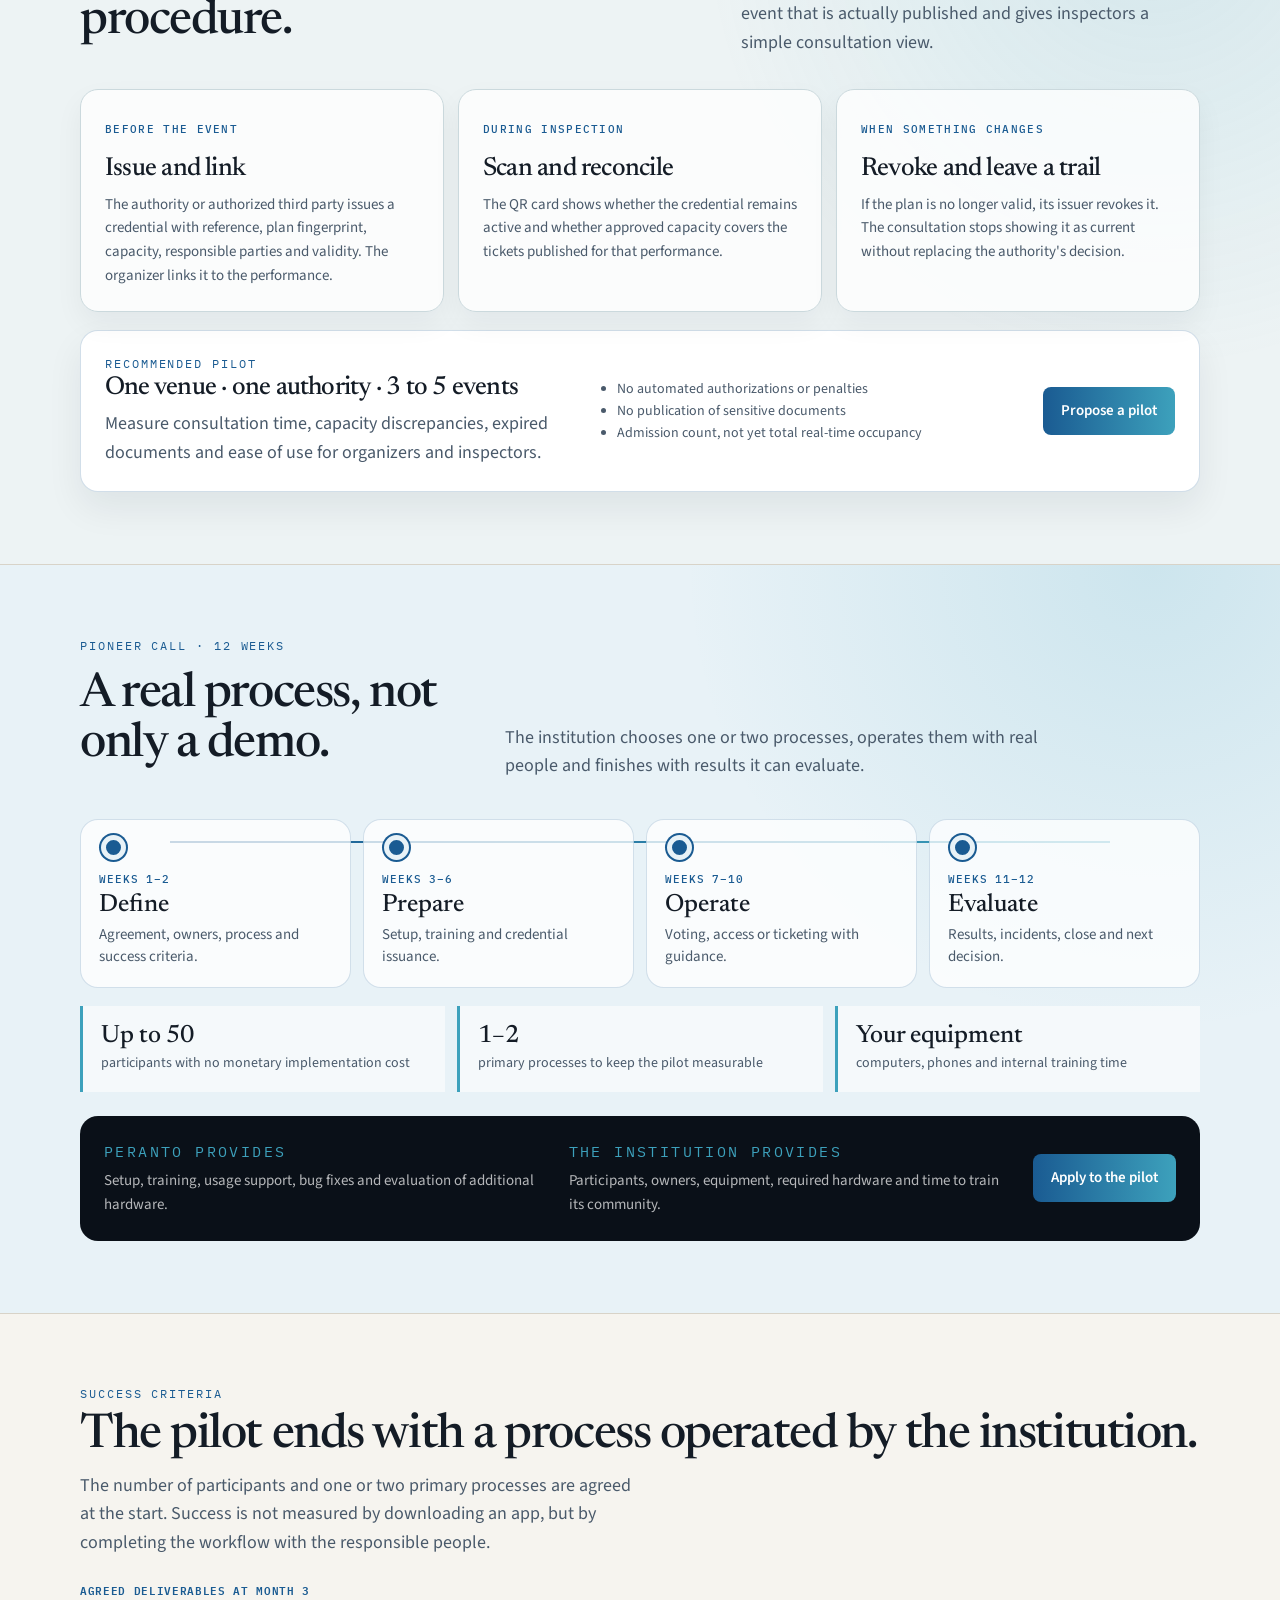
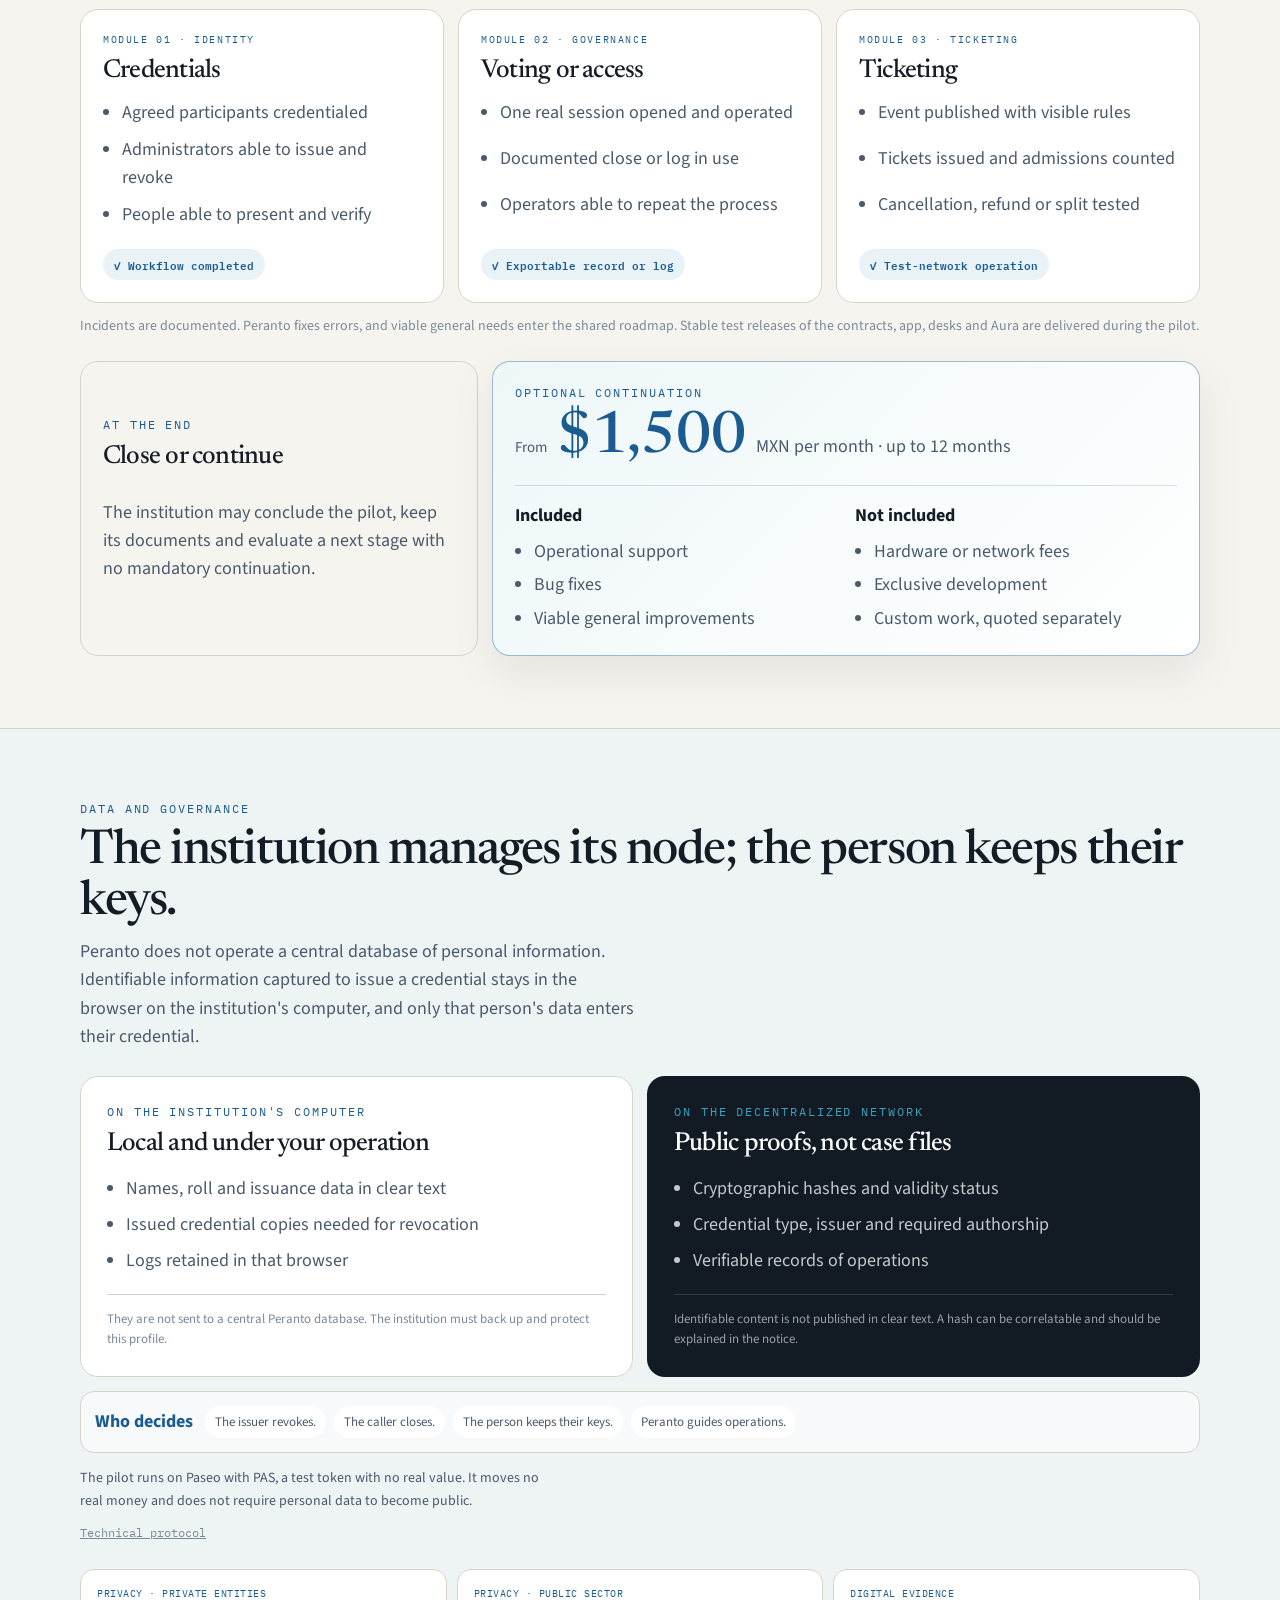
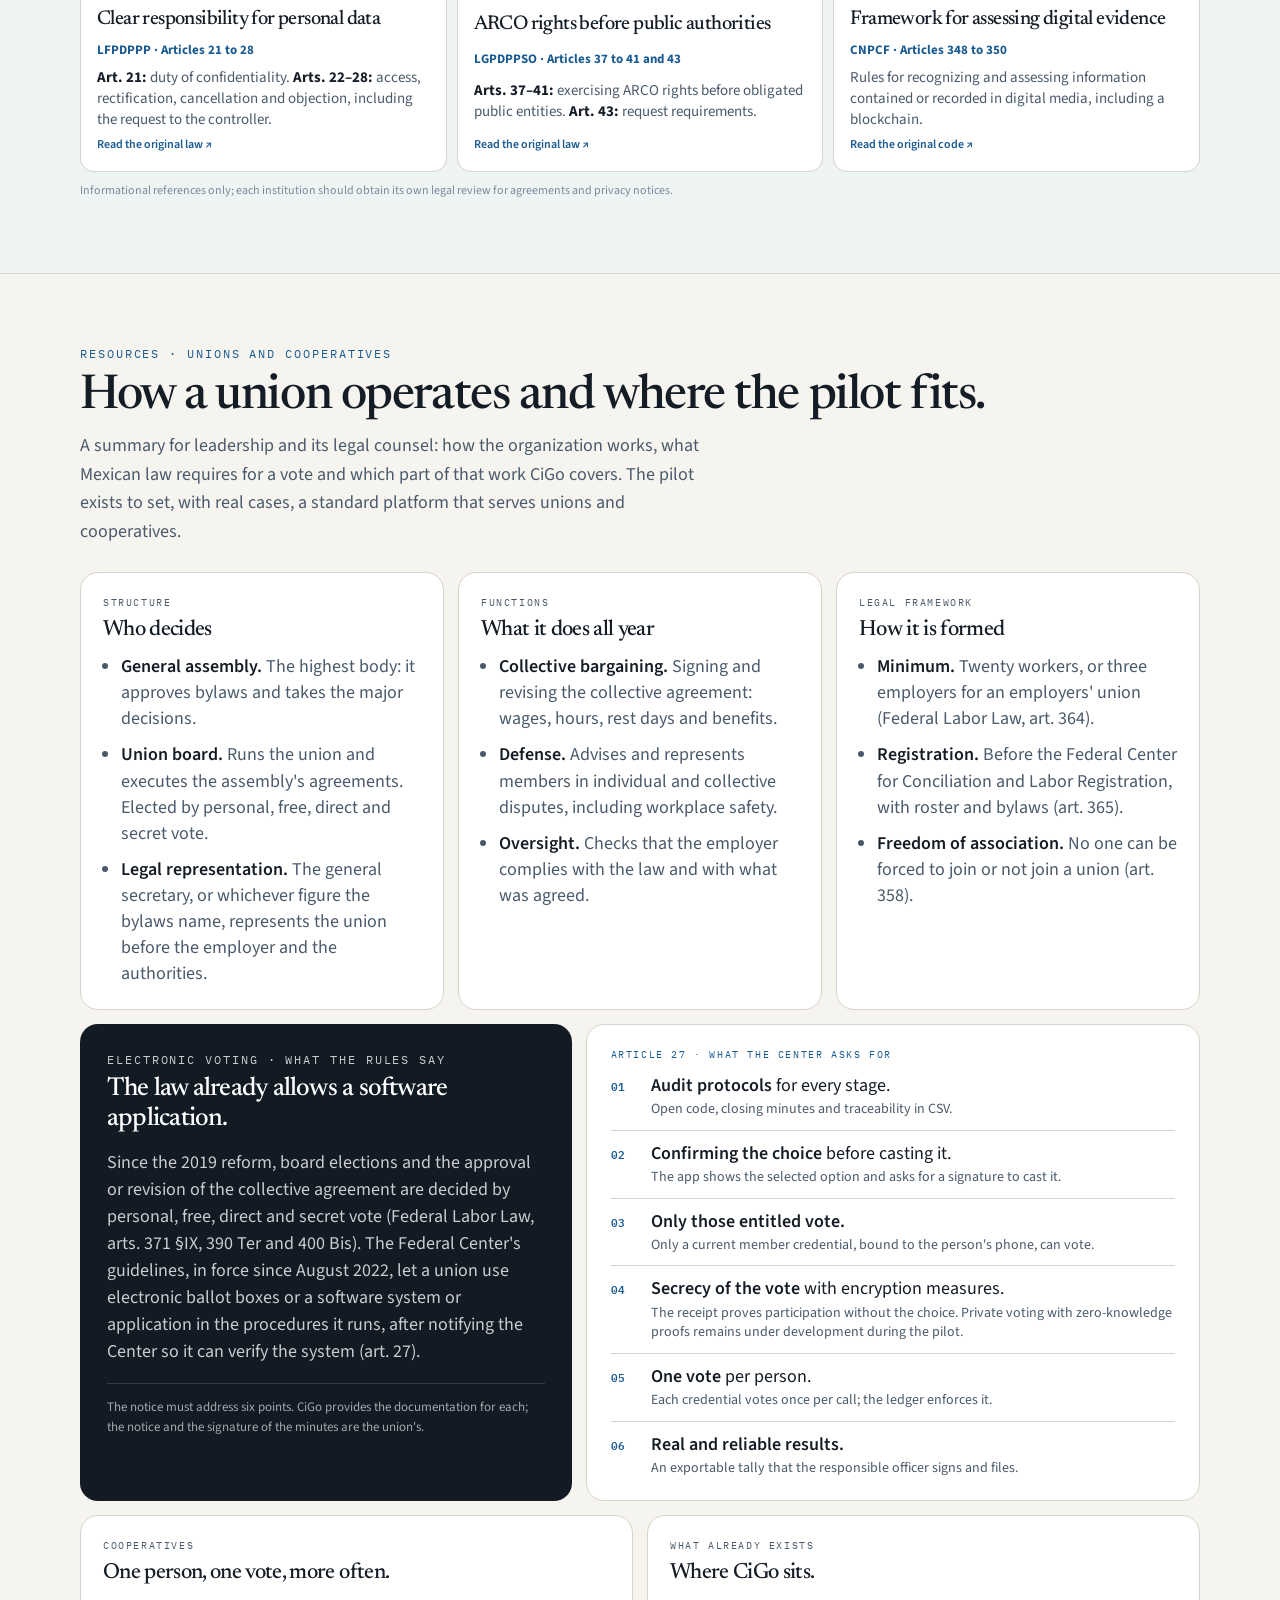
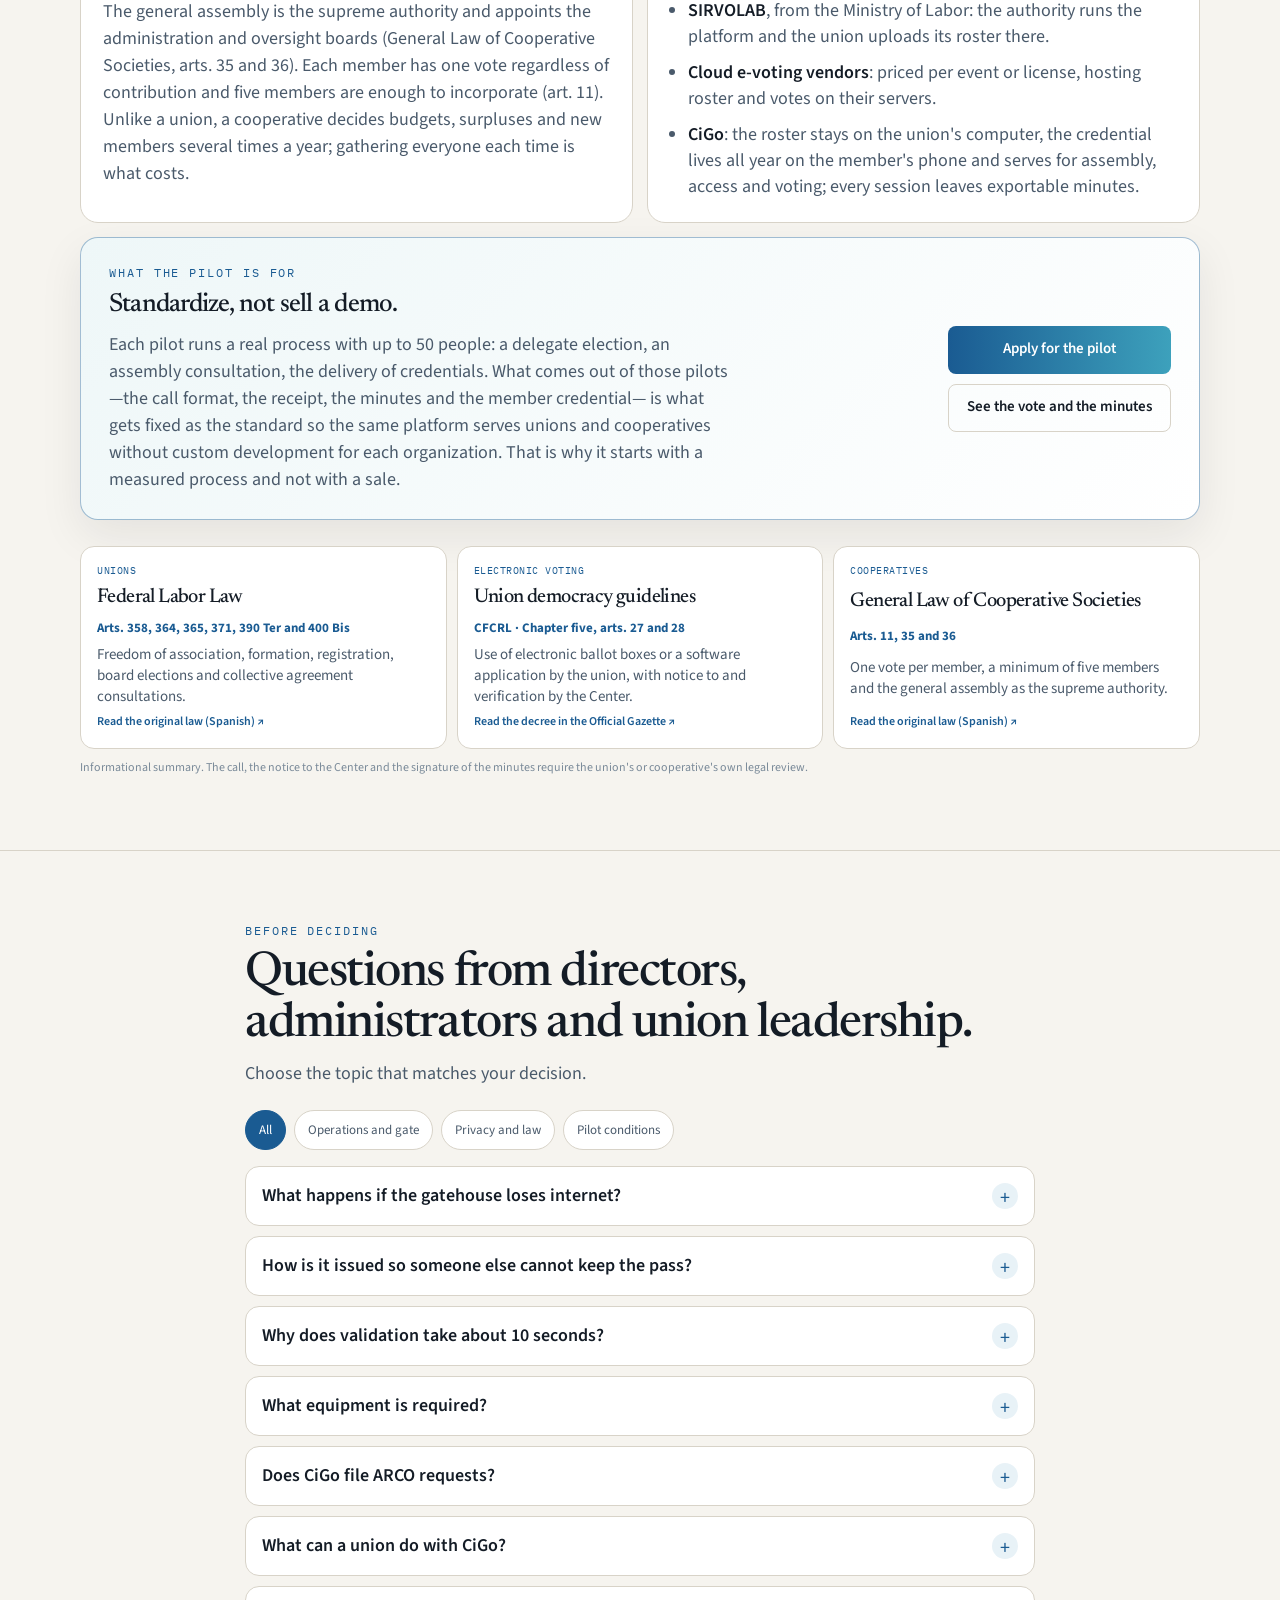
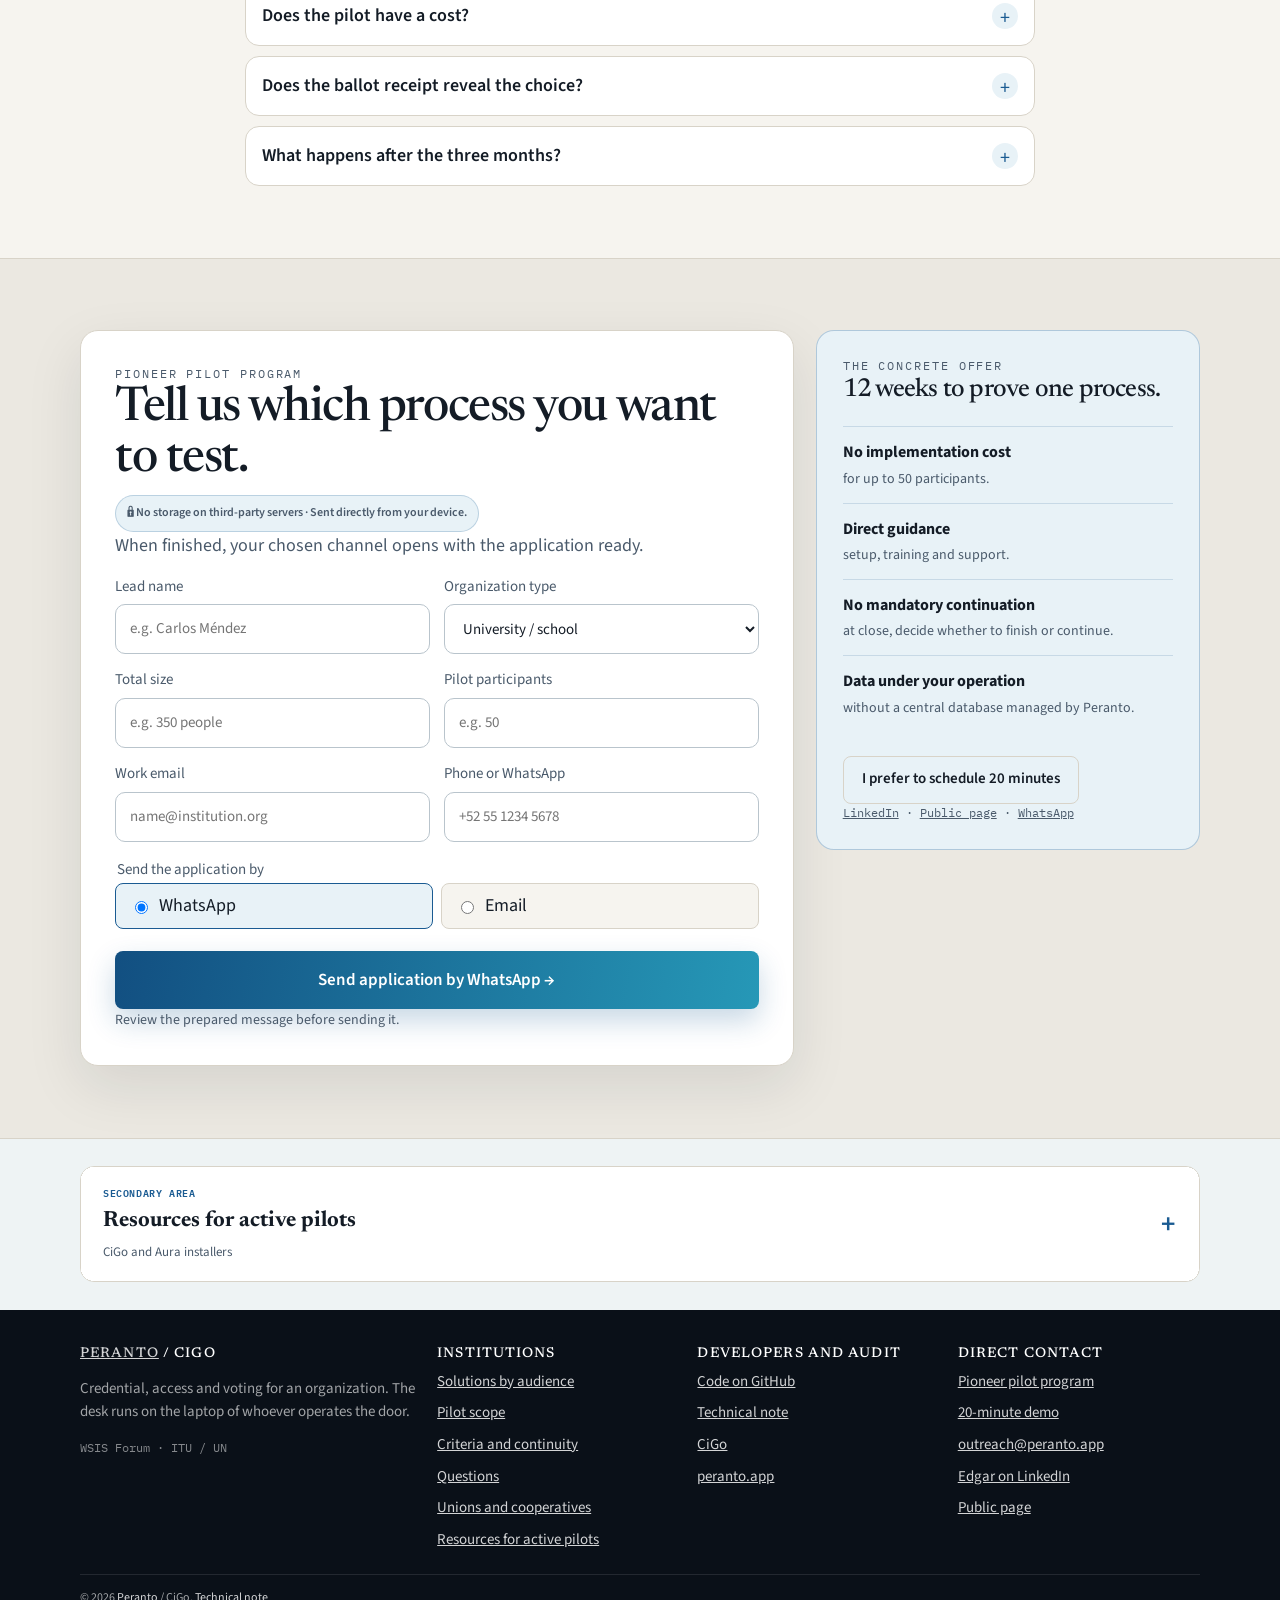
==== commit 3846907a: "Acta de cierre real: Comité de Vigilancia y Fiscalización de la cooperativa de prueba Co-authored-by" ====
--- a/en/index.html
+++ b/en/index.html
@@ -286,12 +286,12 @@
           </article>
           <article class="product-proof">
             <div class="proof-media report">
-              <img src="../media/acta-votacion-portada.webp" alt="First page of a sample union vote closing record" loading="lazy" />
+              <img src="../media/acta-votacion-portada.webp" alt="First page of the closing record for a cooperative's Oversight and Audit Committee election, generated by CiGo" loading="lazy" />
             </div>
             <div class="proof-copy">
               <p class="kicker">3 · Closing</p>
               <h3>Download the sample record.</h3>
-              <p>The document contains the result, period, responsible parties, reference, transactions and participation. This sample uses fictional data on a test network.</p>
+              <p>The document contains the result, period, responsible parties, reference, transactions and participation. This sample is the Oversight and Audit Committee election of a test cooperative, run on the Paseo test network.</p>
               <a class="btn solid proof-download" href="../media/acta-votacion-prueba.pdf" download>Download PDF record</a>
             </div>
           </article>
